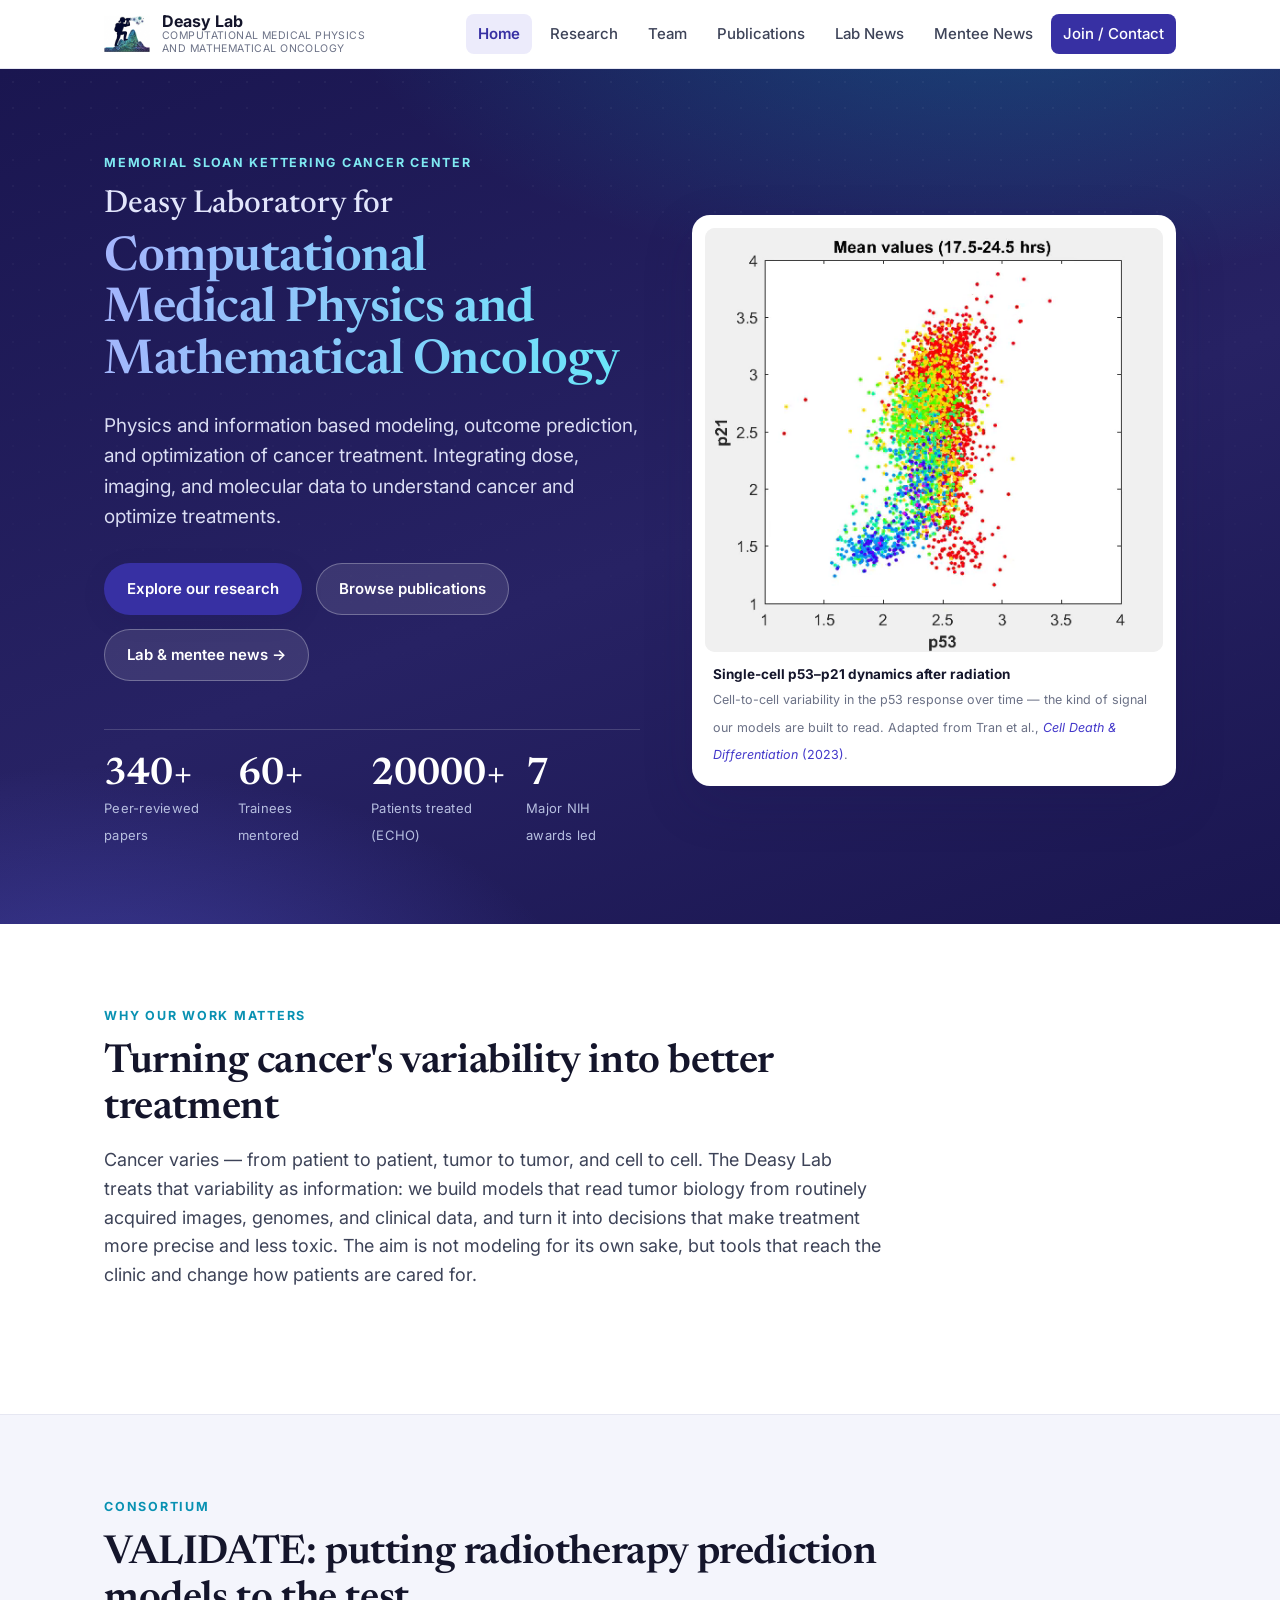
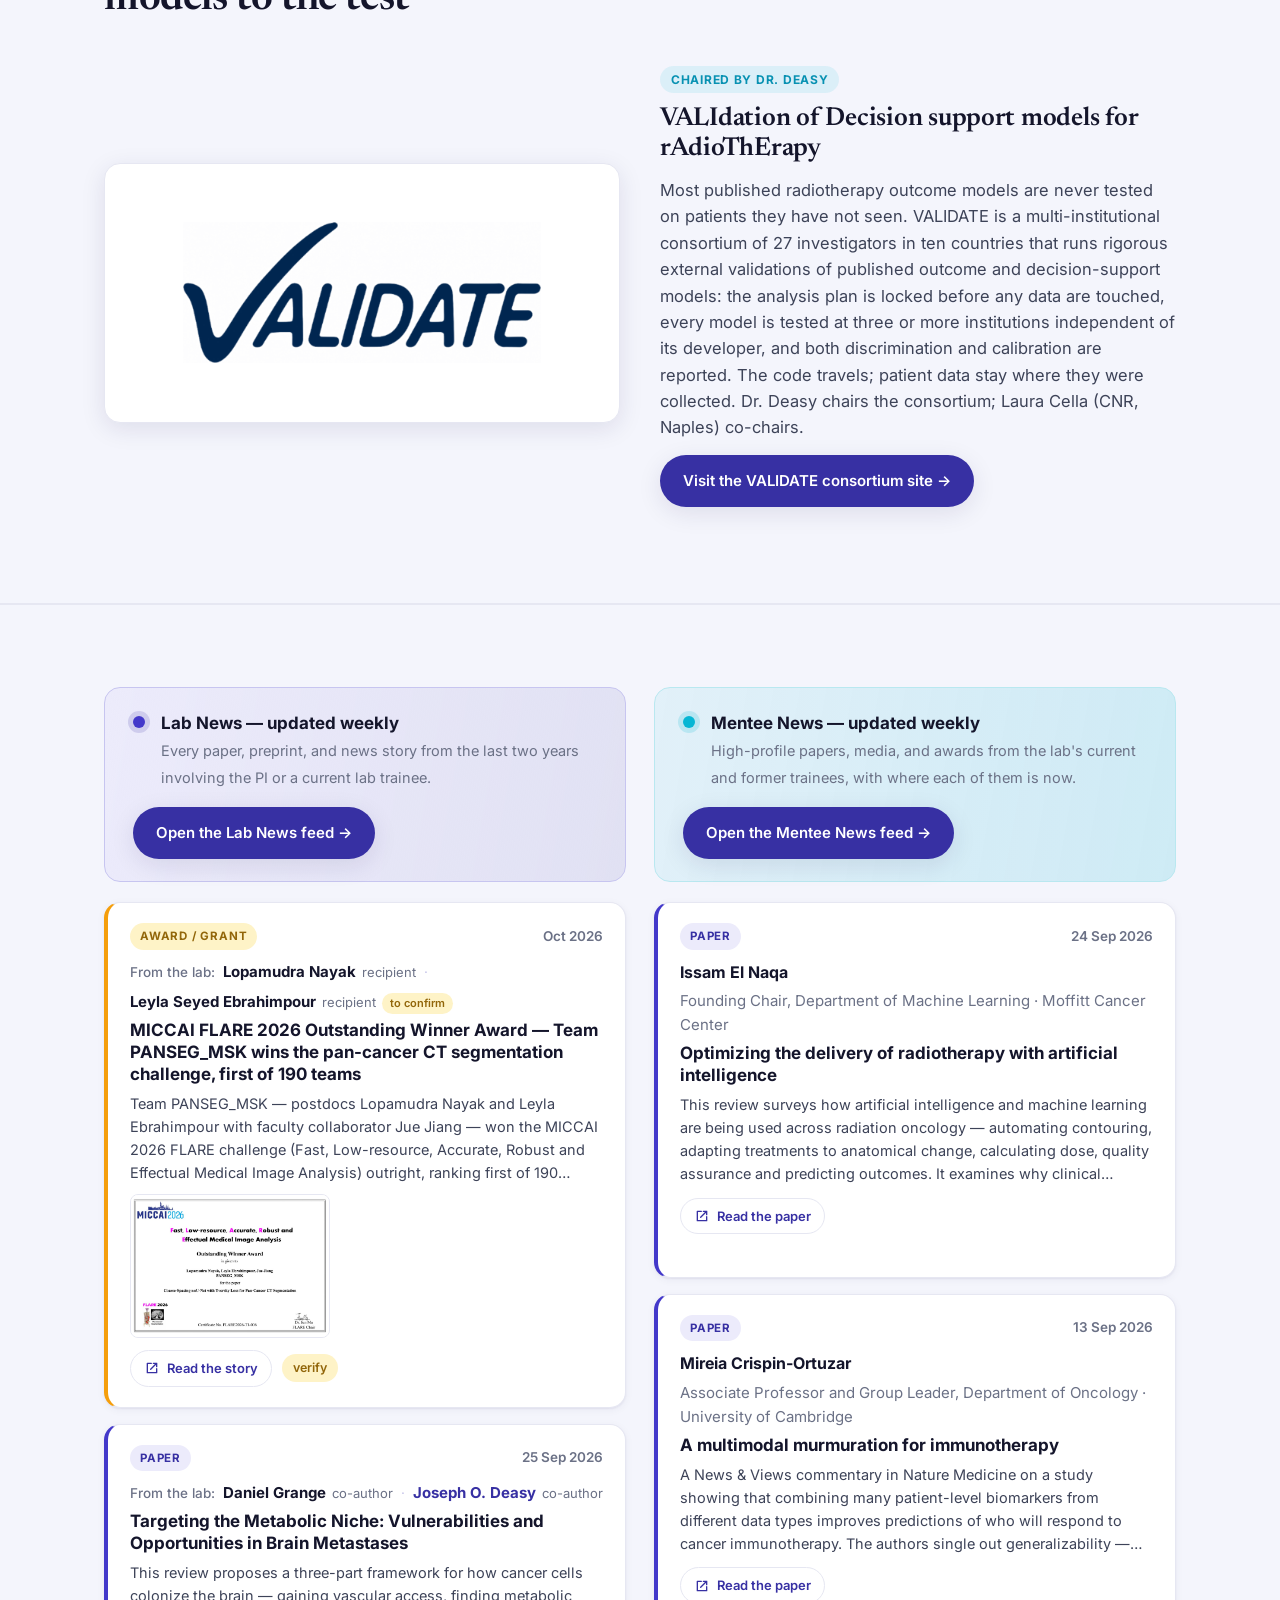
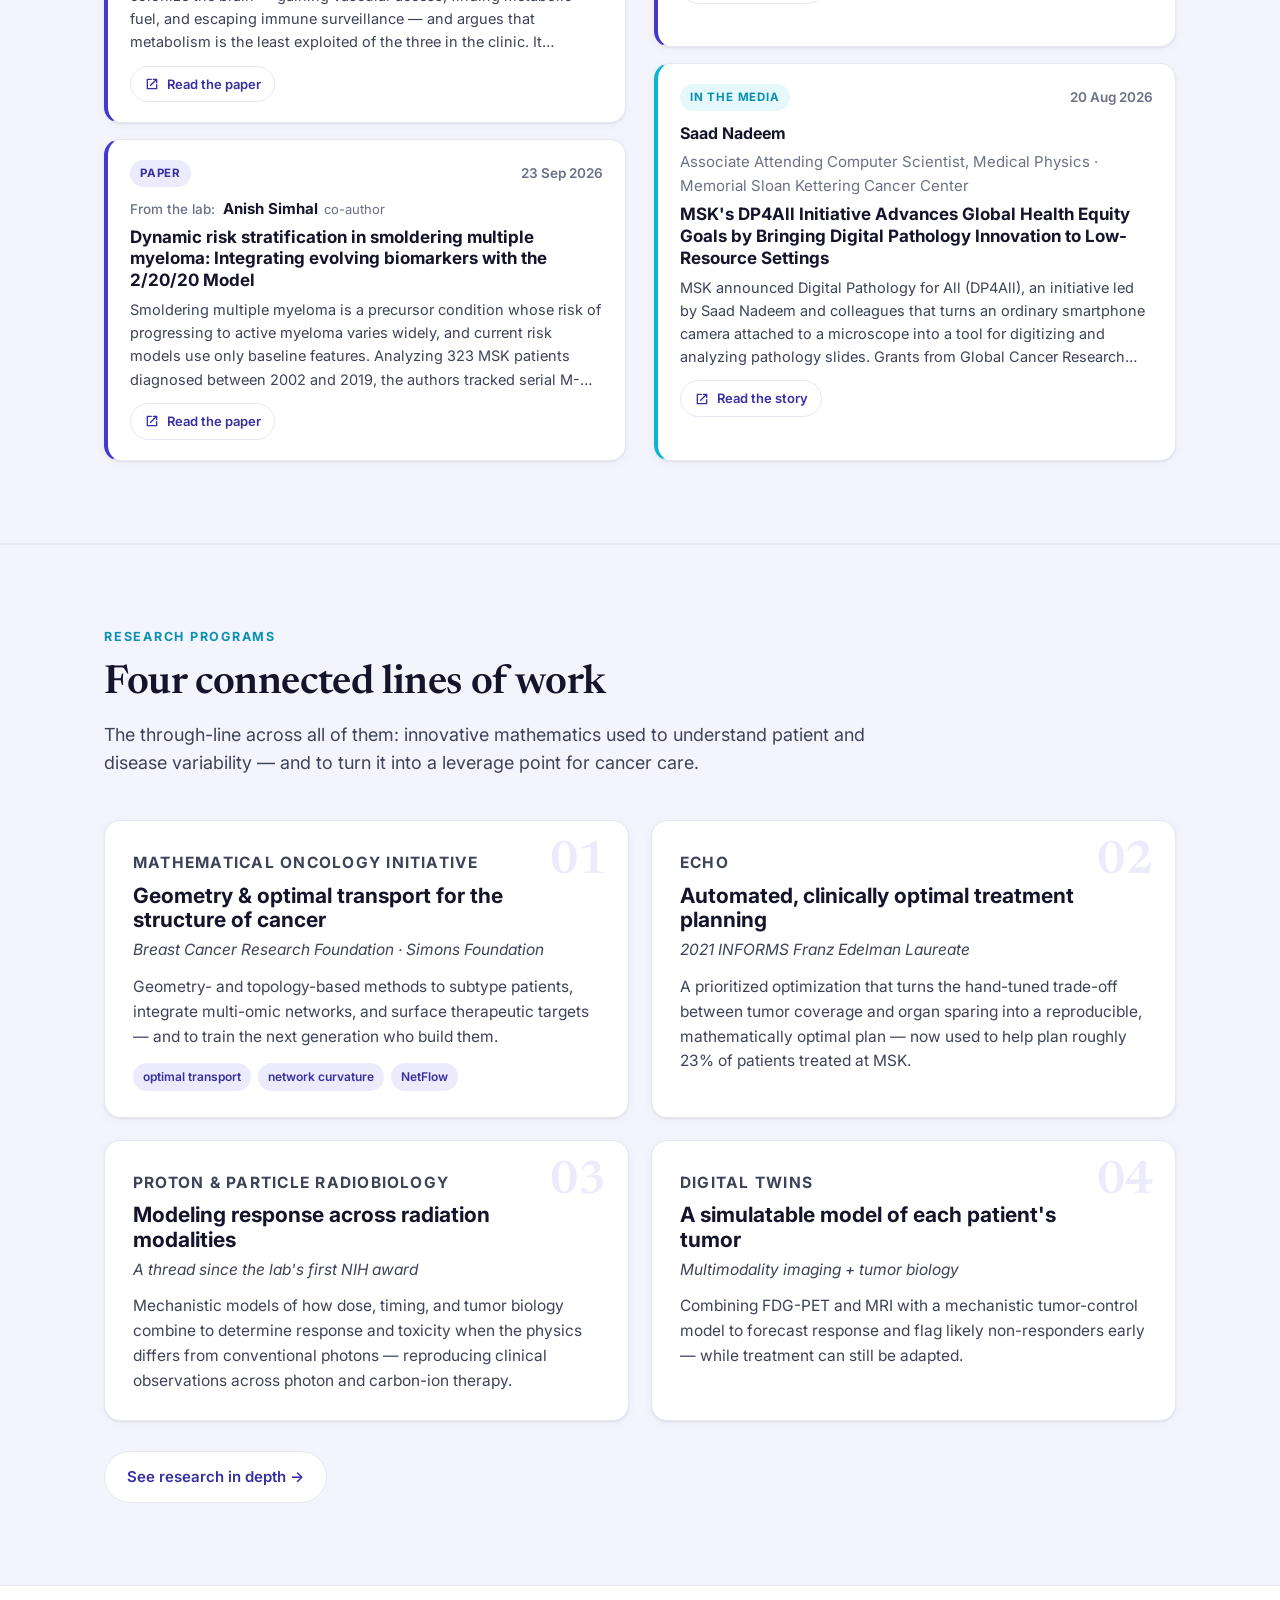
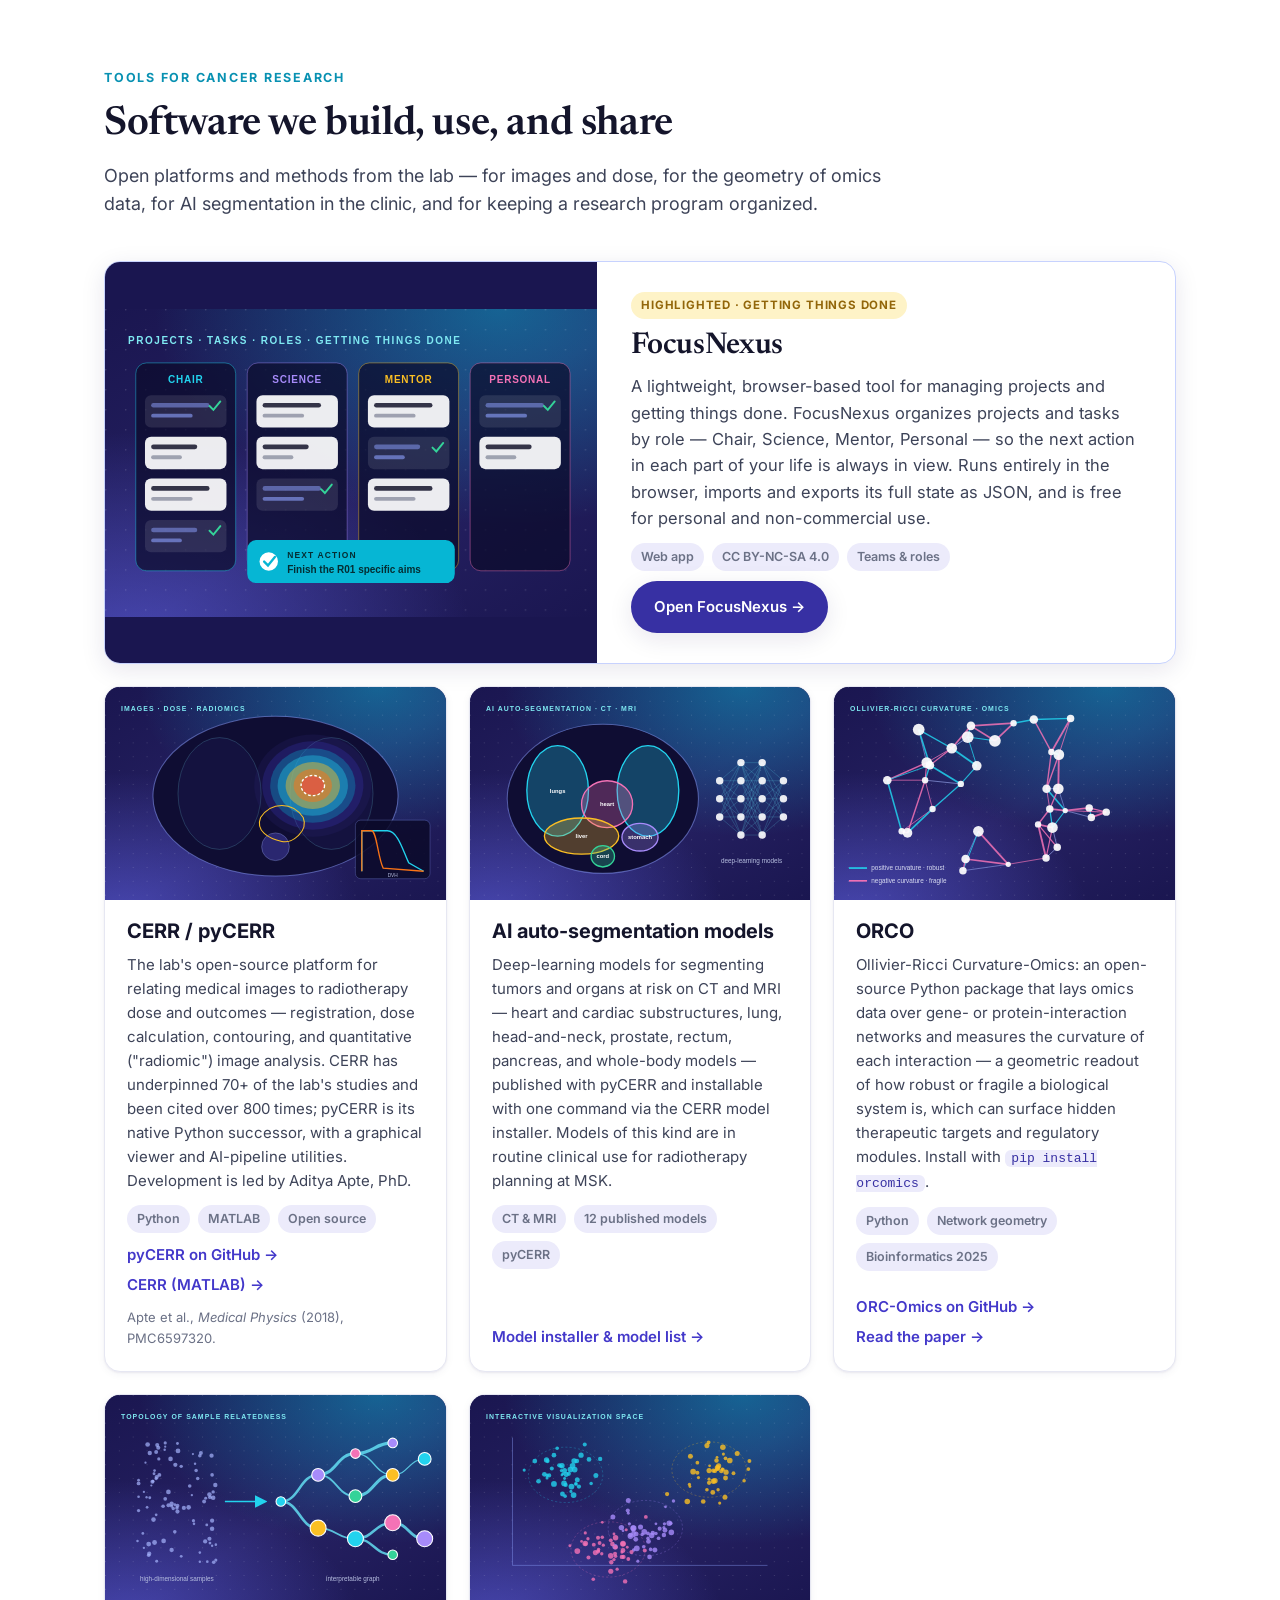
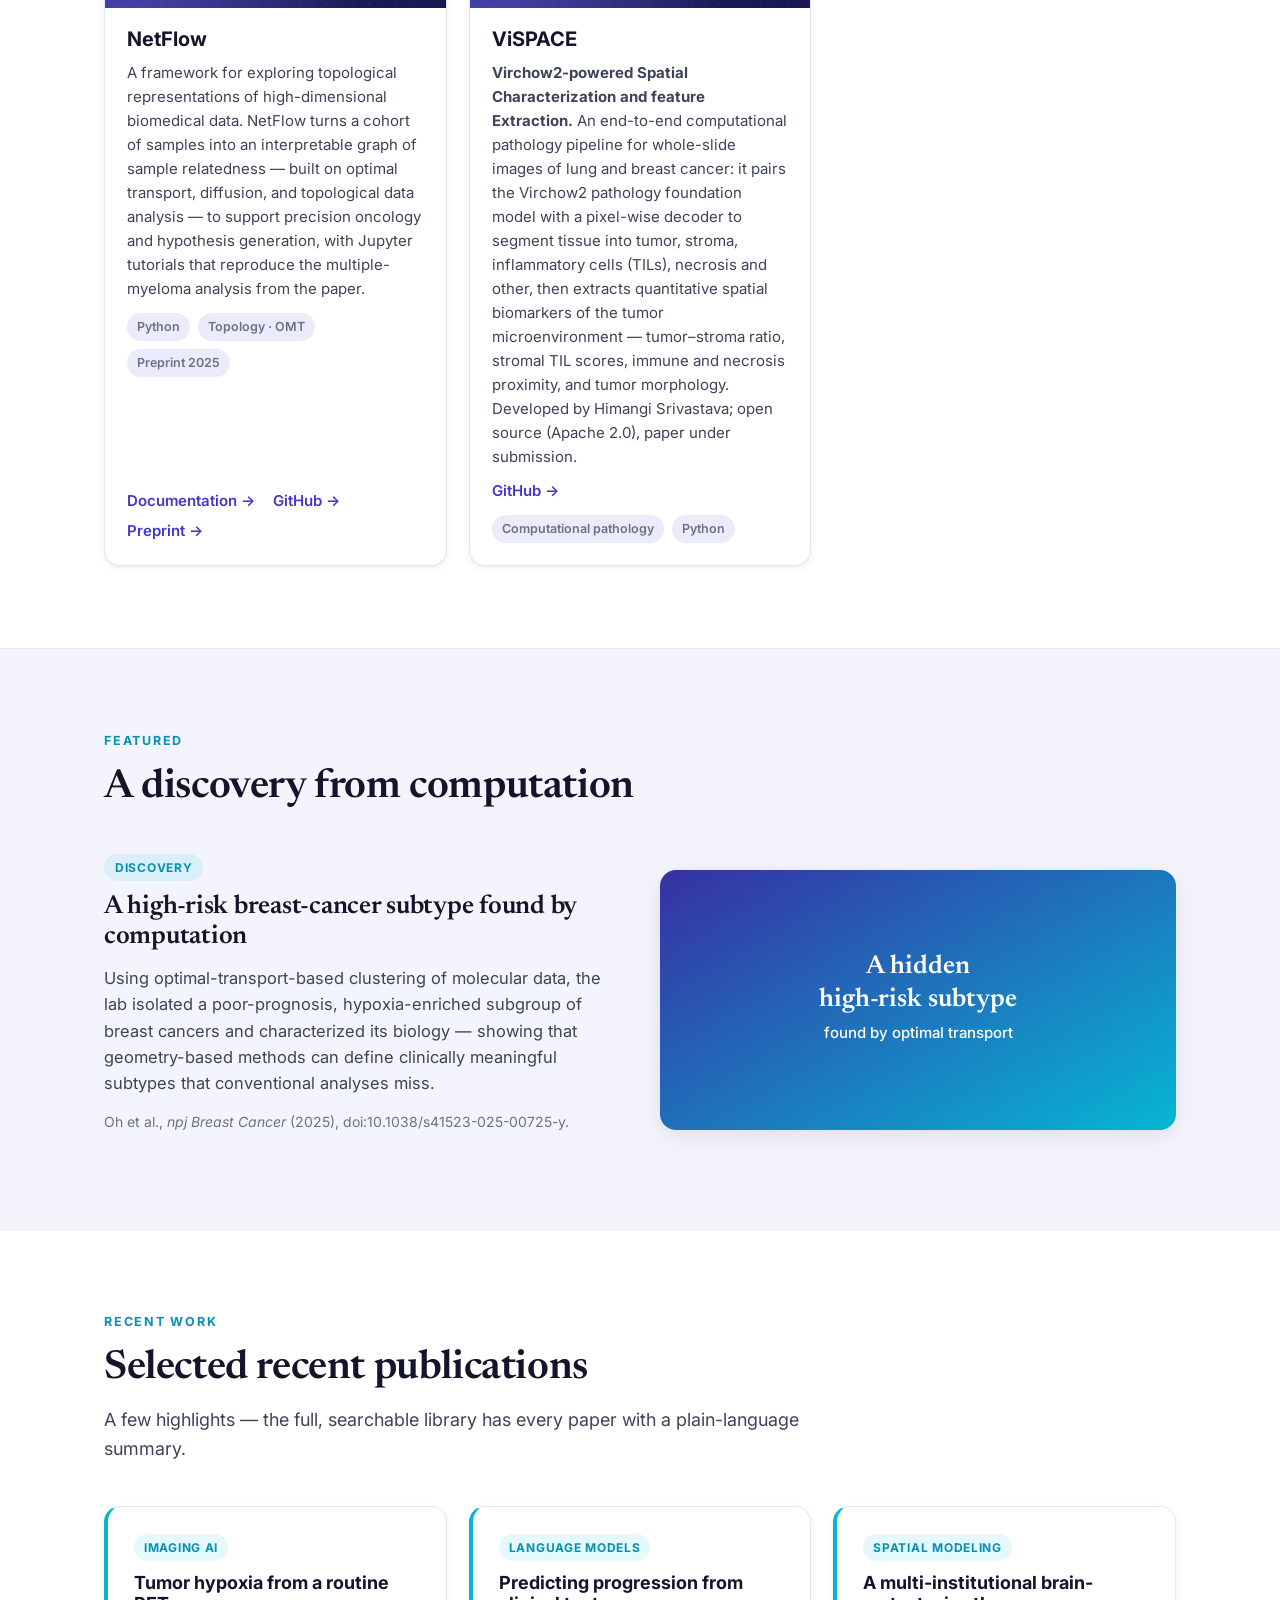
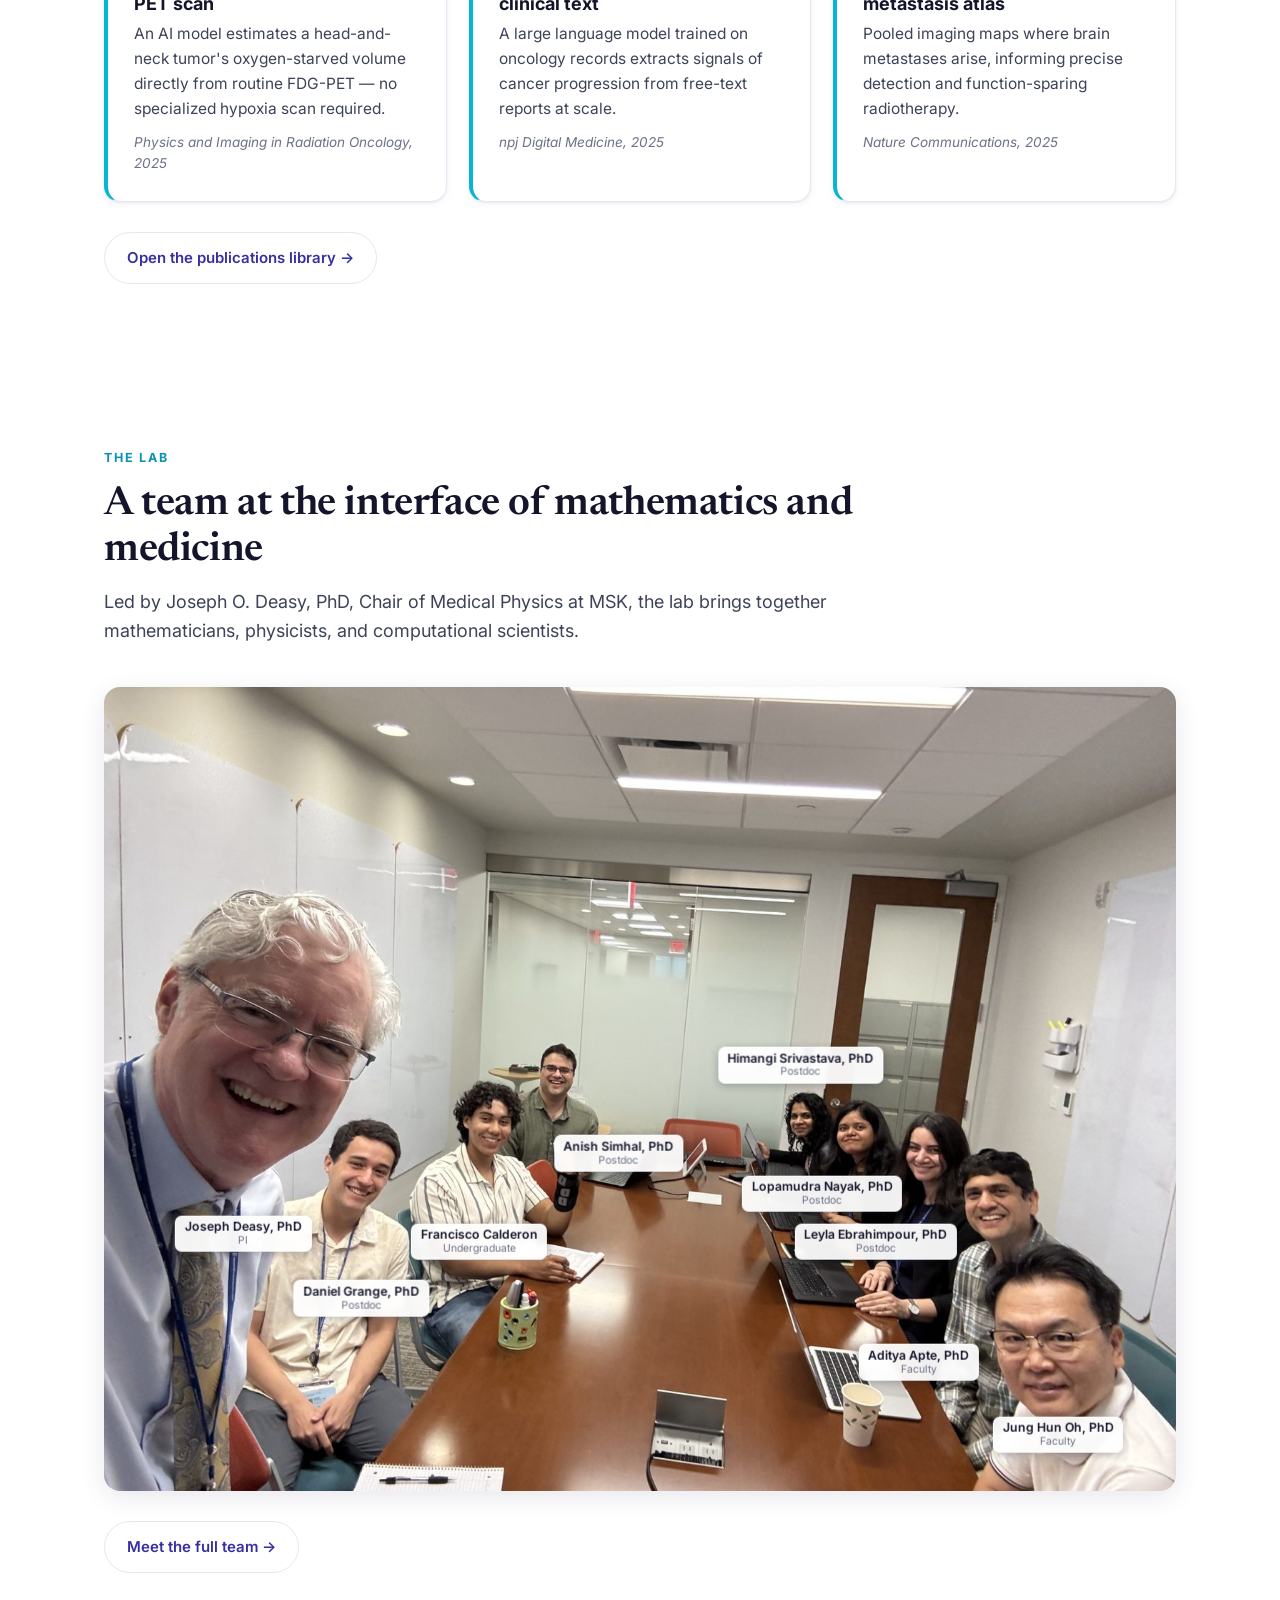
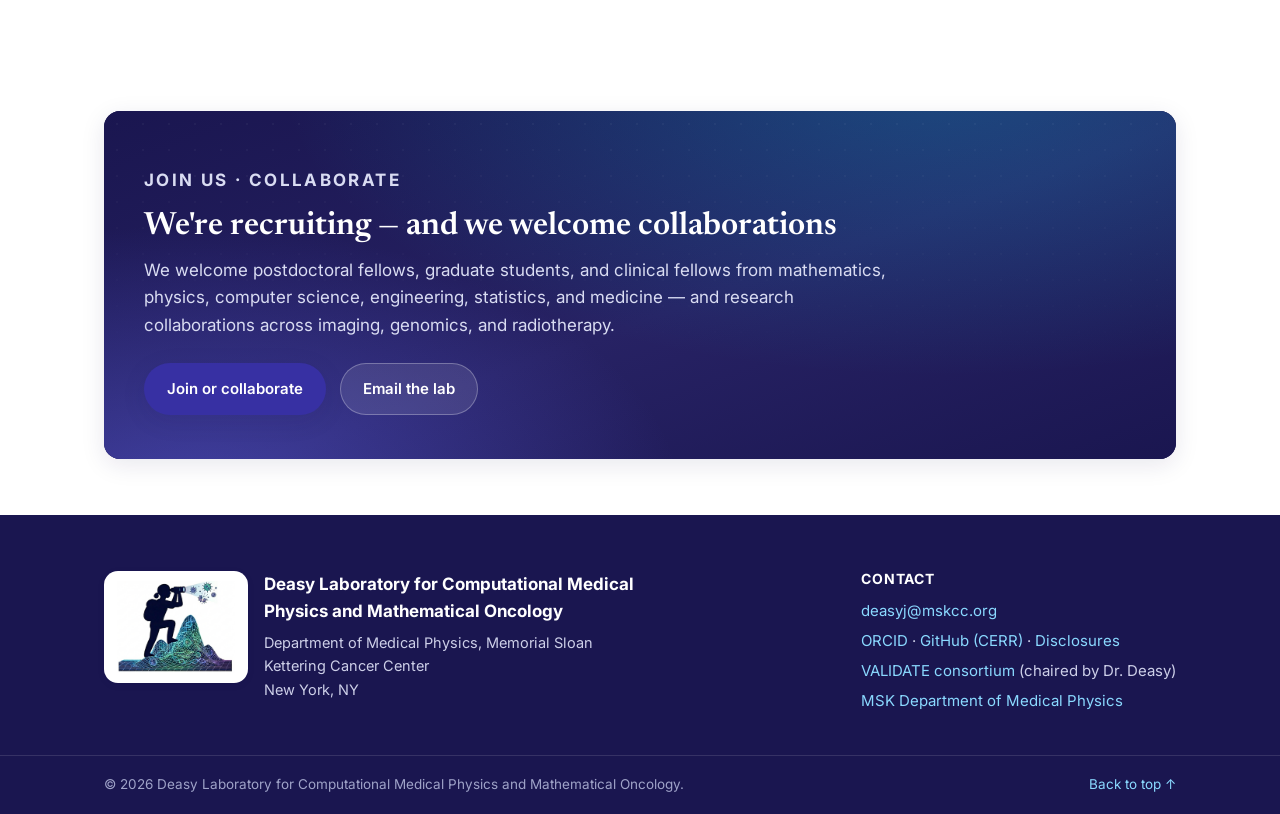
==== index.html @ 3c980897 "Add VALIDATE consortium: home band, research section, footer link" ====
<!DOCTYPE html>
<html lang="en">
<head>
  <meta charset="UTF-8" />
  <meta name="viewport" content="width=device-width, initial-scale=1.0" />
  <title>Deasy Laboratory for Computational Medical Physics and Mathematical Oncology</title>
  <meta name="description" content="Physics and information based modeling, outcome prediction, and optimization of cancer treatment. Integrating dose, imaging, and molecular data to understand cancer and optimize treatments." />

  <meta property="og:title" content="Deasy Laboratory for Computational Medical Physics and Mathematical Oncology" />
  <meta property="og:description" content="Physics and information based modeling, outcome prediction, and optimization of cancer treatment. Integrating dose, imaging, and molecular data to understand cancer and optimize treatments." />
  <meta property="og:type" content="website" />

  <link rel="icon" type="image/png" href="assets/img/favicon.png" />

  <link rel="preconnect" href="https://fonts.googleapis.com" />
  <link rel="preconnect" href="https://fonts.gstatic.com" crossorigin />
  <link href="https://fonts.googleapis.com/css2?family=Inter:wght@400;500;600;700;800&family=Newsreader:ital,opsz@0,6..72;1,6..72&display=swap" rel="stylesheet" />

  <link rel="stylesheet" href="assets/css/styles.css" />
</head>
<body>

  <!-- ============ NAV ============ -->
  <header class="nav" id="top">
    <div class="container nav__inner">
      <a class="brand" href="index.html" aria-label="Deasy Laboratory for Computational Medical Physics and Mathematical Oncology — home">
        <img class="brand__logo" src="assets/img/logo-mark.png" alt="" aria-hidden="true" />
        <span class="brand__text">
          <strong>Deasy Lab</strong>
          <small>Computational Medical Physics<br />and Mathematical Oncology</small>
        </span>
      </a>

      <nav class="nav__links" aria-label="Primary">
        <a href="index.html">Home</a>
        <a href="research.html">Research</a>
        <a href="team.html">Team</a>
        <a href="publications.html">Publications</a>
        <a href="lab-news.html">Lab News</a>
      <a href="mentee-news.html">Mentee News</a>
        <a href="join.html" class="nav__cta">Join / Contact</a>
      </nav>

      <button class="nav__toggle" aria-label="Open menu" aria-expanded="false" aria-controls="mobileMenu">
        <span></span><span></span><span></span>
      </button>
    </div>
    <div class="nav__mobile" id="mobileMenu" hidden>
      <a href="index.html">Home</a>
      <a href="research.html">Research</a>
      <a href="team.html">Team</a>
      <a href="publications.html">Publications</a>
      <a href="lab-news.html">Lab News</a>
      <a href="mentee-news.html">Mentee News</a>
      <a href="join.html">Join / Contact</a>
    </div>
  </header>

  <main>

    <!-- ============ HERO ============ -->
    <section class="hero hero--split" id="home">
      <div class="hero__bg" aria-hidden="true"></div>
      <div class="container hero__inner">
        <div class="hero__text">
          <p class="eyebrow">Memorial Sloan Kettering Cancer Center</p>
          <h1 class="hero__title hero__title--long"><span class="hero__title-pre">Deasy Laboratory for</span> <span class="grad">Computational <br />Medical Physics and <br />Mathematical Oncology</span></h1>
          <p class="hero__lead">
            Physics and information based modeling, outcome prediction, and optimization of
            cancer treatment. Integrating dose, imaging, and molecular data to understand
            cancer and optimize treatments.
          </p>
          <div class="hero__actions">
            <a class="btn btn--primary" href="research.html">Explore our research</a>
            <a class="btn btn--ondark" href="publications.html">Browse publications</a>
            <a class="btn btn--ondark" href="#news">Lab &amp; mentee news →</a>
          </div>
          <div class="hero__stats">
            <div class="stat"><span class="stat__num" data-count="340" data-suffix="+">0</span><span class="stat__label">Peer-reviewed papers</span></div>
            <div class="stat"><span class="stat__num" data-count="60" data-suffix="+">0</span><span class="stat__label">Trainees mentored</span></div>
            <div class="stat"><span class="stat__num" data-count="20000" data-suffix="+">0</span><span class="stat__label">Patients treated (ECHO)</span></div>
            <div class="stat"><span class="stat__num" data-count="7">0</span><span class="stat__label">Major NIH awards led</span></div>
          </div>
        </div>

        <div class="hero__media">
          <figure class="videocard">
            <video data-hero autoplay muted loop playsinline poster="assets/video/p53-poster.png">
              <source src="assets/video/p53-loop.webm" type="video/webm" />
              <source src="assets/video/p53-loop.mp4" type="video/mp4" />
            </video>
            <figcaption class="videocard__cap">
              <strong>Single-cell p53–p21 dynamics after radiation</strong>
              <span>Cell-to-cell variability in the p53 response over time — the kind of signal our models are built to read.
              Adapted from Tran et&nbsp;al., <a href="https://doi.org/10.1038/s41418-022-01069-x" target="_blank" rel="noopener"><em>Cell Death &amp; Differentiation</em> (2023)</a>.</span>
            </figcaption>
          </figure>
        </div>
      </div>
    </section>

    <!-- ============ MISSION / WHY IT MATTERS ============ -->
    <section class="section" id="mission">
      <div class="container">
        <div class="section__head">
          <p class="eyebrow">Why our work matters</p>
          <h2>Turning cancer's variability into better treatment</h2>
          <p class="section__lead">
            Cancer varies — from patient to patient, tumor to tumor, and cell to cell. The
            Deasy Lab treats that variability as information: we build models that read tumor
            biology from routinely acquired images, genomes, and clinical data, and turn it
            into decisions that make treatment more precise and less toxic. The aim is not
            modeling for its own sake, but tools that reach the clinic and change how patients
            are cared for.
          </p>
        </div>

      </div>
    </section>

    <!-- ============ VALIDATE CONSORTIUM (chaired by the PI; consortium site in the validate4rt repo) ============ -->
    <section class="section section--tint" id="validate">
      <div class="container">
        <div class="section__head">
          <p class="eyebrow">Consortium</p>
          <h2>VALIDATE: putting radiotherapy prediction models to the test</h2>
        </div>
        <article class="feature">
          <div class="feature__media feature__media--validate">
            <img src="assets/img/validate-logo.png" alt="VALIDATE — VALIdation of Decision support models for rAdioThErapy" width="942" height="372" />
          </div>
          <div class="feature__body">
            <span class="feature__badge">Chaired by Dr. Deasy</span>
            <h3>VALIdation of Decision support models for rAdioThErapy</h3>
            <p>
              Most published radiotherapy outcome models are never tested on patients they have not seen.
              VALIDATE is a multi-institutional consortium of 27 investigators in ten countries that runs
              rigorous external validations of published outcome and decision-support models: the analysis
              plan is locked before any data are touched, every model is tested at three or more institutions
              independent of its developer, and both discrimination and calibration are reported. The code
              travels; patient data stay where they were collected. Dr. Deasy chairs the consortium; Laura
              Cella (CNR, Naples) co-chairs.
            </p>
            <p>
              <a class="btn btn--primary" href="https://cerrver.github.io/validate4rt/" target="_blank" rel="noopener">Visit the VALIDATE consortium site →</a>
            </p>
          </div>
        </article>
      </div>
    </section>

    <!-- ============ NEWS HUB: Lab News + Mentee News (auto-fed from data/lab-news.json and data/mentee-news.json) ============ -->
    <section class="section section--tint" id="news">
      <div class="container">
        <div class="newshub">
          <div class="newscol newscol--lab" id="lab-news">
            <div class="newsbanner newsbanner--col">
              <div class="newsbanner__text">
                <span class="newsbanner__dot" aria-hidden="true"></span>
                <div>
                  <strong>Lab News — updated weekly</strong>
                  <span class="sub">Every paper, preprint, and news story from the last two years involving the PI or a current lab trainee.</span>
                </div>
              </div>
              <a class="btn btn--primary" href="lab-news.html">Open the Lab News feed →</a>
            </div>
            <div id="labNewsLatest" class="cards cards--stack" data-count="3" aria-live="polite"></div>
          </div>
          <div class="newscol newscol--mentee" id="mentee-news">
            <div class="newsbanner newsbanner--col">
              <div class="newsbanner__text">
                <span class="newsbanner__dot" aria-hidden="true"></span>
                <div>
                  <strong>Mentee News — updated weekly</strong>
                  <span class="sub">High-profile papers, media, and awards from the lab's current and former trainees, with where each of them is now.</span>
                </div>
              </div>
              <a class="btn btn--primary" href="mentee-news.html">Open the Mentee News feed →</a>
            </div>
            <div id="menteeNewsLatest" class="cards cards--stack" data-count="3" aria-live="polite"></div>
          </div>
        </div>
      </div>
    </section>

    <!-- ============ RESEARCH PROGRAMS ============ -->
    <section class="section section--tint" id="research">
      <div class="container">
        <div class="section__head">
          <p class="eyebrow">Research programs</p>
          <h2>Four connected lines of work</h2>
          <p class="section__lead">
            The through-line across all of them: innovative mathematics used to understand
            patient and disease variability — and to turn it into a leverage point for cancer care.
          </p>
        </div>

        <div class="programs">
          <article class="program">
            <span class="program__num" aria-hidden="true">01</span>
            <p class="program__kicker">Mathematical Oncology Initiative</p>
            <h3>Geometry &amp; optimal transport for the structure of cancer</h3>
            <p class="program__tag">Breast Cancer Research Foundation · Simons Foundation</p>
            <p>Geometry- and topology-based methods to subtype patients, integrate multi-omic networks, and surface therapeutic targets — and to train the next generation who build them.</p>
            <div class="program__tools">
              <span class="tooltag">optimal transport</span><span class="tooltag">network curvature</span><span class="tooltag">NetFlow</span>
            </div>
          </article>

          <article class="program">
            <span class="program__num" aria-hidden="true">02</span>
            <p class="program__kicker">ECHO</p>
            <h3>Automated, clinically optimal treatment planning</h3>
            <p class="program__tag">2021 INFORMS Franz Edelman Laureate</p>
            <p>A prioritized optimization that turns the hand-tuned trade-off between tumor coverage and organ sparing into a reproducible, mathematically optimal plan — now used to help plan roughly 23% of patients treated at MSK.</p>
          </article>

          <article class="program">
            <span class="program__num" aria-hidden="true">03</span>
            <p class="program__kicker">Proton &amp; particle radiobiology</p>
            <h3>Modeling response across radiation modalities</h3>
            <p class="program__tag">A thread since the lab's first NIH award</p>
            <p>Mechanistic models of how dose, timing, and tumor biology combine to determine response and toxicity when the physics differs from conventional photons — reproducing clinical observations across photon and carbon-ion therapy.</p>
          </article>

          <article class="program">
            <span class="program__num" aria-hidden="true">04</span>
            <p class="program__kicker">Digital twins</p>
            <h3>A simulatable model of each patient's tumor</h3>
            <p class="program__tag">Multimodality imaging + tumor biology</p>
            <p>Combining FDG-PET and MRI with a mechanistic tumor-control model to forecast response and flag likely non-responders early — while treatment can still be adapted.</p>
          </article>
        </div>
        <div class="section__more">
          <a class="btn btn--ghost" href="research.html">See research in depth →</a>
        </div>
      </div>
    </section>

    <!-- ============ TOOLS FOR CANCER RESEARCH ============ -->
    <section class="section" id="tools">
      <div class="container">
        <div class="section__head">
          <p class="eyebrow">Tools for cancer research</p>
          <h2>Software we build, use, and share</h2>
          <p class="section__lead">
            Open platforms and methods from the lab — for images and dose, for the geometry of
            omics data, for AI segmentation in the clinic, and for keeping a research program organized.
          </p>
        </div>

        <div class="tools">
          <article class="toolcard toolcard--featured">
            <a class="toolcard__media" href="https://cerrver.github.io/focusnexus/" target="_blank" rel="noopener"><img src="assets/img/tools/focusnexus.svg" alt="FocusNexus: task cards organized by role with a highlighted next action" loading="lazy" /></a>
            <div class="toolcard__body">
              <span class="toolcard__badge">Highlighted · Getting things done</span>
              <h3>FocusNexus</h3>
              <p>
                A lightweight, browser-based tool for managing projects and getting things done. FocusNexus
                organizes projects and tasks by role — Chair, Science, Mentor, Personal — so the next action
                in each part of your life is always in view. Runs entirely in the browser, imports and exports
                its full state as JSON, and is free for personal and non-commercial use.
              </p>
              <div class="tool__meta"><span>Web app</span><span>CC BY-NC-SA 4.0</span><span>Teams &amp; roles</span></div>
              <div class="toolcard__links">
                <a class="btn btn--primary" href="https://cerrver.github.io/focusnexus/" target="_blank" rel="noopener">Open FocusNexus →</a>
              </div>
            </div>
          </article>

          <article class="toolcard">
            <a class="toolcard__media" href="https://github.com/cerr/pyCERR" target="_blank" rel="noopener"><img src="assets/img/tools/cerr.svg" alt="CERR / pyCERR: a CT slice with dose colorwash, contours and a dose-volume histogram" loading="lazy" /></a>
            <div class="toolcard__body">
              <h3>CERR / pyCERR</h3>
              <p>
                The lab's open-source platform for relating medical images to radiotherapy dose and outcomes —
                registration, dose calculation, contouring, and quantitative ("radiomic") image analysis. CERR
                has underpinned 70+ of the lab's studies and been cited over 800 times; pyCERR is its native
                Python successor, with a graphical viewer and AI-pipeline utilities. Development is led by Aditya Apte, PhD.
              </p>
              <div class="tool__meta"><span>Python</span><span>MATLAB</span><span>Open source</span></div>
              <div class="toolcard__links">
                <a class="linkout" href="https://github.com/cerr/pyCERR" target="_blank" rel="noopener">pyCERR on GitHub →</a>
                <a class="linkout" href="https://github.com/cerr/CERR" target="_blank" rel="noopener">CERR (MATLAB) →</a>
              </div>
              <p class="ref">Apte et al., <em>Medical Physics</em> (2018), PMC6597320.</p>
            </div>
          </article>

          <article class="toolcard">
            <a class="toolcard__media" href="https://github.com/cerr/model_installer" target="_blank" rel="noopener"><img src="assets/img/tools/autoseg.svg" alt="AI auto-segmentation: organs outlined in color on a torso cross-section beside a neural-network motif" loading="lazy" /></a>
            <div class="toolcard__body">
              <h3>AI auto-segmentation models</h3>
              <p>
                Deep-learning models for segmenting tumors and organs at risk on CT and MRI — heart and cardiac
                substructures, lung, head-and-neck, prostate, rectum, pancreas, and whole-body models — published
                with pyCERR and installable with one command via the CERR model installer. Models of this kind are
                in routine clinical use for radiotherapy planning at MSK.
              </p>
              <div class="tool__meta"><span>CT &amp; MRI</span><span>12 published models</span><span>pyCERR</span></div>
              <div class="toolcard__links">
                <a class="linkout" href="https://github.com/cerr/model_installer" target="_blank" rel="noopener">Model installer &amp; model list →</a>
              </div>
            </div>
          </article>

          <article class="toolcard">
            <a class="toolcard__media" href="https://github.com/aksimhal/ORC-Omics" target="_blank" rel="noopener"><img src="assets/img/tools/orco.svg" alt="ORCO: a gene network whose edges are colored by Ollivier-Ricci curvature" loading="lazy" /></a>
            <div class="toolcard__body">
              <h3>ORCO</h3>
              <p>
                Ollivier-Ricci Curvature-Omics: an open-source Python package that lays omics data over gene- or
                protein-interaction networks and measures the curvature of each interaction — a geometric readout of
                how robust or fragile a biological system is, which can surface hidden therapeutic targets and
                regulatory modules. Install with <code>pip install orcomics</code>.
              </p>
              <div class="tool__meta"><span>Python</span><span>Network geometry</span><span>Bioinformatics 2025</span></div>
              <div class="toolcard__links">
                <a class="linkout" href="https://github.com/aksimhal/ORC-Omics" target="_blank" rel="noopener">ORC-Omics on GitHub →</a>
                <a class="linkout" href="https://doi.org/10.1093/bioinformatics/btaf093" target="_blank" rel="noopener">Read the paper →</a>
              </div>
            </div>
          </article>

          <article class="toolcard">
            <a class="toolcard__media" href="https://areelkin.github.io/netflow" target="_blank" rel="noopener"><img src="assets/img/tools/netflow.svg" alt="NetFlow: high-dimensional samples flowing into an interpretable branching graph" loading="lazy" /></a>
            <div class="toolcard__body">
              <h3>NetFlow</h3>
              <p>
                A framework for exploring topological representations of high-dimensional biomedical data.
                NetFlow turns a cohort of samples into an interpretable graph of sample relatedness — built on
                optimal transport, diffusion, and topological data analysis — to support precision oncology and
                hypothesis generation, with Jupyter tutorials that reproduce the multiple-myeloma analysis from the paper.
              </p>
              <div class="tool__meta"><span>Python</span><span>Topology · OMT</span><span>Preprint 2025</span></div>
              <div class="toolcard__links">
                <a class="linkout" href="https://areelkin.github.io/netflow" target="_blank" rel="noopener">Documentation →</a>
                <a class="linkout" href="https://github.com/areElkin/netflow" target="_blank" rel="noopener">GitHub →</a>
                <a class="linkout" href="https://doi.org/10.1101/2025.10.24.683878" target="_blank" rel="noopener">Preprint →</a>
              </div>
            </div>
          </article>

          <article class="toolcard">
            <a class="toolcard__media" href="https://github.com/himangi2003/ViSPACE" target="_blank" rel="noopener"><img src="assets/img/tools/vispace.svg" alt="ViSPACE: clusters of tissue regions mapped across a whole-slide image" loading="lazy" /></a>
            <div class="toolcard__body">
              <h3>ViSPACE</h3>
              <p>
                <strong>Virchow2-powered Spatial Characterization and feature Extraction.</strong> An end-to-end computational pathology
                pipeline for whole-slide images of lung and breast cancer: it pairs the Virchow2 pathology foundation model with a
                pixel-wise decoder to segment tissue into tumor, stroma, inflammatory cells (TILs), necrosis and other, then extracts
                quantitative spatial biomarkers of the tumor microenvironment — tumor–stroma ratio, stromal TIL scores, immune and
                necrosis proximity, and tumor morphology. Developed by Himangi Srivastava; open source (Apache 2.0), paper under submission.
              </p>
              <div class="toolcard__links">
                <a class="linkout" href="https://github.com/himangi2003/ViSPACE" target="_blank" rel="noopener">GitHub →</a>
              </div>
              <div class="tool__meta"><span>Computational pathology</span><span>Python</span></div>
            </div>
          </article>
        </div>
      </div>
    </section>

    <!-- ============ FEATURED DISCOVERY ============ -->
    <section class="section section--tint" id="featured">
      <div class="container">
        <div class="section__head">
          <p class="eyebrow">Featured</p>
          <h2>A discovery from computation</h2>
        </div>
        <article class="feature feature--flip">
          <div class="feature__media" role="img" aria-label="Computationally identified breast cancer subtype">
            <div class="feature__glyph">A hidden<br />high-risk subtype<br /><span style="font-size:15px;font-family:var(--font-sans);font-weight:500;">found by optimal transport</span></div>
          </div>
          <div class="feature__body">
            <span class="feature__badge">Discovery</span>
            <h3>A high-risk breast-cancer subtype found by computation</h3>
            <p>
              Using optimal-transport-based clustering of molecular data, the lab isolated a
              poor-prognosis, hypoxia-enriched subgroup of breast cancers and characterized its
              biology — showing that geometry-based methods can define clinically meaningful
              subtypes that conventional analyses miss.
            </p>
            <p class="ref">Oh et al., <em>npj Breast Cancer</em> (2025), doi:10.1038/s41523-025-00725-y.</p>
          </div>
        </article>
      </div>
    </section>

    <!-- ============ RECENT HIGHLIGHTS ============ -->
    <section class="section" id="recent">
      <div class="container">
        <div class="section__head">
          <p class="eyebrow">Recent work</p>
          <h2>Selected recent publications</h2>
          <p class="section__lead">A few highlights — the full, searchable library has every paper with a plain-language summary.</p>
        </div>
        <div class="cards cards--3">
          <article class="highlight">
            <span class="highlight__tag">Imaging AI</span>
            <h3>Tumor hypoxia from a routine PET scan</h3>
            <p>An AI model estimates a head-and-neck tumor's oxygen-starved volume directly from routine FDG-PET — no specialized hypoxia scan required.</p>
            <span class="highlight__venue">Physics and Imaging in Radiation Oncology, 2025</span>
          </article>
          <article class="highlight">
            <span class="highlight__tag">Language models</span>
            <h3>Predicting progression from clinical text</h3>
            <p>A large language model trained on oncology records extracts signals of cancer progression from free-text reports at scale.</p>
            <span class="highlight__venue">npj Digital Medicine, 2025</span>
          </article>
          <article class="highlight">
            <span class="highlight__tag">Spatial modeling</span>
            <h3>A multi-institutional brain-metastasis atlas</h3>
            <p>Pooled imaging maps where brain metastases arise, informing precise detection and function-sparing radiotherapy.</p>
            <span class="highlight__venue">Nature Communications, 2025</span>
          </article>
        </div>
        <div class="section__more">
          <a class="btn btn--ghost" href="publications.html">Open the publications library →</a>
        </div>
      </div>
    </section>

    <!-- ============ TEAM TEASER ============ -->
    <section class="section" id="team">
      <div class="container">
        <div class="section__head">
          <p class="eyebrow">The lab</p>
          <h2>A team at the interface of mathematics and medicine</h2>
          <p class="section__lead">Led by Joseph O. Deasy, PhD, Chair of Medical Physics at MSK, the lab brings together mathematicians, physicists, and computational scientists.</p>
        </div>
        <figure class="teamphoto">
          <div class="teamphoto__frame">
            <img src="assets/img/lab-team.jpg" alt="The Deasy Laboratory for Computational Medical Physics and Mathematical Oncology meeting around a conference table. Left to right: Joseph Deasy, PhD (PI); Daniel Grange, PhD (postdoc); Francisco Calderon (undergraduate); Anish Simhal, PhD (postdoc); Himangi Srivastava, PhD (postdoc); Lopamudra Nayak, PhD (postdoc); Leyla Ebrahimpour, PhD (postdoc); Aditya Apte, PhD (faculty); Jung Hun Oh, PhD (faculty)." />
            <ul class="teamphoto__labels" aria-hidden="true">
            <li class="teamphoto__label" style="--x:13;--y:68"><strong>Joseph Deasy, PhD</strong><span>PI</span></li>
            <li class="teamphoto__label" style="--x:24;--y:76"><strong>Daniel Grange, PhD</strong><span>Postdoc</span></li>
            <li class="teamphoto__label" style="--x:35;--y:69"><strong>Francisco Calderon</strong><span>Undergraduate</span></li>
            <li class="teamphoto__label" style="--x:48;--y:58"><strong>Anish Simhal, PhD</strong><span>Postdoc</span></li>
            <li class="teamphoto__label" style="--x:65;--y:47"><strong>Himangi Srivastava, PhD</strong><span>Postdoc</span></li>
            <li class="teamphoto__label" style="--x:67;--y:63"><strong>Lopamudra Nayak, PhD</strong><span>Postdoc</span></li>
            <li class="teamphoto__label" style="--x:72;--y:69"><strong>Leyla Ebrahimpour, PhD</strong><span>Postdoc</span></li>
            <li class="teamphoto__label" style="--x:76;--y:84"><strong>Aditya Apte, PhD</strong><span>Faculty</span></li>
            <li class="teamphoto__label" style="--x:89;--y:93"><strong>Jung Hun Oh, PhD</strong><span>Faculty</span></li>
            </ul>
          </div>
          <figcaption class="teamphoto__cap">Left to right: Joseph Deasy, PhD (PI); Daniel Grange, PhD (postdoc); Francisco Calderon (undergraduate); Anish Simhal, PhD (postdoc); Himangi Srivastava, PhD (postdoc); Lopamudra Nayak, PhD (postdoc); Leyla Ebrahimpour, PhD (postdoc); Aditya Apte, PhD (faculty); Jung Hun Oh, PhD (faculty).</figcaption>
        </figure>
        <div class="section__more">
          <a class="btn btn--ghost" href="team.html">Meet the full team →</a>
        </div>
      </div>
    </section>

    <!-- ============ CTA ============ -->
    <section class="section section--tight">
      <div class="container">
        <div class="cta">
          <div class="hero__bg" aria-hidden="true"></div>
          <div class="cta__inner">
            <p class="eyebrow">Join us · Collaborate</p>
            <h2>We're recruiting — and we welcome collaborations</h2>
            <p>
              We welcome postdoctoral fellows, graduate students, and clinical fellows from
              mathematics, physics, computer science, engineering, statistics, and medicine —
              and research collaborations across imaging, genomics, and radiotherapy.
            </p>
            <div class="hero__actions">
              <a class="btn btn--primary" href="join.html">Join or collaborate</a>
              <a class="btn btn--ondark" href="mailto:deasyj@mskcc.org">Email the lab</a>
            </div>
          </div>
        </div>
      </div>
    </section>

  </main>

  <!-- ============ FOOTER ============ -->
  <footer class="footer" id="contact">
    <div class="container footer__inner">
      <div class="footer__brand">
        <span class="footer__logo"><img src="assets/img/logo.png" alt="Deasy Laboratory for Computational Medical Physics and Mathematical Oncology" /></span>
        <div>
          <strong>Deasy Laboratory for Computational Medical Physics and Mathematical Oncology</strong>
          <p>Department of Medical Physics, Memorial Sloan Kettering Cancer Center<br />New York, NY</p>
        </div>
      </div>
      <div class="footer__links">
        <h4>Contact</h4>
        <!-- EDIT contact details -->
        <p><a href="mailto:deasyj@mskcc.org">deasyj@mskcc.org</a></p>
        <p><a href="https://orcid.org/0000-0002-9437-266X" target="_blank" rel="noopener">ORCID</a> · <a href="https://github.com/cerr/CERR" target="_blank" rel="noopener">GitHub (CERR)</a> · <a href="disclosures.html">Disclosures</a></p>
        <p><a href="https://cerrver.github.io/validate4rt/" target="_blank" rel="noopener">VALIDATE consortium</a> (chaired by Dr. Deasy)</p>
        <p><a href="https://www.mskcc.org/departments/medical-physics" target="_blank" rel="noopener">MSK Department of Medical Physics</a></p>
      </div>
    </div>
    <div class="footer__bar">
      <div class="container">
        <span>© <span id="year"></span> Deasy Laboratory for Computational Medical Physics and Mathematical Oncology.</span>
        <a href="#top">Back to top ↑</a>
      </div>
    </div>
  </footer>

  <!-- Mentee News teaser: the data/*.js mirrors let it render from disk; JSON is used over HTTP -->
  <script src="data/lab-members.js" defer></script>
  <script src="data/lab-news.js" defer></script>
  <script src="assets/js/lab-news.js" defer></script>
  <script src="data/mentees.js" defer></script>
  <script src="data/mentee-news.js" defer></script>
  <script src="assets/js/mentee-news.js" defer></script>
  <script src="assets/js/main.js" defer></script>
</body>
</html>
---- assets/css/styles.css ----
/* =============================================================
   Deasy Laboratory for Computational Medical Physics and Mathematical Oncology — stylesheet
   Built on the MSK Predictive Informatics component system.
   Re-brand the whole site by editing the tokens in :root.
   Identity: indigo primary + cyan accent (distinct from the
   SPI navy+teal, same family).
   ============================================================= */

:root {
  /* token NAMES kept from the SPI system so components need no edits;
     VALUES shifted to an indigo/cyan identity for the Deasy Lab. */
  --blue-900: #1a1650;   /* darkest — hero/footer base */
  --blue-800: #272264;
  --blue-700: #3730a3;   /* primary (indigo-800) */
  --blue-600: #4338ca;
  --blue-500: #6366f1;
  --accent:   #06b6d4;   /* cyan-500 */
  --accent-600: #0891b2;

  --ink:    #14152b;
  --body:   #3d4358;
  --muted:  #6b7186;
  --line:   #e6e7f2;
  --bg:     #ffffff;
  --tint:   #f4f5fc;
  --tint-2: #ecebfb;

  --radius: 16px;
  --radius-sm: 10px;
  --shadow-sm: 0 1px 2px rgba(26,22,80,.06), 0 2px 8px rgba(26,22,80,.05);
  --shadow:    0 6px 24px rgba(26,22,80,.10);
  --shadow-lg: 0 18px 50px rgba(26,22,80,.18);

  --container: 1120px;
  --font-sans: "Inter", system-ui, -apple-system, Segoe UI, Roboto, Helvetica, Arial, sans-serif;
  --font-serif: "Newsreader", Georgia, "Times New Roman", serif;
}

/* ---------- reset ---------- */
*, *::before, *::after { box-sizing: border-box; }
* { margin: 0; }
html { scroll-behavior: smooth; scroll-padding-top: 80px; -webkit-text-size-adjust: 100%; }
body {
  font-family: var(--font-sans);
  color: var(--body);
  background: var(--bg);
  line-height: 1.6;
  font-size: 17px;
  -webkit-font-smoothing: antialiased;
  text-rendering: optimizeLegibility;
}
img { max-width: 100%; display: block; }
a { color: var(--blue-600); text-decoration: none; }
a:hover { text-decoration: underline; }
h1, h2, h3, h4 { color: var(--ink); line-height: 1.15; font-weight: 700; }
:focus-visible { outline: 3px solid var(--blue-500); outline-offset: 2px; border-radius: 4px; }

.container { width: 100%; max-width: var(--container); margin-inline: auto; padding-inline: 24px; }

/* ---------- nav ---------- */
.nav {
  position: sticky; top: 0; z-index: 50;
  background: rgba(255,255,255,.82);
  backdrop-filter: saturate(160%) blur(12px);
  border-bottom: 1px solid var(--line);
}
.nav__inner { display: flex; align-items: center; justify-content: space-between; height: 68px; gap: 24px; }
.brand { display: inline-flex; align-items: center; gap: 12px; color: var(--ink); }
.brand:hover { text-decoration: none; }
.brand__mark {
  display: grid; place-items: center;
  width: 38px; height: 38px; border-radius: 11px;
  background: linear-gradient(135deg, var(--blue-700), var(--accent));
  color: #fff; font-weight: 800; font-size: 15px; letter-spacing: .5px;
  box-shadow: var(--shadow-sm);
}
.brand__text { display: flex; flex-direction: column; line-height: 1.1; }
.brand__text strong { font-size: 16px; color: var(--ink); }
.brand__text small { font-size: 10.5px; line-height: 1.2; white-space: nowrap; color: var(--muted); letter-spacing: .04em; text-transform: uppercase; }
.brand__logo { height: 46px; width: auto; display: block; }
.footer__logo { display: inline-flex; background: #fff; border-radius: 14px; padding: 10px 13px; box-shadow: var(--shadow-sm); flex-shrink: 0; }
.footer__logo img { height: 92px; width: auto; display: block; }

.nav__links { display: flex; align-items: center; gap: 6px; }
.nav__links a {
  color: var(--body); font-size: 15px; font-weight: 500;
  padding: 8px 12px; border-radius: 8px;
}
.nav__links a:hover { background: var(--tint-2); color: var(--blue-700); text-decoration: none; }
.nav__links a.is-active { color: var(--blue-700); font-weight: 600; background: var(--tint-2); }
.nav__cta { background: var(--blue-700) !important; color: #fff !important; font-weight: 600; }
.nav__cta:hover { background: var(--blue-800) !important; }
.nav__cta.is-active { color:#fff !important; }

.nav__toggle { display: none; flex-direction: column; gap: 5px; width: 42px; height: 42px; border: 1px solid var(--line); border-radius: 10px; background: #fff; cursor: pointer; align-items: center; justify-content: center; }
.nav__toggle span { width: 20px; height: 2px; background: var(--ink); border-radius: 2px; transition: .25s; }
.nav__toggle[aria-expanded="true"] span:nth-child(1) { transform: translateY(7px) rotate(45deg); }
.nav__toggle[aria-expanded="true"] span:nth-child(2) { opacity: 0; }
.nav__toggle[aria-expanded="true"] span:nth-child(3) { transform: translateY(-7px) rotate(-45deg); }

.nav__mobile { display: none; flex-direction: column; padding: 8px 24px 16px; border-bottom: 1px solid var(--line); background: #fff; }
.nav__mobile a { padding: 12px 8px; border-bottom: 1px solid var(--line); color: var(--ink); font-weight: 500; }
.nav__mobile a:last-child { border-bottom: 0; }

/* ---------- buttons ---------- */
.btn {
  display: inline-flex; align-items: center; justify-content: center; gap: 8px;
  padding: 13px 22px; border-radius: 999px; font-weight: 600; font-size: 15px;
  cursor: pointer; border: 1.5px solid transparent; transition: transform .12s ease, box-shadow .2s, background .2s;
}
.btn:hover { text-decoration: none; transform: translateY(-1px); }
.btn--primary { background: var(--blue-700); color: #fff; box-shadow: var(--shadow); }
.btn--primary:hover { background: var(--blue-800); }
.btn--ghost { background: #fff; color: var(--blue-700); border-color: var(--line); }
.btn--ghost:hover { border-color: var(--blue-500); background: var(--tint); }
.btn--ondark { background: rgba(255,255,255,.10); color:#fff; border-color: rgba(255,255,255,.28); }
.btn--ondark:hover { background: rgba(255,255,255,.18); }

/* ---------- hero (split: text + media) ---------- */
.hero { position: relative; overflow: hidden; background: var(--blue-900); color: #fff; }
.hero__bg {
  position: absolute; inset: 0;
  background:
    radial-gradient(1100px 500px at 78% -10%, rgba(6,182,212,.28), transparent 60%),
    radial-gradient(900px 520px at 8% 115%, rgba(99,102,241,.45), transparent 55%),
    linear-gradient(160deg, #1a1650 0%, #272264 55%, #1a1650 100%);
}
.hero__bg::after {
  content: ""; position: absolute; inset: 0; opacity: .22;
  background-image: radial-gradient(rgba(255,255,255,.20) 1px, transparent 1.4px);
  background-size: 26px 26px;
  -webkit-mask-image: linear-gradient(to bottom, #000, transparent 78%);
          mask-image: linear-gradient(to bottom, #000, transparent 78%);
}
.hero__inner { position: relative; padding: 84px 24px 76px; }
.hero--split .hero__inner {
  display: grid; grid-template-columns: 1.05fr .95fr; gap: 52px; align-items: center;
}
.eyebrow { text-transform: uppercase; letter-spacing: .14em; font-size: 12.5px; font-weight: 700; color: var(--accent-600); margin-bottom: 14px; }
.hero .eyebrow { color: #7fe9f2; }
.hero__title { font-family: var(--font-serif); font-weight: 600; font-size: clamp(38px, 5.2vw, 64px); line-height: 1.03; color: #fff; letter-spacing: -.01em; }
.hero__title .grad { background: linear-gradient(100deg, #a5b4fc, #67e8f9); -webkit-background-clip: text; background-clip: text; color: transparent; }
/* Long lab name (Oct 2026): a lighter lead-in line, then the name as a three-line gradient stack.
   4.25vw tracks the hero text column so the longest line ("Mathematical Oncology") never wraps. */
.hero__title--long { font-size: clamp(28px, 4.25vw, 48px); line-height: 1.08; }
.hero__title--long .hero__title-pre { display: block; font-size: .66em; font-weight: 500; color: #e2e5fb; letter-spacing: 0; line-height: 1.15; margin-bottom: .32em; }
.hero__title--long .grad { display: block; }
.hero__lead { margin-top: 22px; max-width: 620px; font-size: 19px; color: #d9dcf2; }
.hero__actions { margin-top: 30px; display: flex; gap: 14px; flex-wrap: wrap; }
.hero__stats { margin-top: 48px; display: grid; grid-template-columns: repeat(4, 1fr); gap: 20px; max-width: 760px; border-top: 1px solid rgba(255,255,255,.16); padding-top: 26px; }
.stat__num { display: block; font-family: var(--font-serif); font-size: 38px; font-weight: 600; color: #fff; line-height: 1; }
.stat__label { font-size: 13px; color: #b7bfe0; letter-spacing: .02em; }

/* video card in hero */
.hero__media { position: relative; }
.videocard {
  background: #fff; border-radius: 18px; padding: 12px; box-shadow: var(--shadow-lg);
  border: 1px solid rgba(255,255,255,.5);
}
.videocard video, .videocard img { width: 100%; border-radius: 10px; display: block; background: #f3f3f3; }
.videocard__cap { padding: 12px 8px 6px; }
.videocard__cap strong { display:block; font-size: 13.5px; color: var(--ink); }
.videocard__cap span { font-size: 12.5px; color: var(--muted); }
.videocard__cap a { font-size: 12.5px; }

/* ---------- interior page hero ---------- */
.pagehero { position: relative; overflow: hidden; background: var(--blue-900); color:#fff; }
.pagehero .hero__bg { position:absolute; inset:0; }
.pagehero__inner { position: relative; padding: 66px 24px 56px; max-width: 820px; }
.pagehero h1 { font-family: var(--font-serif); font-weight: 600; font-size: clamp(32px, 4.4vw, 50px); color:#fff; letter-spacing: -.01em; }
.pagehero p { margin-top: 16px; font-size: 18.5px; color:#d9dcf2; }

/* ---------- sections ---------- */
.section { padding: 82px 0; }
.section--tint { background: var(--tint); border-top: 1px solid var(--line); border-bottom: 1px solid var(--line); }
.section--tight { padding: 56px 0; }
.section__head { max-width: 780px; margin-bottom: 42px; }
.section__head h2 { font-family: var(--font-serif); font-weight: 600; font-size: clamp(28px, 4vw, 40px); letter-spacing: -.01em; }
.section__lead { margin-top: 14px; font-size: 18px; color: var(--body); }
.section__lead em { color: var(--muted); font-style: italic; }
.section__more { margin-top: 30px; }

/* ---------- prose ---------- */
.prose { max-width: 760px; }
.prose p { margin-bottom: 18px; font-size: 17.5px; color: var(--body); }
.prose h3 { font-size: 21px; margin: 30px 0 10px; }
.prose a { font-weight: 500; }

/* ---------- cards ---------- */
.cards { display: grid; gap: 22px; }
.cards--2 { grid-template-columns: repeat(2, 1fr); }
.cards--3 { grid-template-columns: repeat(3, 1fr); }
.card {
  background: #fff; border: 1px solid var(--line); border-radius: var(--radius);
  padding: 28px; box-shadow: var(--shadow-sm); transition: transform .15s, box-shadow .2s, border-color .2s;
}
.card:hover { transform: translateY(-3px); box-shadow: var(--shadow); border-color: #d4d3f5; }
.card__icon { width: 46px; height: 46px; display: grid; place-items: center; border-radius: 12px; background: var(--tint-2); color: var(--blue-700); font-size: 20px; margin-bottom: 16px; }
.card h3 { font-size: 19px; margin-bottom: 8px; }
.card p { color: var(--body); font-size: 15.5px; }

/* ---------- research programs (numbered) ---------- */
.programs { display: grid; grid-template-columns: repeat(2, 1fr); gap: 22px; }
.program {
  position: relative; background:#fff; border:1px solid var(--line); border-radius: var(--radius);
  padding: 30px 28px 26px; box-shadow: var(--shadow-sm); transition: transform .15s, box-shadow .2s, border-color .2s;
  overflow:hidden;
}
.program:hover { transform: translateY(-3px); box-shadow: var(--shadow); border-color:#d4d3f5; }
.program__num { font-family: var(--font-serif); font-size: 46px; font-weight: 600; line-height: 1; color: var(--tint-2);
  position:absolute; top: 18px; right: 22px; }
.program[data-accent] .program__num { color: var(--tint-2); }
.program__kicker { text-transform: uppercase; letter-spacing:.08em; font-size: 11.5px; font-weight:700; color: var(--accent-600); }
.program h3 { font-size: 21px; margin: 8px 0 6px; max-width: 90%; }
.program__tag { font-size: 14px; color: var(--muted); font-style: italic; margin-bottom: 12px; }
.program p { font-size: 15.5px; color: var(--body); }
.program__tools { margin-top: 14px; display:flex; flex-wrap:wrap; gap:7px; }
.tooltag { font-size:12px; font-weight:600; color: var(--blue-700); background: var(--tint-2); padding: 4px 10px; border-radius:999px; }

/* ---------- featured blocks ---------- */
.feature { display:grid; grid-template-columns: 1fr 1fr; gap: 40px; align-items:center; }
.feature + .feature { margin-top: 40px; }
.feature__media {
  border-radius: var(--radius); background: linear-gradient(150deg, var(--blue-700), var(--accent));
  min-height: 260px; box-shadow: var(--shadow); display:grid; place-items:center; color:#fff; padding: 28px; text-align:center;
  background-size: cover; background-position:center;
}
.feature__media .feature__glyph { font-family: var(--font-serif); font-size: 26px; font-weight:600; line-height:1.25; }
.feature__badge { display:inline-block; font-size:12px; font-weight:700; text-transform:uppercase; letter-spacing:.06em; color: var(--accent-600); background: rgba(6,182,212,.10); padding:4px 11px; border-radius:999px; margin-bottom:12px; }
.feature h3 { font-family: var(--font-serif); font-weight:600; font-size: 26px; margin-bottom: 12px; letter-spacing:-.01em; }
.feature p { font-size: 16.5px; color: var(--body); margin-bottom: 14px; }
.feature .ref { font-size: 14px; color: var(--muted); }
.feature--flip .feature__media { order: 2; }
/* VALIDATE consortium band on the home page: the logo sits on white instead of the gradient */
.feature__media--validate { background: #fff; border: 1px solid var(--line); }
.feature__media--validate img { width: 78%; max-width: 420px; height: auto; }

/* ---------- highlights ---------- */
.highlight { background: #fff; border: 1px solid var(--line); border-left: 4px solid var(--accent); border-radius: var(--radius); padding: 26px; box-shadow: var(--shadow-sm); }
.highlight__tag { display: inline-block; font-size: 12px; font-weight: 700; text-transform: uppercase; letter-spacing: .06em; color: var(--accent-600); background: rgba(6,182,212,.10); padding: 4px 10px; border-radius: 999px; margin-bottom: 12px; }
.highlight h3 { font-size: 18px; margin-bottom: 8px; }
.highlight p { font-size: 15.5px; }
.highlight__venue { display:block; margin-top:10px; font-size:13.5px; color:var(--muted); font-style:italic; }

/* ---------- timeline ---------- */
.timeline { list-style: none; padding: 0; position: relative; margin-left: 6px; }
.timeline::before { content: ""; position: absolute; left: 7px; top: 6px; bottom: 6px; width: 2px; background: linear-gradient(var(--blue-500), var(--accent)); }
.tl { position: relative; padding: 0 0 30px 38px; }
.tl:last-child { padding-bottom: 0; }
.tl__dot { position: absolute; left: 0; top: 4px; width: 16px; height: 16px; border-radius: 50%; background: var(--blue-600); border: 3px solid #fff; box-shadow: 0 0 0 2px var(--blue-600); }
.tl[data-type="software"] .tl__dot { background: var(--accent); box-shadow: 0 0 0 2px var(--accent); }
.tl[data-type="grant"] .tl__dot { background: #f59e0b; box-shadow: 0 0 0 2px #f59e0b; }
.tl[data-type="talk"] .tl__dot { background: #8b5cf6; box-shadow: 0 0 0 2px #8b5cf6; }
.tl__date { font-weight: 700; color: var(--ink); font-size: 14px; margin-right: 10px; }
.tl__kind { font-size: 11.5px; text-transform: uppercase; letter-spacing: .06em; color: var(--muted); font-weight: 600; }
.tl__body h3 { font-size: 18px; margin: 6px 0 4px; }
.tl__body p { font-size: 15px; color: var(--body); }

/* ---------- publications ---------- */
.pub-controls { background: #fff; border: 1px solid var(--line); border-radius: var(--radius); padding: 18px; box-shadow: var(--shadow-sm); }
.search { position: relative; display: flex; align-items: center; }
.search__icon { position: absolute; left: 16px; width: 20px; height: 20px; color: var(--muted); pointer-events: none; }
.search input {
  width: 100%; font: inherit; font-size: 16.5px; color: var(--ink);
  padding: 15px 44px 15px 46px; border: 1.5px solid var(--line); border-radius: 12px; background: var(--tint);
  transition: border-color .2s, background .2s, box-shadow .2s;
}
.search input::placeholder { color: var(--muted); }
.search input:focus { outline: none; border-color: var(--blue-500); background: #fff; box-shadow: 0 0 0 4px rgba(99,102,241,.14); }
.search__clear { position: absolute; right: 12px; border: 0; background: #e2e2f0; color: var(--ink); width: 26px; height: 26px; border-radius: 50%; font-size: 18px; line-height: 1; cursor: pointer; }
.search__clear:hover { background: #cfcfe6; }

.pub-controls__row { display: flex; gap: 14px; flex-wrap: wrap; margin-top: 14px; }
.select { display: flex; flex-direction: column; gap: 4px; font-size: 12px; font-weight: 600; color: var(--muted); text-transform: uppercase; letter-spacing: .05em; }
.select select { font: inherit; font-size: 15px; font-weight: 500; text-transform: none; letter-spacing: 0; color: var(--ink); padding: 9px 12px; border: 1.5px solid var(--line); border-radius: 9px; background: #fff; cursor: pointer; min-width: 150px; }
.select select:focus { outline: none; border-color: var(--blue-500); }

.chips { display: flex; flex-wrap: wrap; gap: 9px; margin-top: 20px; }
.chip { font: inherit; font-size: 14px; font-weight: 500; color: var(--blue-700); background: #fff; border: 1.5px solid var(--line); padding: 7px 14px; border-radius: 999px; cursor: pointer; transition: .15s; }
.chip:hover { border-color: var(--blue-500); background: var(--tint); }
.chip[aria-pressed="true"] { background: var(--blue-700); color: #fff; border-color: var(--blue-700); }

.pub-meta { display: flex; align-items: center; justify-content: space-between; margin: 22px 2px 16px; font-size: 14.5px; color: var(--muted); }
.linkbtn { border: 0; background: none; color: var(--blue-600); font: inherit; font-weight: 600; cursor: pointer; padding: 0; }
.linkbtn:hover { text-decoration: underline; }

.pub-list { display: grid; gap: 16px; }
.paper {
  background: #fff; border: 1px solid var(--line); border-radius: var(--radius);
  padding: 24px; box-shadow: var(--shadow-sm); transition: box-shadow .2s, border-color .2s;
}
.paper:hover { box-shadow: var(--shadow); border-color: #d4d3f5; }
.paper__top { display: flex; gap: 14px; justify-content: space-between; align-items: flex-start; }
.paper__year { flex-shrink: 0; font-family: var(--font-serif); font-size: 22px; font-weight: 600; color: var(--blue-700); }
.paper__title { font-size: 19.5px; line-height: 1.25; margin-bottom: 6px; }
.paper__title a { color: var(--ink); text-decoration: none; }
.paper__title a:hover { color: var(--blue-700); text-decoration: underline; }
.paper__authors { font-size: 15px; color: var(--body); }
.paper__venue { font-size: 14.5px; color: var(--muted); font-style: italic; margin-top: 2px; }
.paper__badges { display: flex; flex-wrap: wrap; gap: 7px; margin-top: 14px; }
.badge { font-size: 12.5px; font-weight: 600; padding: 4px 11px; border-radius: 999px; background: var(--tint-2); color: var(--blue-700); }
.badge--type { background: #eeeef6; color: var(--ink); }
.badge--sample { background: #fef3c7; color: #92660a; }

.paper__summary {
  margin-top: 16px; background: var(--tint); border: 1px solid var(--line);
  border-radius: var(--radius-sm); padding: 0 16px; max-height: 0; overflow: hidden;
  transition: max-height .3s ease, padding .3s ease, margin .3s ease; opacity: .0;
}
.paper.open .paper__summary { max-height: 600px; padding: 16px; opacity: 1; }
.paper__summary h4 { font-size: 12px; text-transform: uppercase; letter-spacing: .07em; color: var(--accent-600); margin-bottom: 6px; }
.paper__summary p { font-size: 15.5px; color: var(--body); }

.paper__actions { display: flex; flex-wrap: wrap; gap: 10px; margin-top: 18px; align-items: center; }
.pill { display: inline-flex; align-items: center; gap: 7px; font-size: 14px; font-weight: 600; padding: 9px 16px; border-radius: 999px; cursor: pointer; border: 1.5px solid var(--line); background: #fff; color: var(--blue-700); transition: .15s; }
.pill:hover { border-color: var(--blue-500); background: var(--tint); text-decoration: none; }
.pill--download { background: var(--blue-700); color: #fff; border-color: var(--blue-700); }
.pill--download:hover { background: var(--blue-800); color: #fff; }
.pill--toggle { margin-left: auto; }
.pill svg { width: 16px; height: 16px; }

.pub-empty { text-align: center; padding: 48px 20px; color: var(--muted); }
.pub-empty p { margin-bottom: 16px; font-size: 17px; }

/* ---------- tools ---------- */
.tool { background: #fff; border: 1px solid var(--line); border-radius: var(--radius); padding: 26px; box-shadow: var(--shadow-sm); }
.tool h3 { font-size: 20px; margin-bottom: 8px; }
.tool p { font-size: 15.5px; }
.tool__meta { display: flex; gap: 8px; margin: 14px 0; flex-wrap:wrap; }
.tool__meta span { font-size: 12.5px; font-weight: 600; color: var(--muted); background: var(--tint-2); padding: 4px 10px; border-radius: 999px; }
.linkout { font-weight: 600; font-size: 15px; }

/* ---------- people ---------- */
.people { display: grid; grid-template-columns: repeat(4, 1fr); gap: 22px; }
.people--lead { grid-template-columns: repeat(3, 1fr); max-width: 760px; }
.person { text-align: center; }
.person__avatar {
  width: 100%; aspect-ratio: 1; border-radius: var(--radius); margin-bottom: 14px;
  background: linear-gradient(150deg, var(--blue-600), var(--accent));
  display: grid; place-items: center; position: relative; box-shadow: var(--shadow-sm);
  background-size: cover; background-position: center;
}
.person__avatar::after { content: attr(data-initials); color: #fff; font-family: var(--font-serif); font-size: 34px; font-weight: 600; }
.person__avatar[style*="--img"]::after { content: ""; }
.person figcaption strong { display: block; font-size: 16.5px; color: var(--ink); }
.person figcaption span { font-size: 14px; color: var(--muted); }
.person figcaption em { display:block; font-size:12.5px; color: var(--muted); font-style:italic; margin-top:2px; }

/* ---------- team group photo ---------- */
.teamphoto { margin: 0; }
.teamphoto img { width: 100%; border-radius: var(--radius); box-shadow: var(--shadow); display: block; }
.teamphoto figcaption { margin-top: 12px; font-size: 14.5px; color: var(--ink); font-weight: 600; }
.teamphoto figcaption span { color: var(--muted); font-weight: 400; font-style: italic; }

/* ---------- team photo name labels ---------- */
.teamphoto__frame { position: relative; container-type: inline-size; }
.teamphoto__labels { list-style: none; margin: 0; padding: 0; position: absolute; inset: 0; pointer-events: none; }
.teamphoto__label {
  position: absolute; left: calc(var(--x) * 1%); top: calc(var(--y) * 1%);
  transform: translate(-50%, -50%);
  background: rgba(255,255,255,.94); color: var(--ink); border: 1px solid rgba(255,255,255,.9);
  border-radius: 7px; padding: 4px 9px; box-shadow: 0 2px 8px rgba(15,23,42,.28);
  font-size: 12px; line-height: 1.2; text-align: center; white-space: nowrap; backdrop-filter: blur(2px);
}
.teamphoto__label strong { display: block; font-weight: 600; }
.teamphoto__label span { display: block; font-size: .85em; color: var(--muted); }
@container (min-width: 0px) { .teamphoto__label { font-size: clamp(8.5px, 1.15cqw, 13px); padding: .3em .7em; border-radius: .55em; } }
.teamphoto .teamphoto__cap { margin-top: 12px; font-size: 13.5px; color: var(--muted); font-weight: 400; line-height: 1.5; }
@media (max-width: 640px) {
  .teamphoto__labels { display: none; }
}
@media (min-width: 641px) {
  .teamphoto__cap { position: absolute; width: 1px; height: 1px; overflow: hidden; clip: rect(0 0 0 0); white-space: nowrap; }
  .teamphoto { position: relative; }
}


/* ---------- grants ---------- */
.grants { display: grid; gap: 14px; }
.grant { display: flex; gap: 22px; align-items: flex-start; background: #fff; border: 1px solid var(--line); border-radius: var(--radius); padding: 22px 26px; box-shadow: var(--shadow-sm); }
.grant__years { flex-shrink: 0; font-family: var(--font-serif); font-weight: 600; color: var(--blue-700); font-size: 16px; min-width: 110px; }
.grant h3 { font-size: 17px; margin-bottom: 4px; }
.grant p { font-size: 14px; color: var(--muted); }

/* ---------- CTA band ---------- */
.cta { position:relative; overflow:hidden; background: var(--blue-900); color:#fff; border-radius: var(--radius); padding: 44px 40px; box-shadow: var(--shadow); }
.cta .hero__bg { position:absolute; inset:0; }
.cta__inner { position:relative; max-width: 760px; }
.cta h2 { font-family: var(--font-serif); font-weight:600; color:#fff; font-size: clamp(24px,3.2vw,32px); }
.cta p { margin-top: 12px; color:#d9dcf2; font-size: 17px; }
.cta .hero__actions { margin-top: 24px; }

/* ---------- editor note (placeholder flag) ---------- */
.note { border:1px dashed #c9b48a; background:#fffbef; color:#7a5c17; border-radius: var(--radius-sm);
  padding: 12px 16px; font-size: 13.5px; margin-top: 16px; }
.note strong { color:#7a5c17; }

/* ---------- footer ---------- */
.footer { background: var(--blue-900); color: #cdcfe8; }
.footer__inner { display: flex; justify-content: space-between; gap: 40px; flex-wrap: wrap; padding: 56px 24px 36px; }
.footer__brand { display: flex; gap: 16px; align-items: flex-start; max-width: 540px; }
.footer__brand strong { color: #fff; font-size: 17px; display: block; margin-bottom: 6px; }
.footer__brand p { font-size: 14.5px; line-height: 1.6; }
.footer__links h4 { color: #fff; font-size: 14px; text-transform: uppercase; letter-spacing: .06em; margin-bottom: 12px; }
.footer__links p { font-size: 15px; margin-bottom: 6px; }
.footer a { color: #8ad9ff; }
.footer__bar { border-top: 1px solid rgba(255,255,255,.12); }
.footer__bar .container { display: flex; justify-content: space-between; align-items: center; padding-block: 18px; font-size: 13.5px; color: #9fa3c8; }

/* ---------- PI titles ---------- */
.pi { margin: -10px 0 26px; padding: 22px 26px; background: #fff; border: 1px solid var(--line); border-left: 4px solid var(--accent); border-radius: var(--radius); box-shadow: var(--shadow-sm); max-width: 760px; }
.pi__titles { list-style: none; padding: 0; margin: 0; display: grid; grid-template-columns: repeat(2, 1fr); gap: 6px 24px; }
.pi__titles li { font-size: 15.5px; color: var(--ink); font-weight: 500; padding-left: 16px; position: relative; }
.pi__titles li::before { content: ""; position: absolute; left: 0; top: 10px; width: 6px; height: 6px; border-radius: 50%; background: var(--accent); }
.pi__contact { margin-top: 14px; font-size: 14.5px; color: var(--muted); }
.pi__contact a { font-weight: 600; }

/* ---------- tools for cancer research ---------- */
.tools { display: grid; grid-template-columns: repeat(3, 1fr); gap: 22px; }
.toolcard { display: flex; flex-direction: column; background: #fff; border: 1px solid var(--line); border-radius: var(--radius); overflow: hidden; box-shadow: var(--shadow-sm); transition: transform .18s, box-shadow .2s, border-color .2s; }
.toolcard:hover { transform: translateY(-3px); box-shadow: var(--shadow); border-color: #d4d3f5; }
.toolcard__media { display: block; aspect-ratio: 16 / 10; background: var(--blue-900); }
.toolcard__media img { width: 100%; height: 100%; object-fit: cover; display: block; }
.toolcard__body { padding: 20px 22px 22px; display: flex; flex-direction: column; gap: 10px; flex: 1; }
.toolcard h3 { font-size: 20px; }
.toolcard p { font-size: 15px; color: var(--body); }
.toolcard p.ref { font-size: 13px; color: var(--muted); }
.toolcard code { font-size: 13px; background: var(--tint-2); padding: 1px 6px; border-radius: 6px; color: var(--blue-700); }
.toolcard .tool__meta { margin: 2px 0 0; }
.toolcard__links { display: flex; flex-wrap: wrap; gap: 6px 18px; margin-top: auto; }
.toolcard__badge { display: inline-block; align-self: flex-start; font-size: 11.5px; font-weight: 700; text-transform: uppercase; letter-spacing: .07em; color: #92660a; background: #fef3c7; padding: 4px 10px; border-radius: 999px; }
.toolcard--featured { grid-column: 1 / -1; flex-direction: row; border-color: #c7d2fe; box-shadow: var(--shadow); }
.toolcard--featured .toolcard__media { flex: 0 0 46%; aspect-ratio: auto; min-height: 300px; }
.toolcard--featured .toolcard__media img { object-fit: contain; }
.toolcard--featured .toolcard__body { padding: 30px 34px; justify-content: center; }
.toolcard--featured h3 { font-family: var(--font-serif); font-weight: 600; font-size: 30px; letter-spacing: -.01em; }
.toolcard--featured p { font-size: 16.5px; }
.toolcard .note { font-size: 13.5px; padding: 10px 12px; }

/* ---------- ROBIN talks ---------- */
.talks__head { margin: 40px 0 16px; max-width: 820px; }
.talks__head h3 { font-size: 22px; margin-bottom: 8px; }
.talks__head p { font-size: 15.5px; color: var(--body); }
.talks { background: #fff; border: 1px solid var(--line); border-radius: var(--radius); box-shadow: var(--shadow-sm); margin-bottom: 12px; overflow: hidden; }
.talks summary { display: flex; align-items: center; gap: 16px; padding: 16px 22px; cursor: pointer; list-style: none; }
.talks summary::-webkit-details-marker { display: none; }
.talks summary::before { content: "▸"; color: var(--blue-600); font-size: 14px; transition: transform .2s; }
.talks[open] summary::before { transform: rotate(90deg); }
.talks__year { font-family: var(--font-serif); font-weight: 600; font-size: 22px; color: var(--blue-700); }
.talks__n { font-size: 13px; color: var(--muted); }
.talks__link { margin-left: auto; font-size: 14px; font-weight: 600; }
.talklist { list-style: none; padding: 0 22px 12px; margin: 0; }
.talklist li { display: grid; grid-template-columns: 70px 200px 1fr; gap: 12px; padding: 9px 0; border-top: 1px solid var(--line); font-size: 14.5px; }
.talk__date { color: var(--muted); font-weight: 600; }
.talk__who { color: var(--ink); font-weight: 600; }
.talk__title { color: var(--body); }

/* ---------- funding & disclosure ---------- */
.grants__group { font-size: 13px; text-transform: uppercase; letter-spacing: .08em; color: var(--accent-600); margin: 26px 0 12px; }
.grants__group:first-of-type { margin-top: 0; }
.grant h3 .grant__status { display: inline-block; vertical-align: middle; margin-left: 8px; font-size: 11px; font-weight: 700; letter-spacing: .06em; text-transform: uppercase; color: var(--muted); background: #eeeef6; padding: 2px 8px; border-radius: 999px; }
.grant h3 .grant__status--active { color: #065f46; background: #d1fae5; }
.grants__note { margin-top: 22px; font-size: 14.5px; color: var(--muted); max-width: 820px; }
.disclosure { margin-top: 34px; background: #fff; border: 1px solid var(--line); border-left: 4px solid var(--blue-600); border-radius: var(--radius); padding: 22px 26px; box-shadow: var(--shadow-sm); max-width: 820px; }
.disclosure h3 { font-size: 16px; margin-bottom: 8px; }
.disclosure p { font-size: 15.5px; color: var(--body); }
.disclosure__date { display: block; margin-top: 6px; font-size: 13.5px; color: var(--muted); }
.disclosure .linkout { display: inline-block; margin-top: 10px; }
.section__more .btn + .btn { margin-left: 10px; }

/* ---------- mentee news ---------- */
  .pagehero .pagehero__preamble { font-family: var(--font-serif); font-size: clamp(20px, 2.4vw, 26px); line-height: 1.4; color: #fff; margin-top: 18px; max-width: 760px; }
  .pagehero .pagehero__byline { margin-top: 8px; font-size: 15px; color: #b7bfe0; letter-spacing: .02em; }
  .pagehero .pagehero__sub { margin-top: 18px; font-size: 16.5px; color: #d9dcf2; max-width: 720px; }
.news-list { display: grid; gap: 16px; }
.news { background: #fff; border: 1px solid var(--line); border-left: 4px solid var(--accent); border-radius: var(--radius); padding: 22px 26px; box-shadow: var(--shadow-sm); transition: .2s; }
.news:hover { box-shadow: var(--shadow); border-color: #d4d3f5; border-left-color: var(--accent); }
.news--paper { border-left-color: var(--blue-600); }
.news--media { border-left-color: var(--accent); }
.news--award { border-left-color: #f59e0b; }
.news__head { display: flex; align-items: center; justify-content: space-between; gap: 12px; margin-bottom: 10px; }
.news__type { font-size: 11.5px; font-weight: 700; text-transform: uppercase; letter-spacing: .07em; color: var(--blue-700); background: var(--tint-2); padding: 4px 10px; border-radius: 999px; }
.news--media .news__type { color: var(--accent-600); background: rgba(6,182,212,.10); }
.news--award .news__type { color: #92660a; background: #fef3c7; }
.news__date { font-size: 13.5px; font-weight: 600; color: var(--muted); white-space: nowrap; }
.news__who { display: flex; flex-wrap: wrap; align-items: baseline; gap: 4px 10px; font-size: 15px; margin-bottom: 6px; }
.news__who strong { color: var(--ink); font-size: 16px; }
.news__inst { color: var(--muted); }
.news__verify { font-size: 11px; padding: 2px 8px; }
.news__title { font-size: 19.5px; line-height: 1.28; margin-bottom: 6px; }
.news__title a { color: var(--ink); }
.news__title a:hover { color: var(--blue-700); }
.news__meta { font-size: 14px; color: var(--muted); margin-bottom: 10px; }
.news__summary { font-size: 15.5px; color: var(--body); }
.news__actions { display: flex; flex-wrap: wrap; align-items: center; gap: 10px; margin-top: 16px; }
.news__figs { display: flex; flex-wrap: wrap; gap: 14px; margin-top: 14px; }
.news__fig { margin: 0; flex: 1 1 240px; max-width: 420px; }
.news__fig img { display: block; width: 100%; height: auto; border: 1px solid var(--line); border-radius: 8px; background: #fff; }
.news__fig a:hover img { box-shadow: var(--shadow-sm); }
.news__fig figcaption { font-size: 12.5px; color: var(--muted); margin-top: 6px; }
.news--compact .news__figs { margin-top: 10px; }
.news--compact .news__fig { flex: 0 1 200px; }
.news__source { font-size: 12.5px; color: var(--muted); }
.news__updated { color: var(--muted); }
.news__how { margin-top: 34px; font-size: 14.5px; color: var(--muted); max-width: 820px; }
.news__how strong { color: var(--ink); }
/* compact teaser cards on the home page */
.cards .news--compact { padding: 20px 22px; }
.news--compact .news__title { font-size: 17px; }
.news--compact .news__summary { font-size: 14.5px; display: -webkit-box; -webkit-line-clamp: 4; -webkit-box-orient: vertical; overflow: hidden; }
.news--compact .news__meta, .news--compact .news__source, .news--compact .news__actions .pill + .pill { display: none; }
.news--compact .news__actions { margin-top: 12px; }
.news--compact .pill { padding: 7px 13px; font-size: 13px; }
/* mentee directory */
.dir__group { font-size: 15px; text-transform: uppercase; letter-spacing: .07em; color: var(--accent-600); margin: 30px 0 12px; }
.dir__group:first-child { margin-top: 0; }
.dir { list-style: none; padding: 0; margin: 0; background: #fff; border: 1px solid var(--line); border-radius: var(--radius); box-shadow: var(--shadow-sm); overflow: hidden; }
.dir__row { display: grid; grid-template-columns: 1.1fr 1fr; gap: 10px 24px; padding: 14px 22px; border-bottom: 1px solid var(--line); align-items: center; }
.dir__row:last-child { border-bottom: 0; }
.dir__name { font: inherit; font-weight: 600; color: var(--ink); background: none; border: 0; padding: 0; text-align: left; }
.dir__name--link { color: var(--blue-700); cursor: pointer; }
.dir__name--link:hover { text-decoration: underline; }
.dir__then { display: block; font-size: 13px; color: var(--muted); margin-top: 2px; }
.dir__now { font-size: 14.5px; color: var(--body); }
.dir__unknown { color: var(--muted); font-style: italic; }
.dir__src { font-size: 12px; color: var(--muted); margin-left: 6px; }
.dir__now .badge { font-size: 11px; padding: 2px 8px; vertical-align: middle; }
/* home-page banner */
.newsbanner { display: flex; align-items: center; justify-content: space-between; gap: 24px; flex-wrap: wrap; background: linear-gradient(100deg, var(--tint-2), rgba(6,182,212,.10)); border: 1px solid #d4d3f5; border-radius: var(--radius); padding: 22px 28px; margin-bottom: 34px; }
.newsbanner__text { display: flex; align-items: center; gap: 16px; }
.newsbanner__dot { width: 12px; height: 12px; border-radius: 50%; background: var(--accent); box-shadow: 0 0 0 5px rgba(6,182,212,.18); flex-shrink: 0; }
.newsbanner strong { color: var(--ink); font-size: 17px; display: block; }
.newsbanner span.sub { color: var(--muted); font-size: 14.5px; }

/* ---------- news hub (home: Lab News beside Mentee News) ---------- */
.newshub { display: grid; grid-template-columns: 1fr 1fr; grid-template-rows: auto auto; gap: 20px 28px; align-items: start; }
.newscol { display: grid; grid-row: span 2; grid-template-rows: subgrid; min-width: 0; row-gap: 20px; }
.newsbanner--col { flex-direction: column; align-items: flex-start; justify-content: space-between; gap: 16px; margin-bottom: 0; }
.newsbanner--col .newsbanner__text { align-items: flex-start; }
.newsbanner--col .newsbanner__dot { margin-top: 6px; }
.newscol--lab .newsbanner { background: linear-gradient(100deg, var(--tint-2), rgba(55,48,163,.10)); border-color: #c7c5f0; }
.newscol--lab .newsbanner__dot { background: var(--blue-600); box-shadow: 0 0 0 5px rgba(55,48,163,.16); }
.newscol--mentee .newsbanner { background: linear-gradient(100deg, rgba(6,182,212,.08), rgba(6,182,212,.16)); border-color: #b9e8f0; }
.cards--stack { grid-template-columns: 1fr; gap: 16px; }

/* ---------- lab news: people line + member strip ---------- */
.news__who--lab { gap: 6px 8px; font-size: 14.5px; }
.news__wholabel { color: var(--muted); font-weight: 500; }
.news__person { display: inline-flex; align-items: baseline; gap: 6px; }
.news__person strong { font-size: 15px; }
.news__person--pi strong { color: var(--blue-700); }
.news__role { color: var(--muted); font-size: 13px; }
.news__sep { color: #c4c2e8; }
.news--compact .news__who--lab { font-size: 13.5px; }
.members { display: grid; grid-template-columns: repeat(3, 1fr); gap: 14px; }
.member { display: flex; flex-direction: column; align-items: flex-start; gap: 3px; text-align: left; background: #fff; border: 1px solid var(--line); border-radius: var(--radius); padding: 16px 18px; box-shadow: var(--shadow-sm); font: inherit; color: inherit; cursor: pointer; transition: .2s; }
.member:hover { border-color: #c7c5f0; box-shadow: var(--shadow); }
.member.is-active { border-color: var(--blue-600); background: var(--tint-2); }
.member--none { cursor: default; opacity: .75; }
.member--none:hover { border-color: var(--line); box-shadow: var(--shadow-sm); }
.member--pi { border-left: 4px solid var(--blue-600); }
.member__name { font-weight: 600; color: var(--ink); }
.member__role { font-size: 13.5px; color: var(--muted); }
.member__count { font-size: 12.5px; font-weight: 600; color: var(--blue-700); background: var(--tint-2); padding: 3px 9px; border-radius: 999px; margin-top: 4px; }
.member--none .member__count { color: var(--muted); background: #f1f1f6; }

/* ---------- responsive ---------- */
@media (max-width: 940px) {
  .hero--split .hero__inner { grid-template-columns: 1fr; gap: 36px; }
  .hero__media { max-width: 520px; }
  .cards--3 { grid-template-columns: repeat(2, 1fr); }
  .newshub { grid-template-columns: 1fr; }
  .members { grid-template-columns: repeat(2, 1fr); }
  .tools { grid-template-columns: repeat(2, 1fr); }
  .toolcard--featured { flex-direction: column; }
  .toolcard--featured .toolcard__media { flex: none; aspect-ratio: 16 / 9; min-height: 0; }
  .programs { grid-template-columns: 1fr; }
  .people { grid-template-columns: repeat(2, 1fr); }
  .people--lead { grid-template-columns: repeat(2, 1fr); }
  .hero__stats { grid-template-columns: repeat(2, 1fr); gap: 24px 20px; }
  .feature { grid-template-columns: 1fr; gap: 22px; }
  .feature--flip .feature__media { order: 0; }
}
/* Header with the long lab name: subtitle hidden and links tightened between 841 and 1045 px;
   hamburger menu from 840 px (the link row no longer fits beside the brand below that). */
@media (max-width: 1045px) {
  .brand__text small { display: none; }
  .nav__links { gap: 4px; }
  .nav__links a { font-size: 14px; padding: 8px 9px; }
}
@media (max-width: 840px) {
  .nav__links { display: none; }
  .nav__toggle { display: flex; }
  .nav__mobile:not([hidden]) { display: flex; }
  .brand__text small { display: block; }
}
@media (max-width: 400px) {
  .brand__text small { font-size: 9.5px; letter-spacing: .03em; }
}
@media (max-width: 760px) {
  body { font-size: 16px; }
  .brand__logo { height: 38px; }
  .footer__logo img { height: 68px; }
  .nav__links { display: none; }
  .nav__toggle { display: flex; }
  .nav__mobile:not([hidden]) { display: flex; }
  .section { padding: 60px 0; }
  .hero__inner { padding: 60px 24px 52px; }
  .cards--2, .cards--3, .tools, .members { grid-template-columns: 1fr; }
  .people { grid-template-columns: repeat(2, 1fr); }
  .paper__top { flex-direction: column-reverse; align-items: flex-start; }
  .pill--toggle { margin-left: 0; }
  .grant { flex-direction: column; gap: 6px; }
  .pi__titles { grid-template-columns: 1fr; }
  .talklist li { grid-template-columns: 1fr; gap: 2px; }
  .talks summary { flex-wrap: wrap; }
  .dir__row { grid-template-columns: 1fr; gap: 4px; }
  .news { padding: 18px 18px 18px 20px; }
  .cta { padding: 32px 24px; }
  .footer__bar .container { flex-direction: column; gap: 8px; }
}

/* ---------- motion preferences ---------- */
@media (prefers-reduced-motion: reduce) {
  html { scroll-behavior: auto; }
  *, *::before, *::after { animation: none !important; transition: none !important; }
}
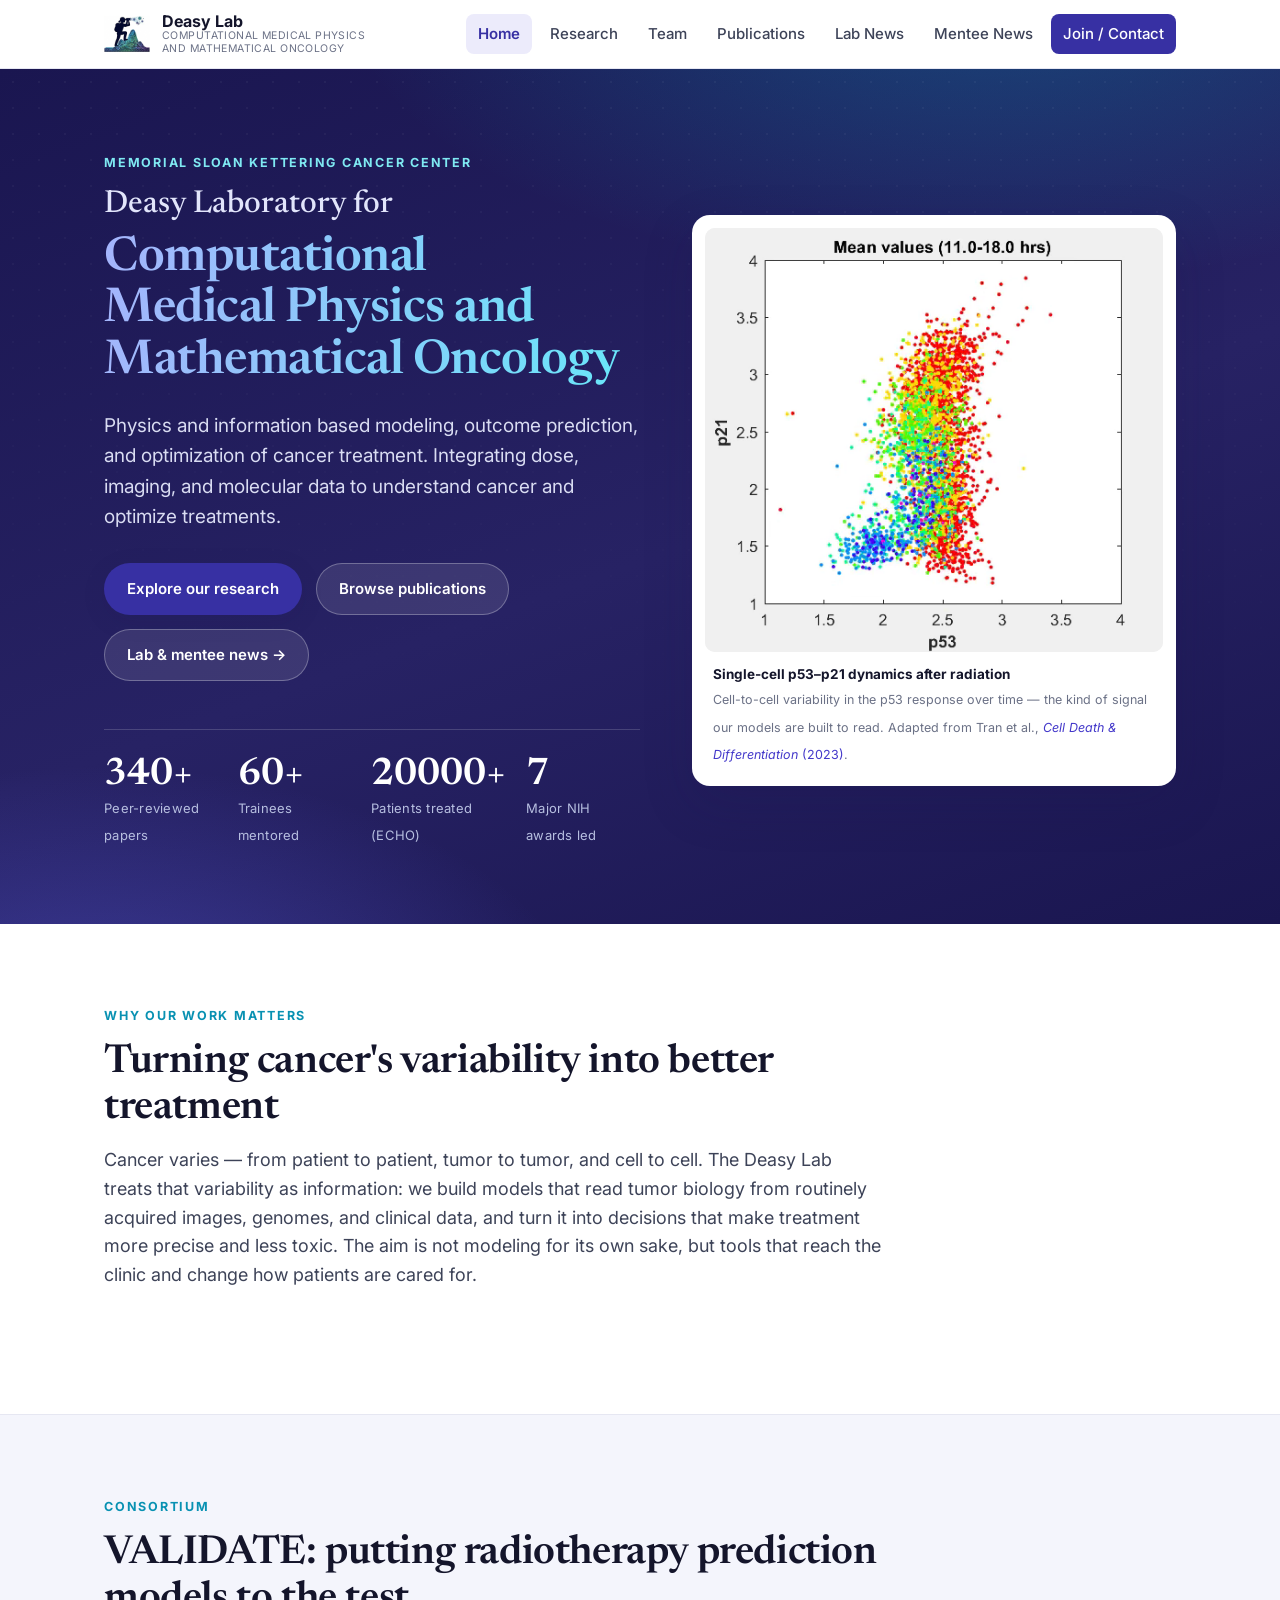
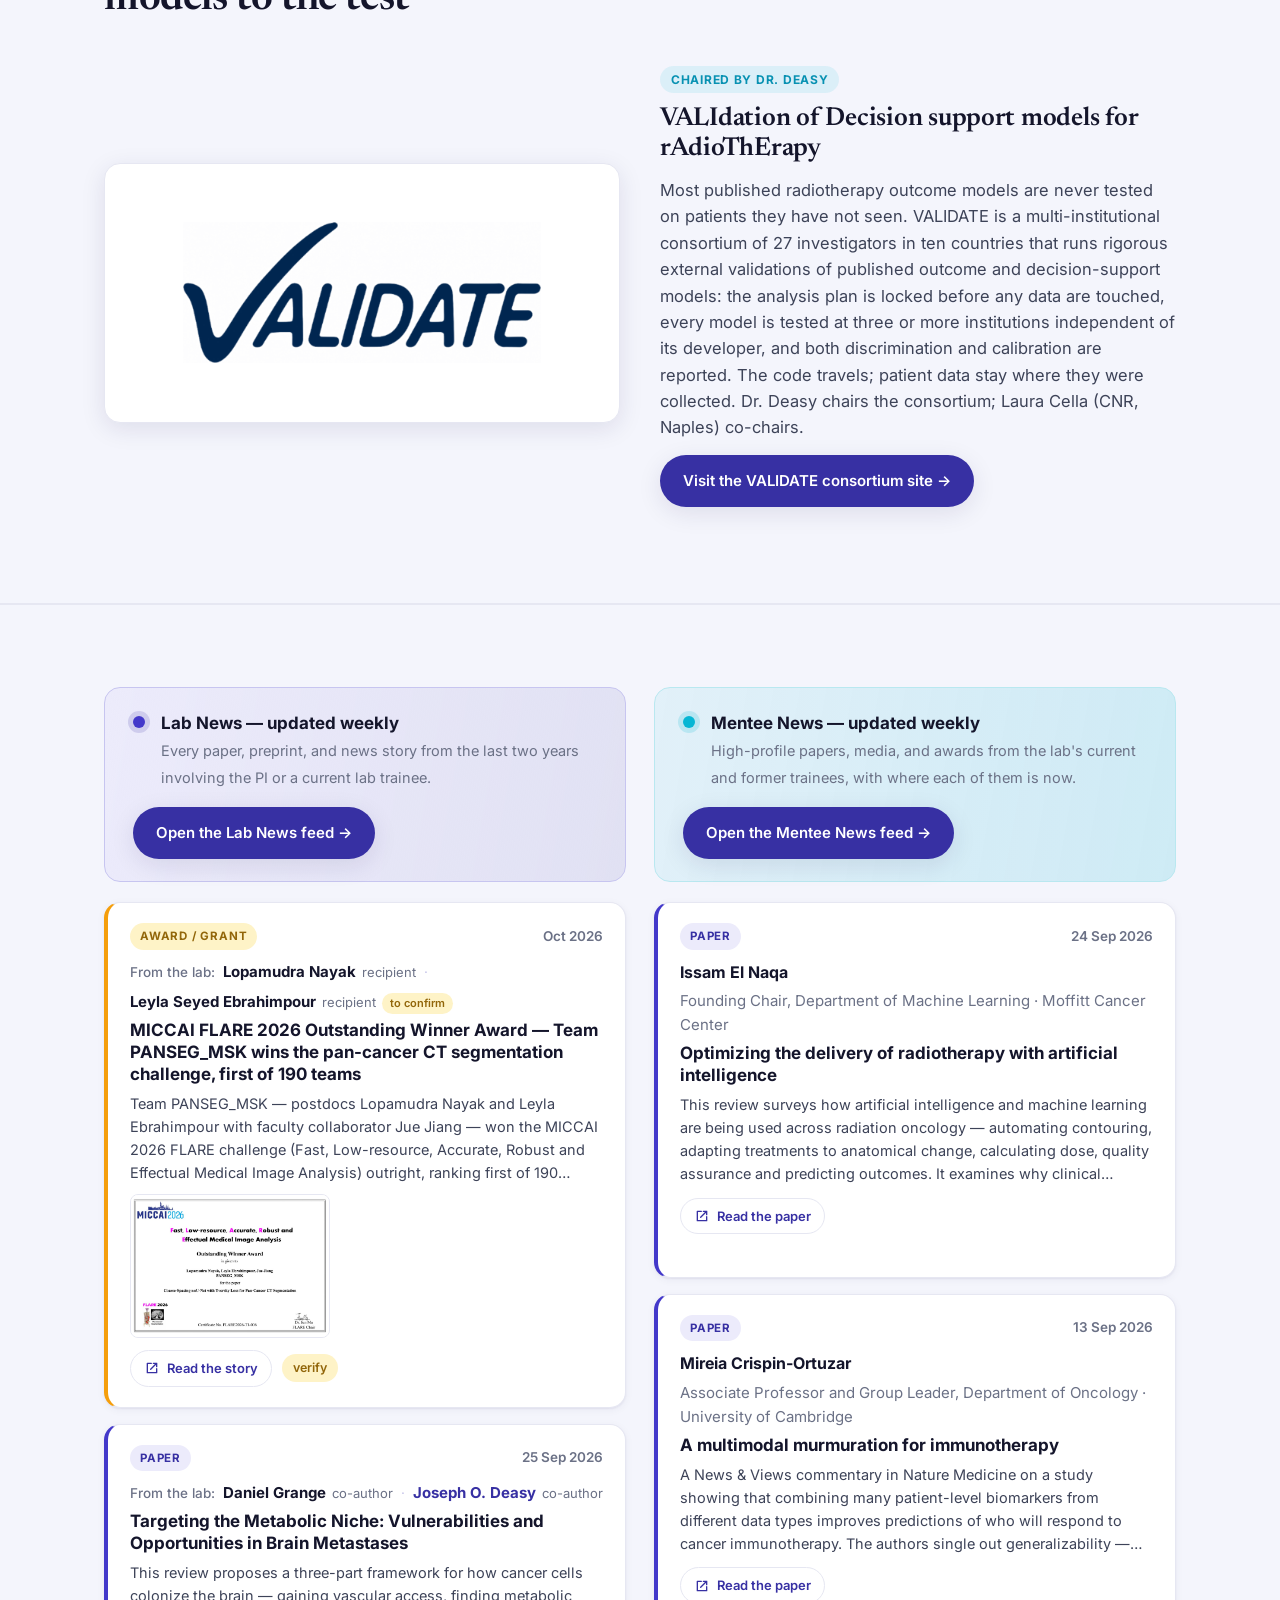
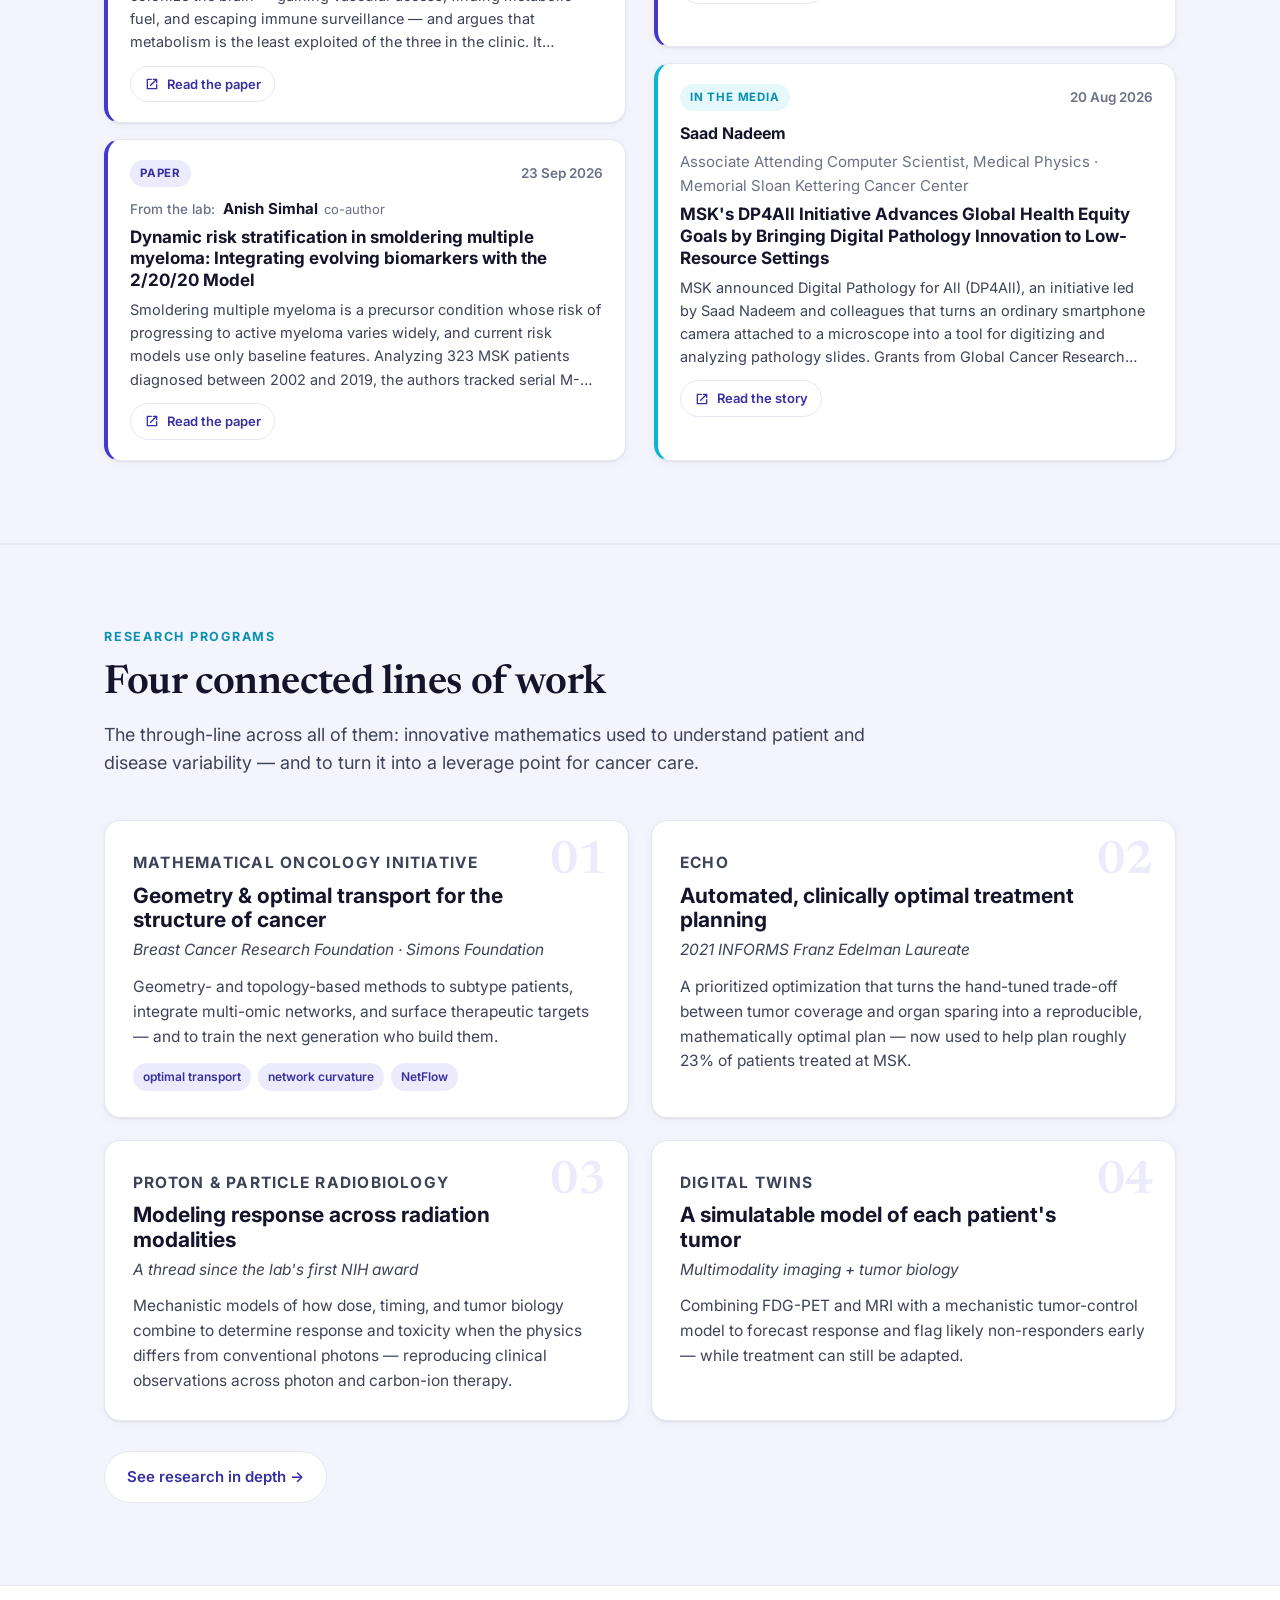
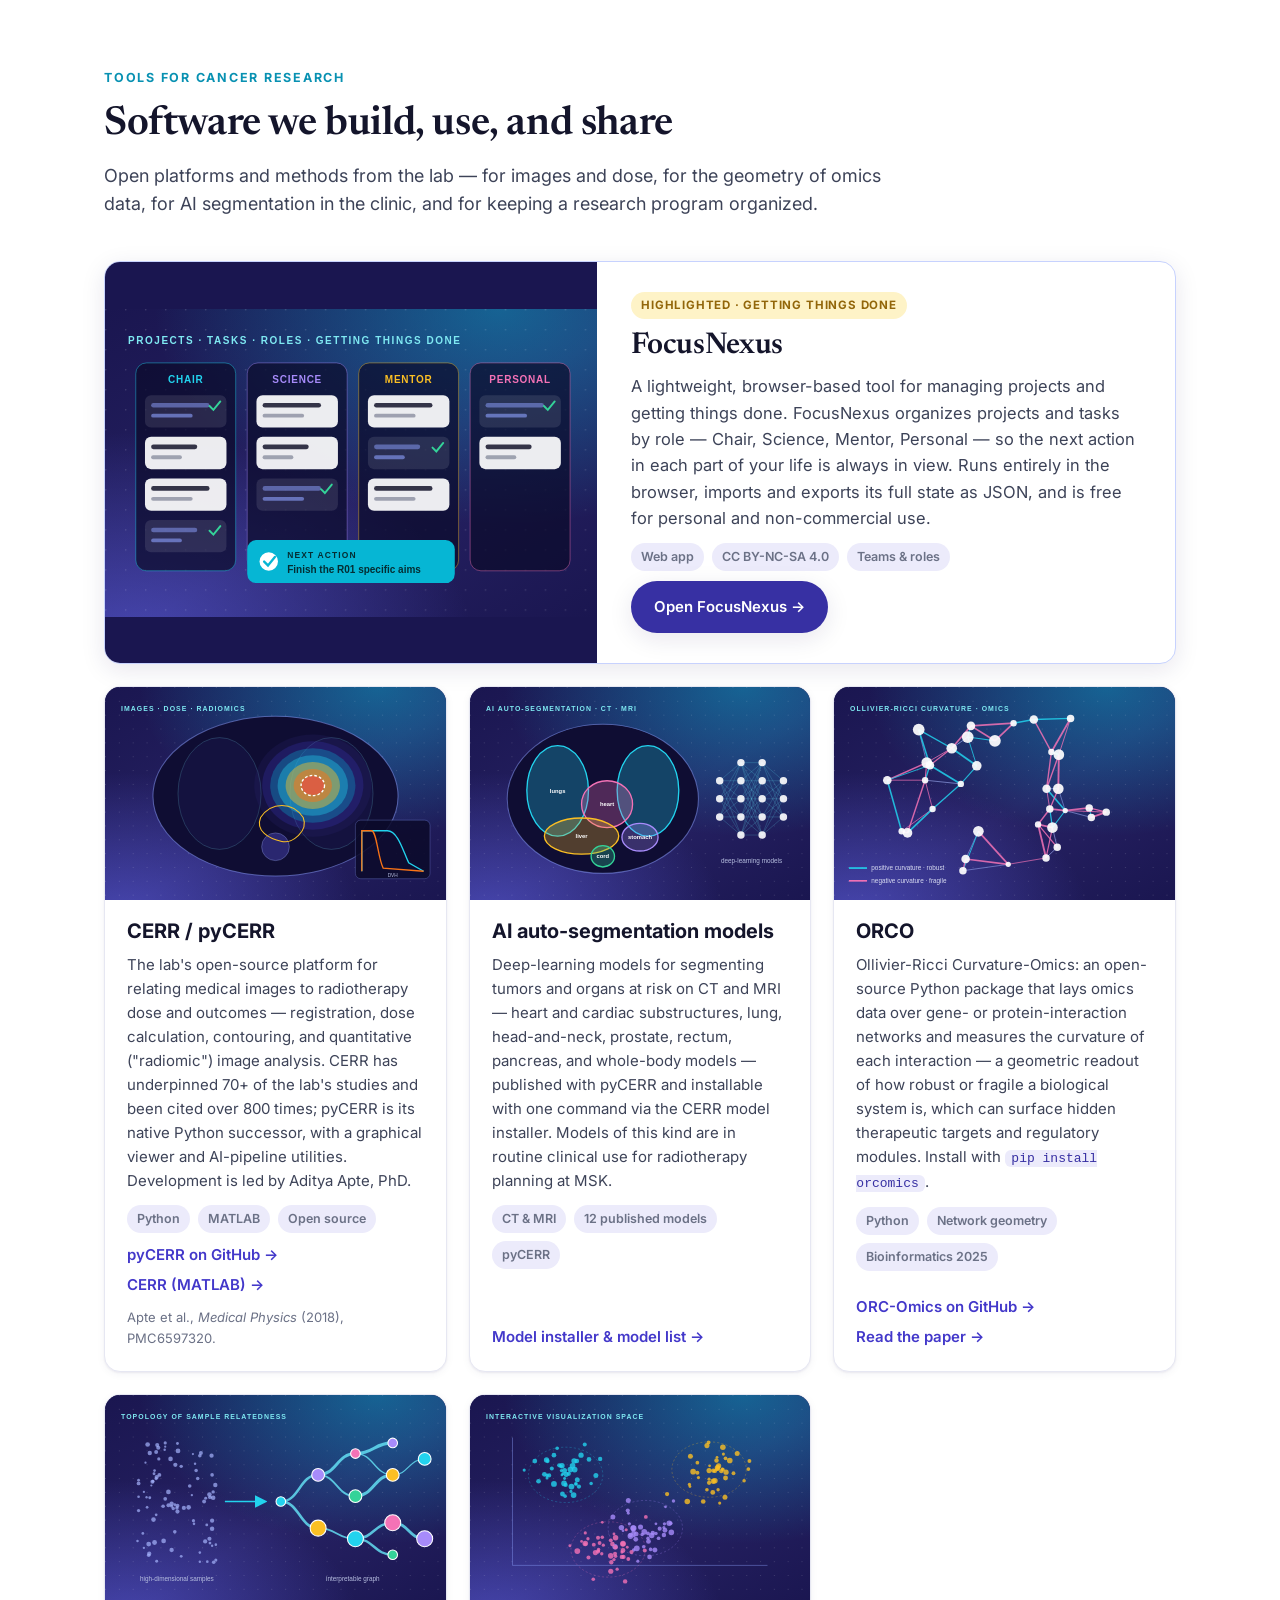
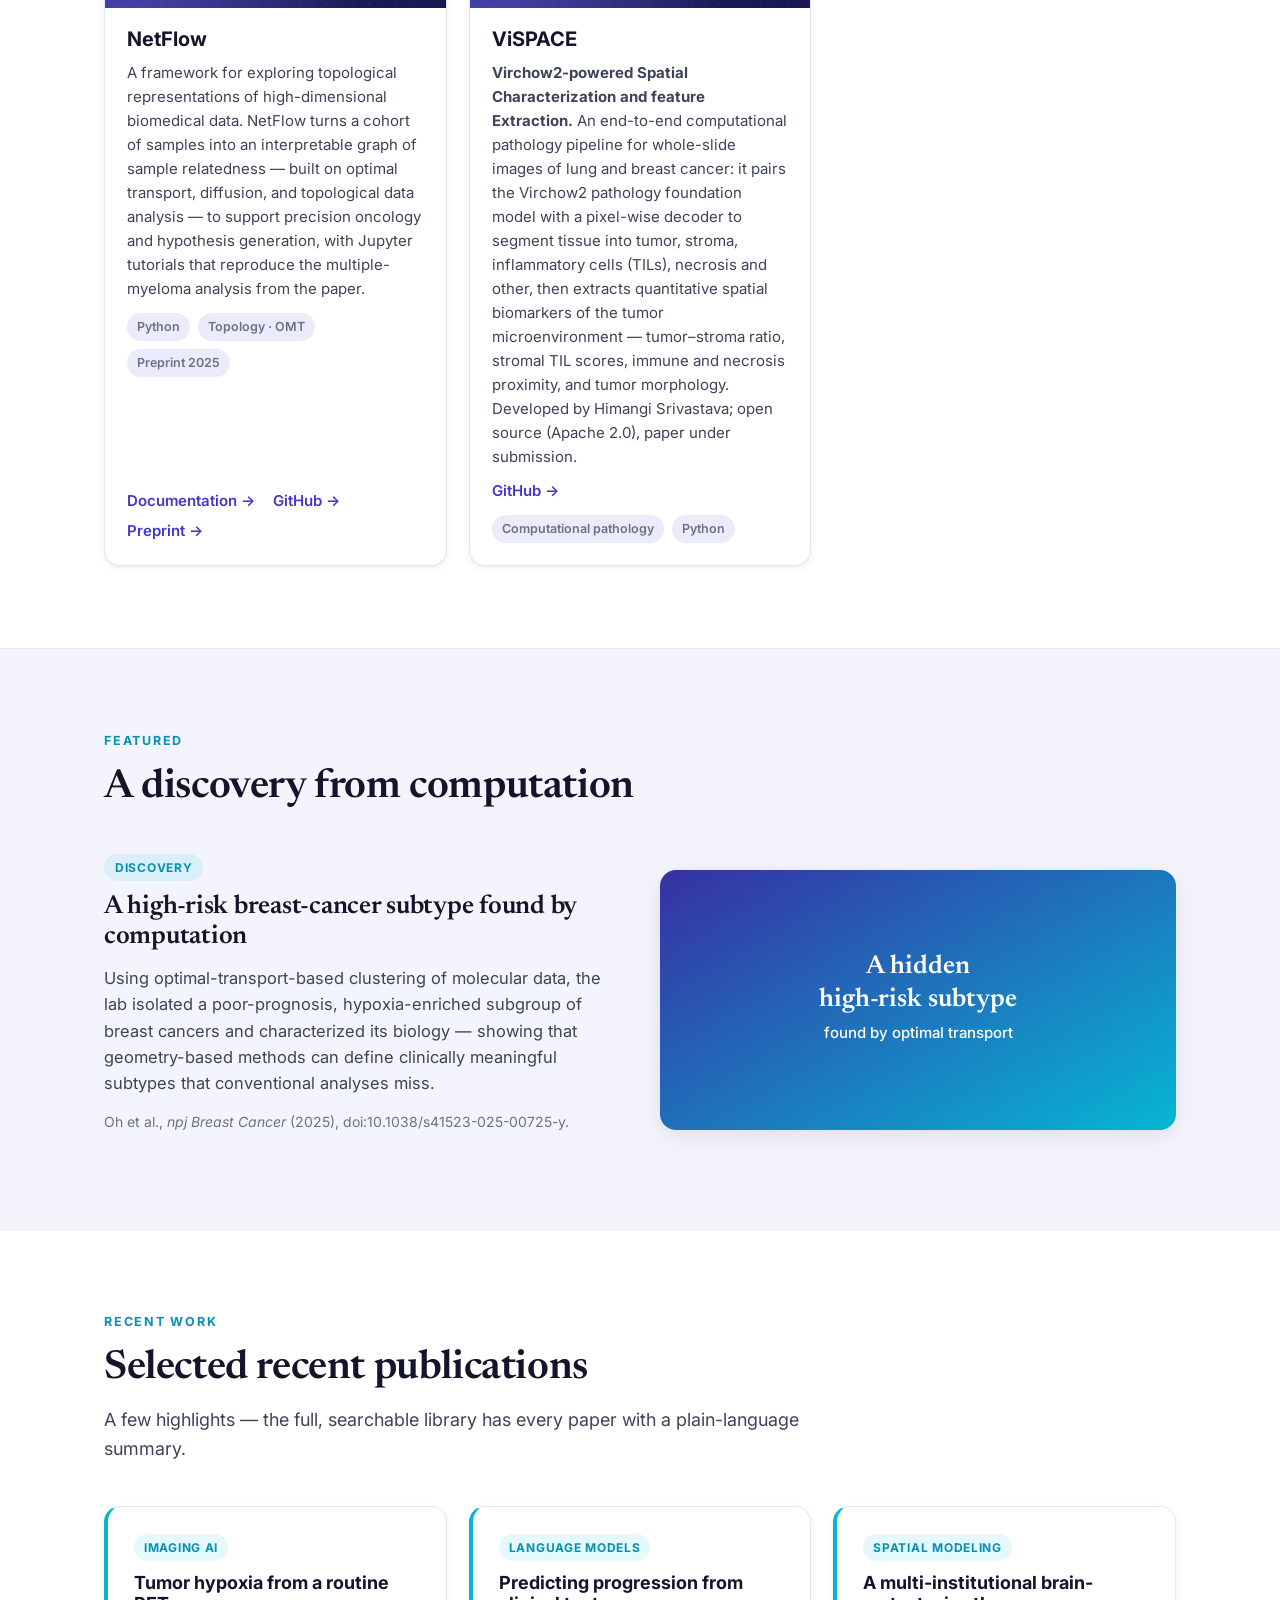
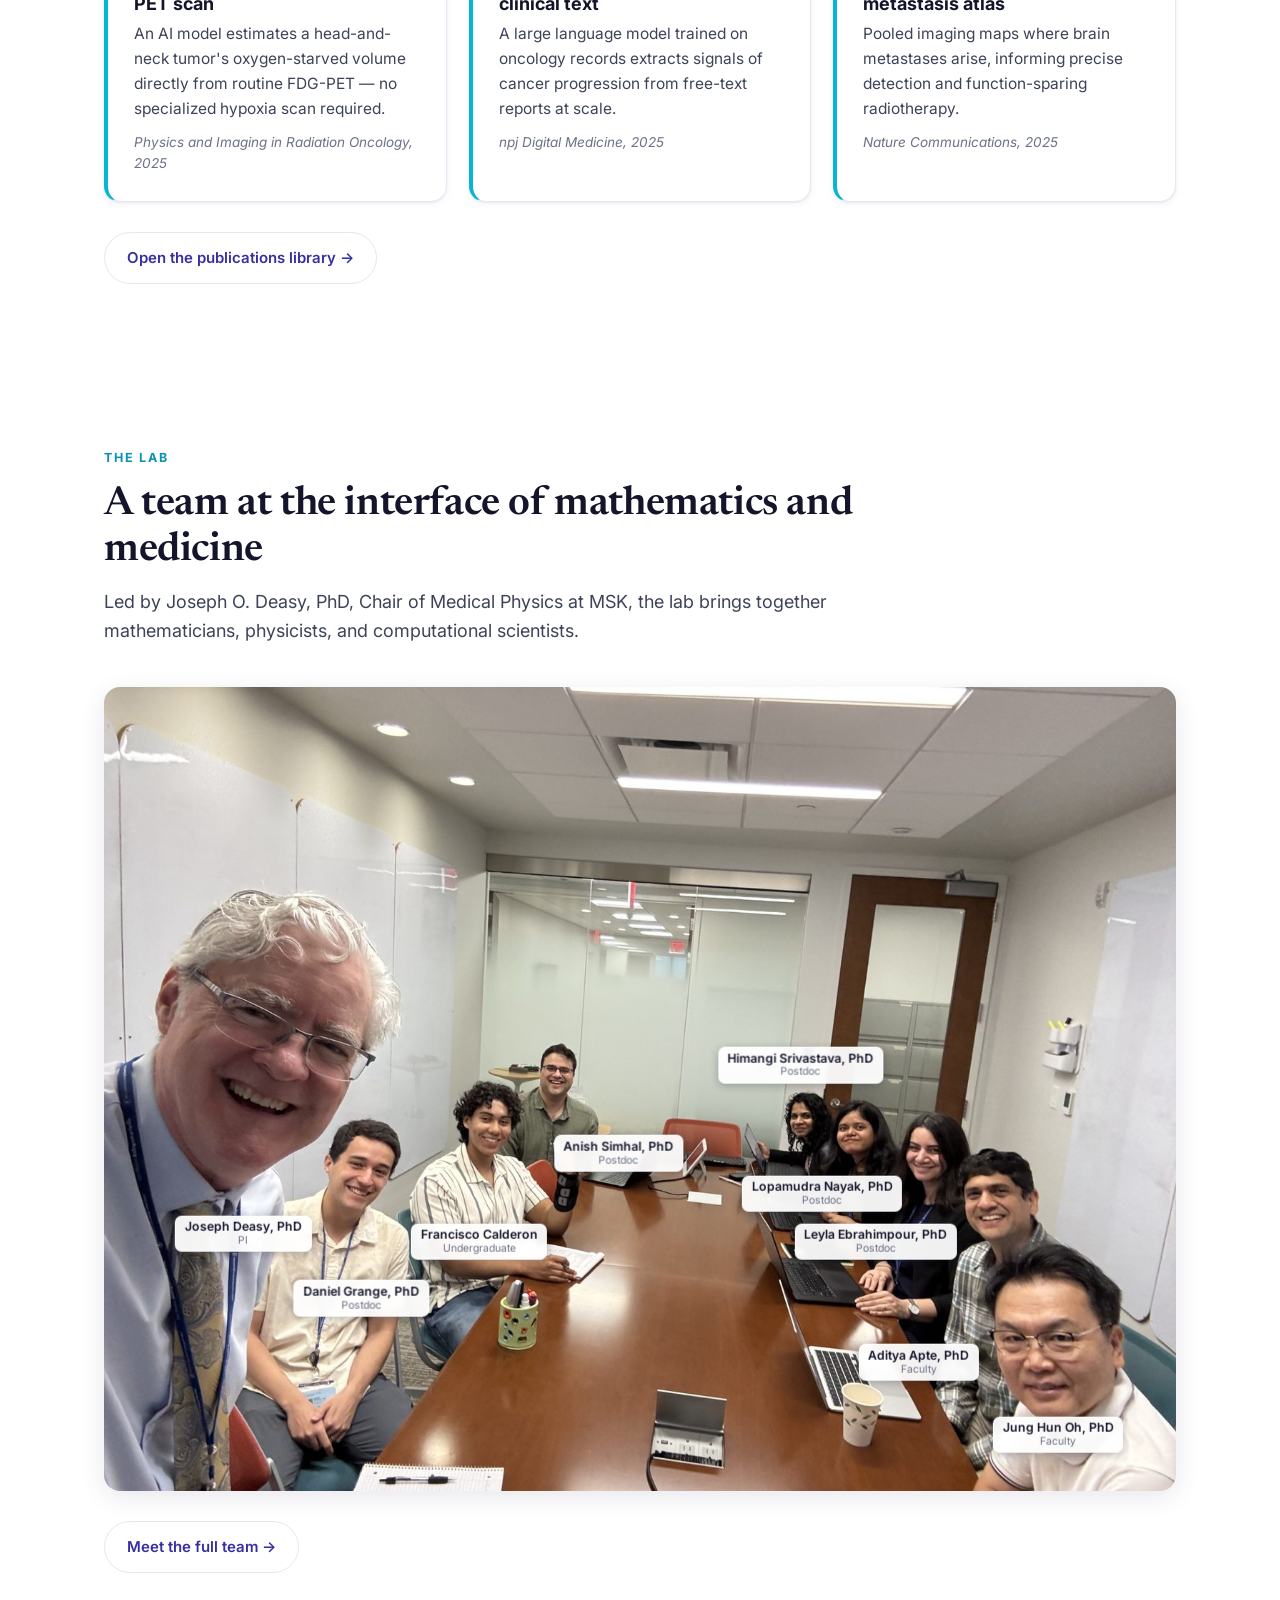
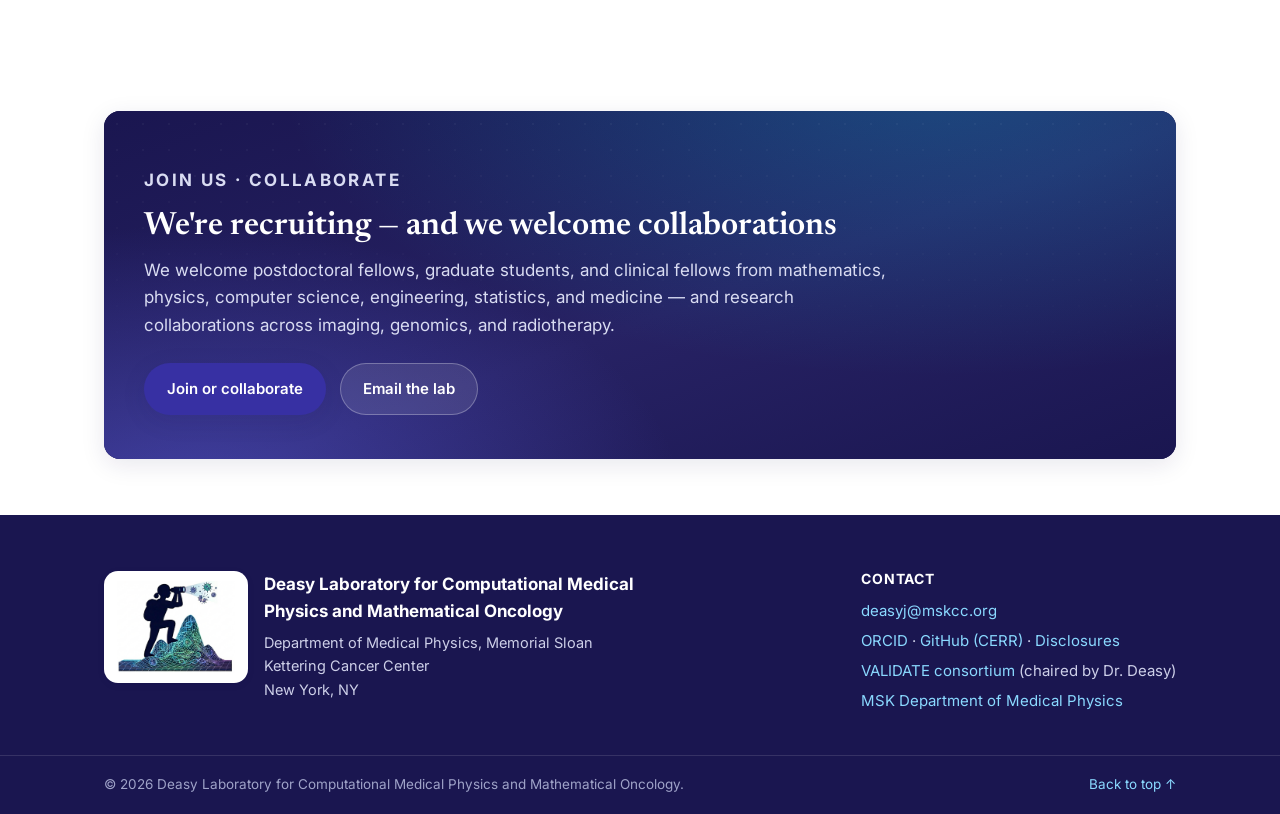
==== commit e91c9abe: "Serve at deasylab.info; point VALIDATE links at validate4rt.org Co-Authored-By: Claude Opus 5.5 <nor" ====
--- a/index.html
+++ b/index.html
@@ -142,7 +142,7 @@
               Cella (CNR, Naples) co-chairs.
             </p>
             <p>
-              <a class="btn btn--primary" href="https://cerrver.github.io/validate4rt/" target="_blank" rel="noopener">Visit the VALIDATE consortium site →</a>
+              <a class="btn btn--primary" href="https://validate4rt.org/" target="_blank" rel="noopener">Visit the VALIDATE consortium site →</a>
             </p>
           </div>
         </article>
@@ -492,7 +492,7 @@
         <!-- EDIT contact details -->
         <p><a href="mailto:deasyj@mskcc.org">deasyj@mskcc.org</a></p>
         <p><a href="https://orcid.org/0000-0002-9437-266X" target="_blank" rel="noopener">ORCID</a> · <a href="https://github.com/cerr/CERR" target="_blank" rel="noopener">GitHub (CERR)</a> · <a href="disclosures.html">Disclosures</a></p>
-        <p><a href="https://cerrver.github.io/validate4rt/" target="_blank" rel="noopener">VALIDATE consortium</a> (chaired by Dr. Deasy)</p>
+        <p><a href="https://validate4rt.org/" target="_blank" rel="noopener">VALIDATE consortium</a> (chaired by Dr. Deasy)</p>
         <p><a href="https://www.mskcc.org/departments/medical-physics" target="_blank" rel="noopener">MSK Department of Medical Physics</a></p>
       </div>
     </div>
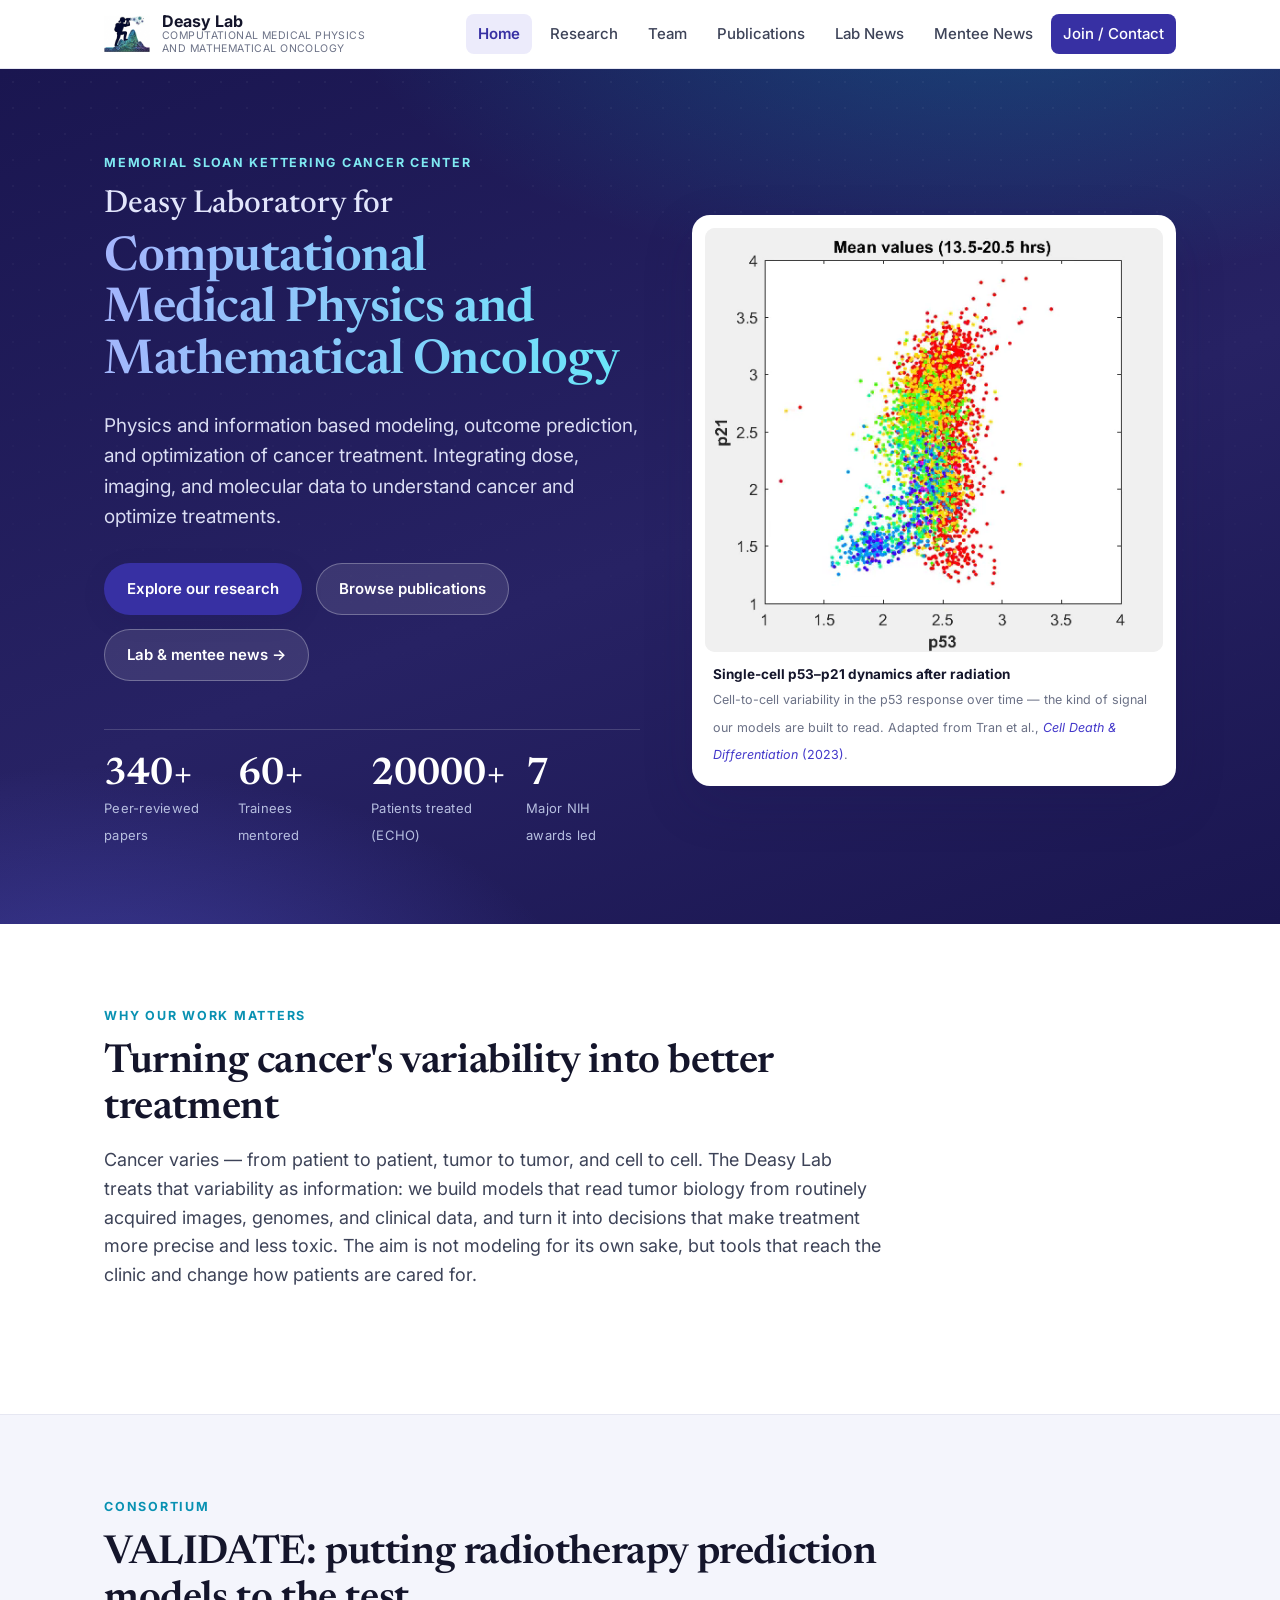
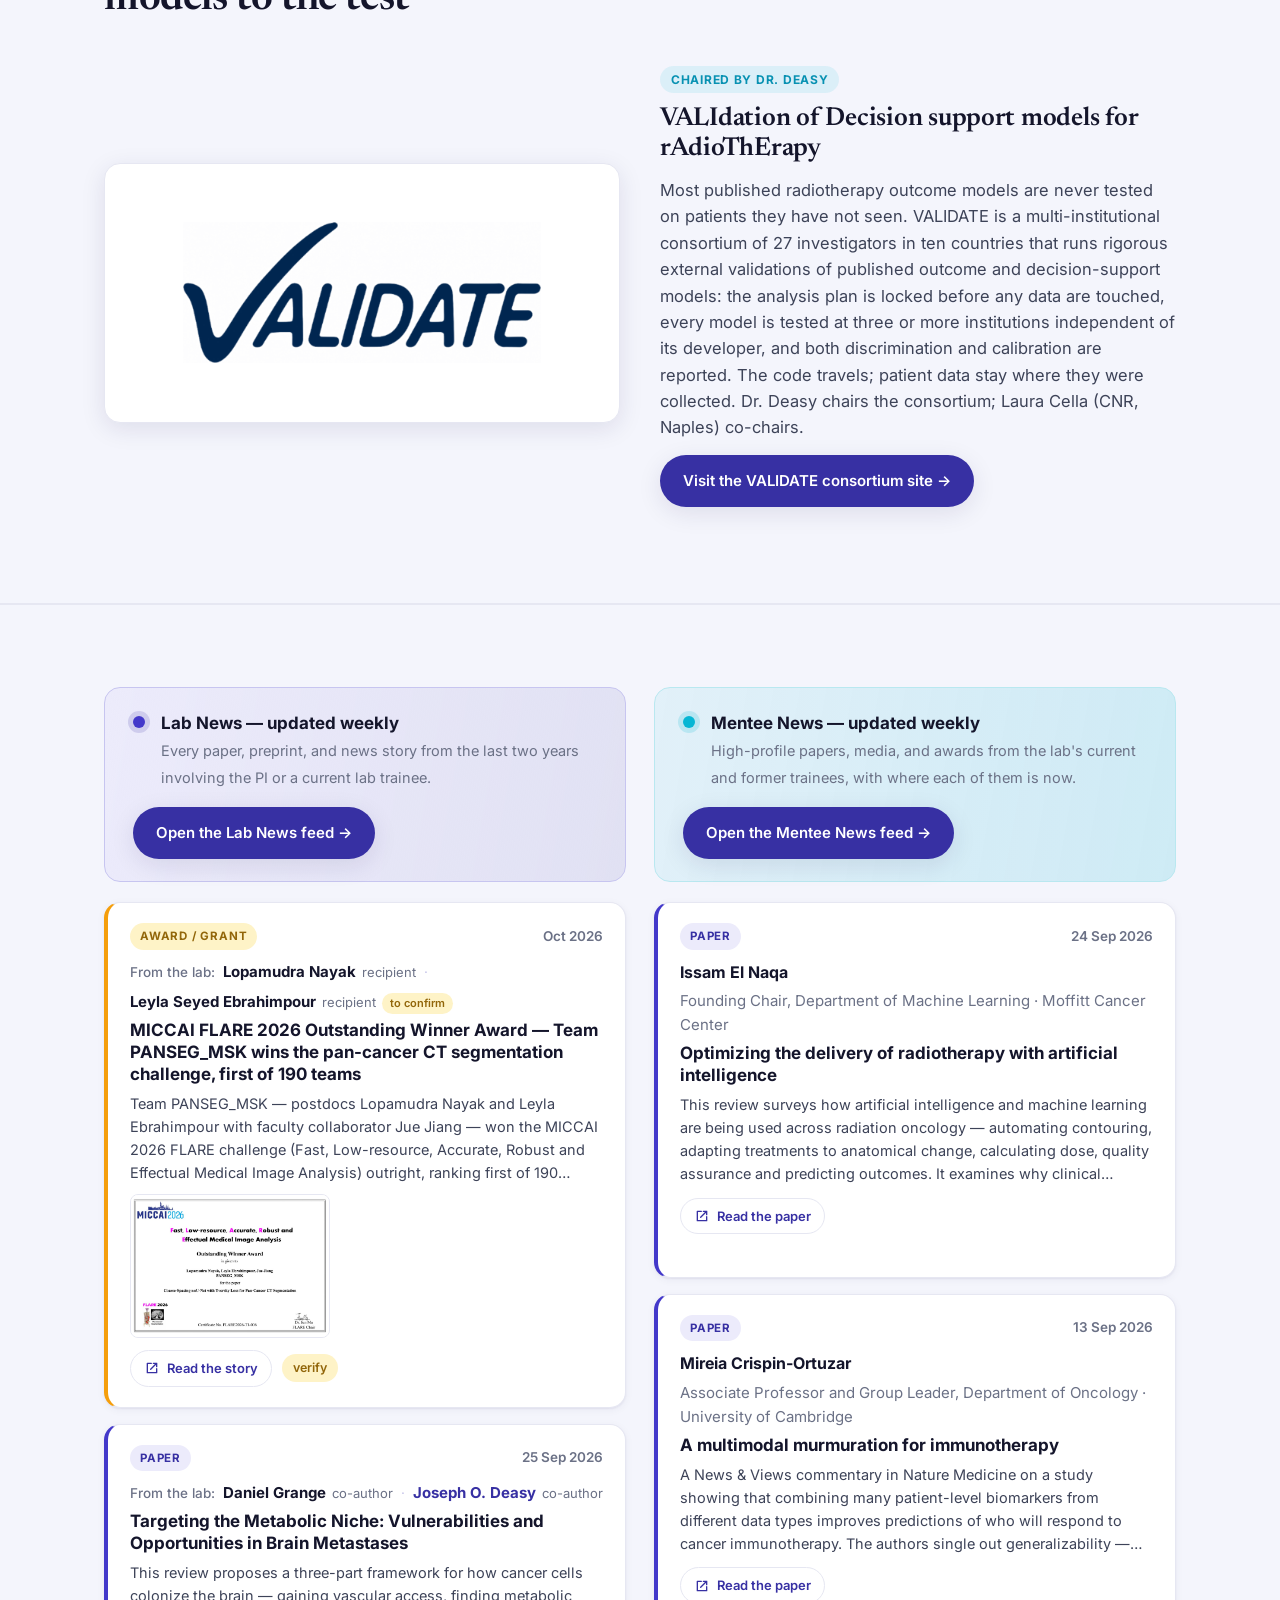
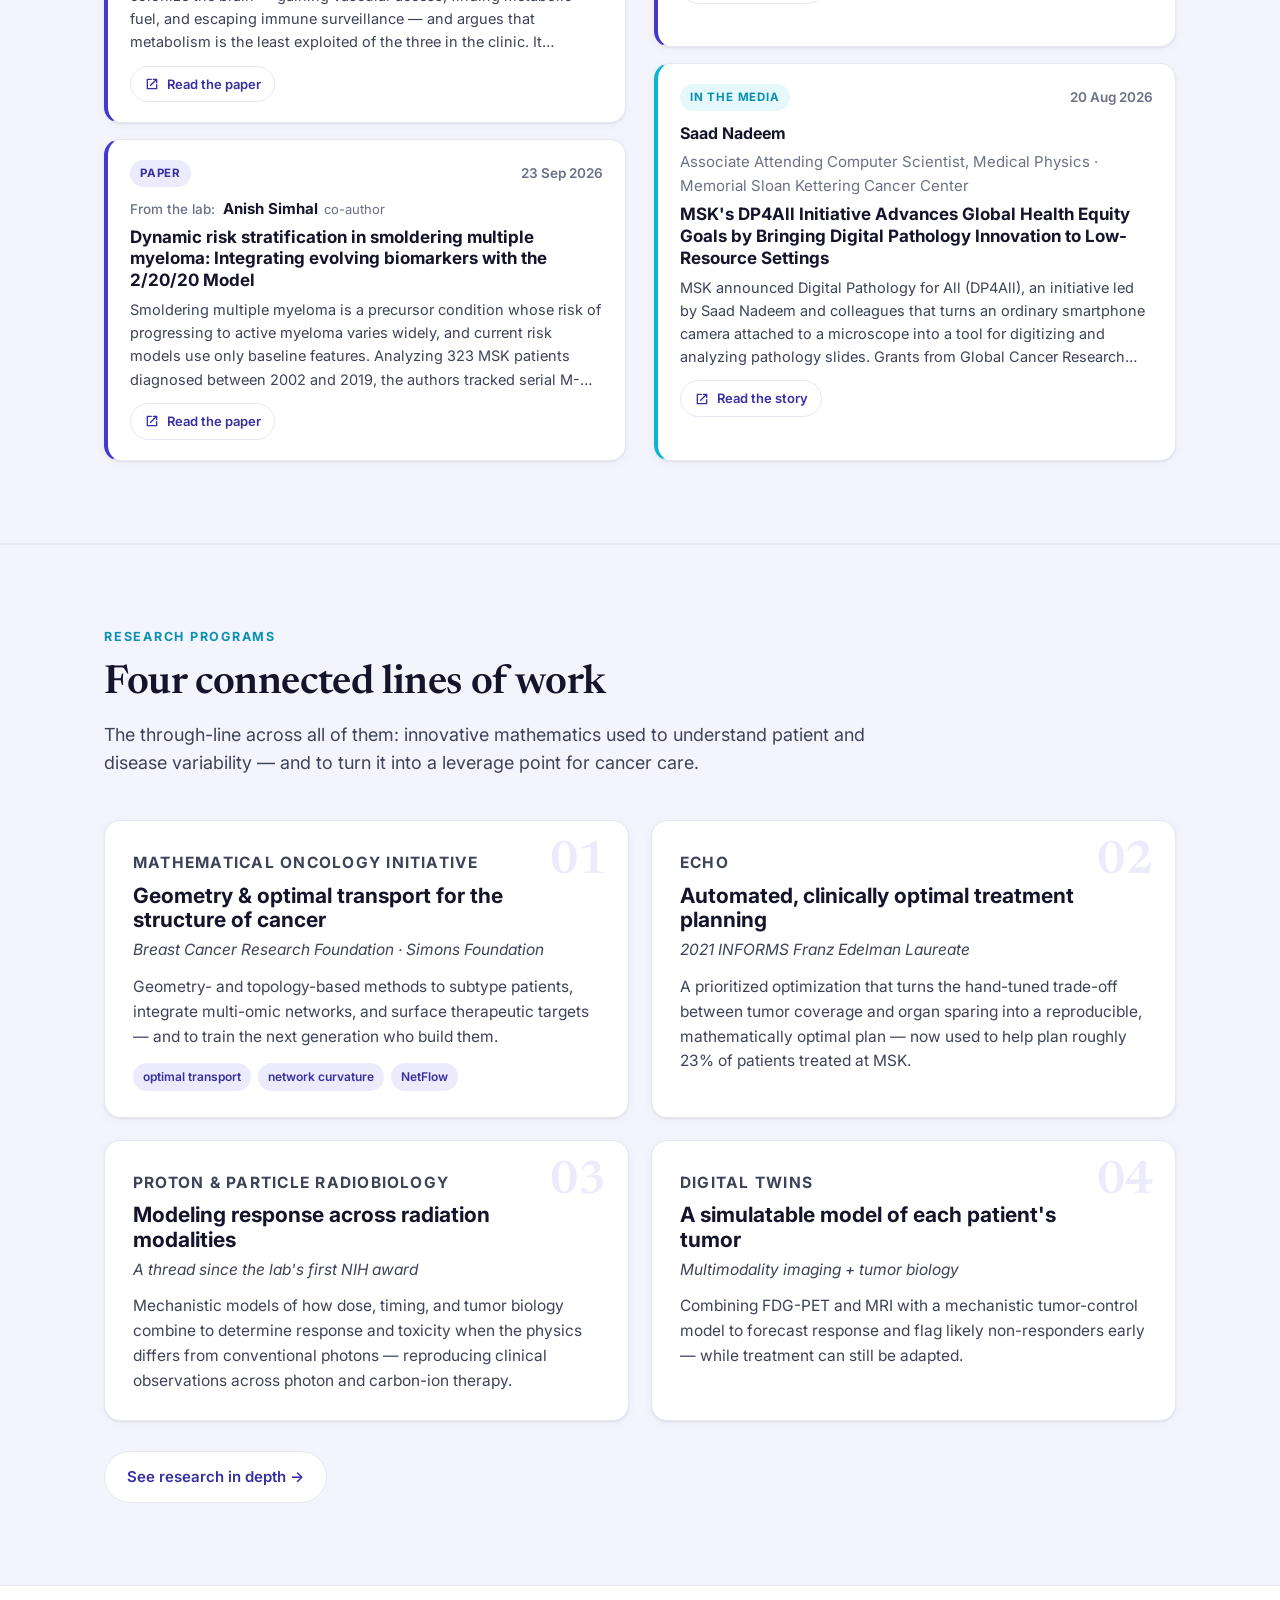
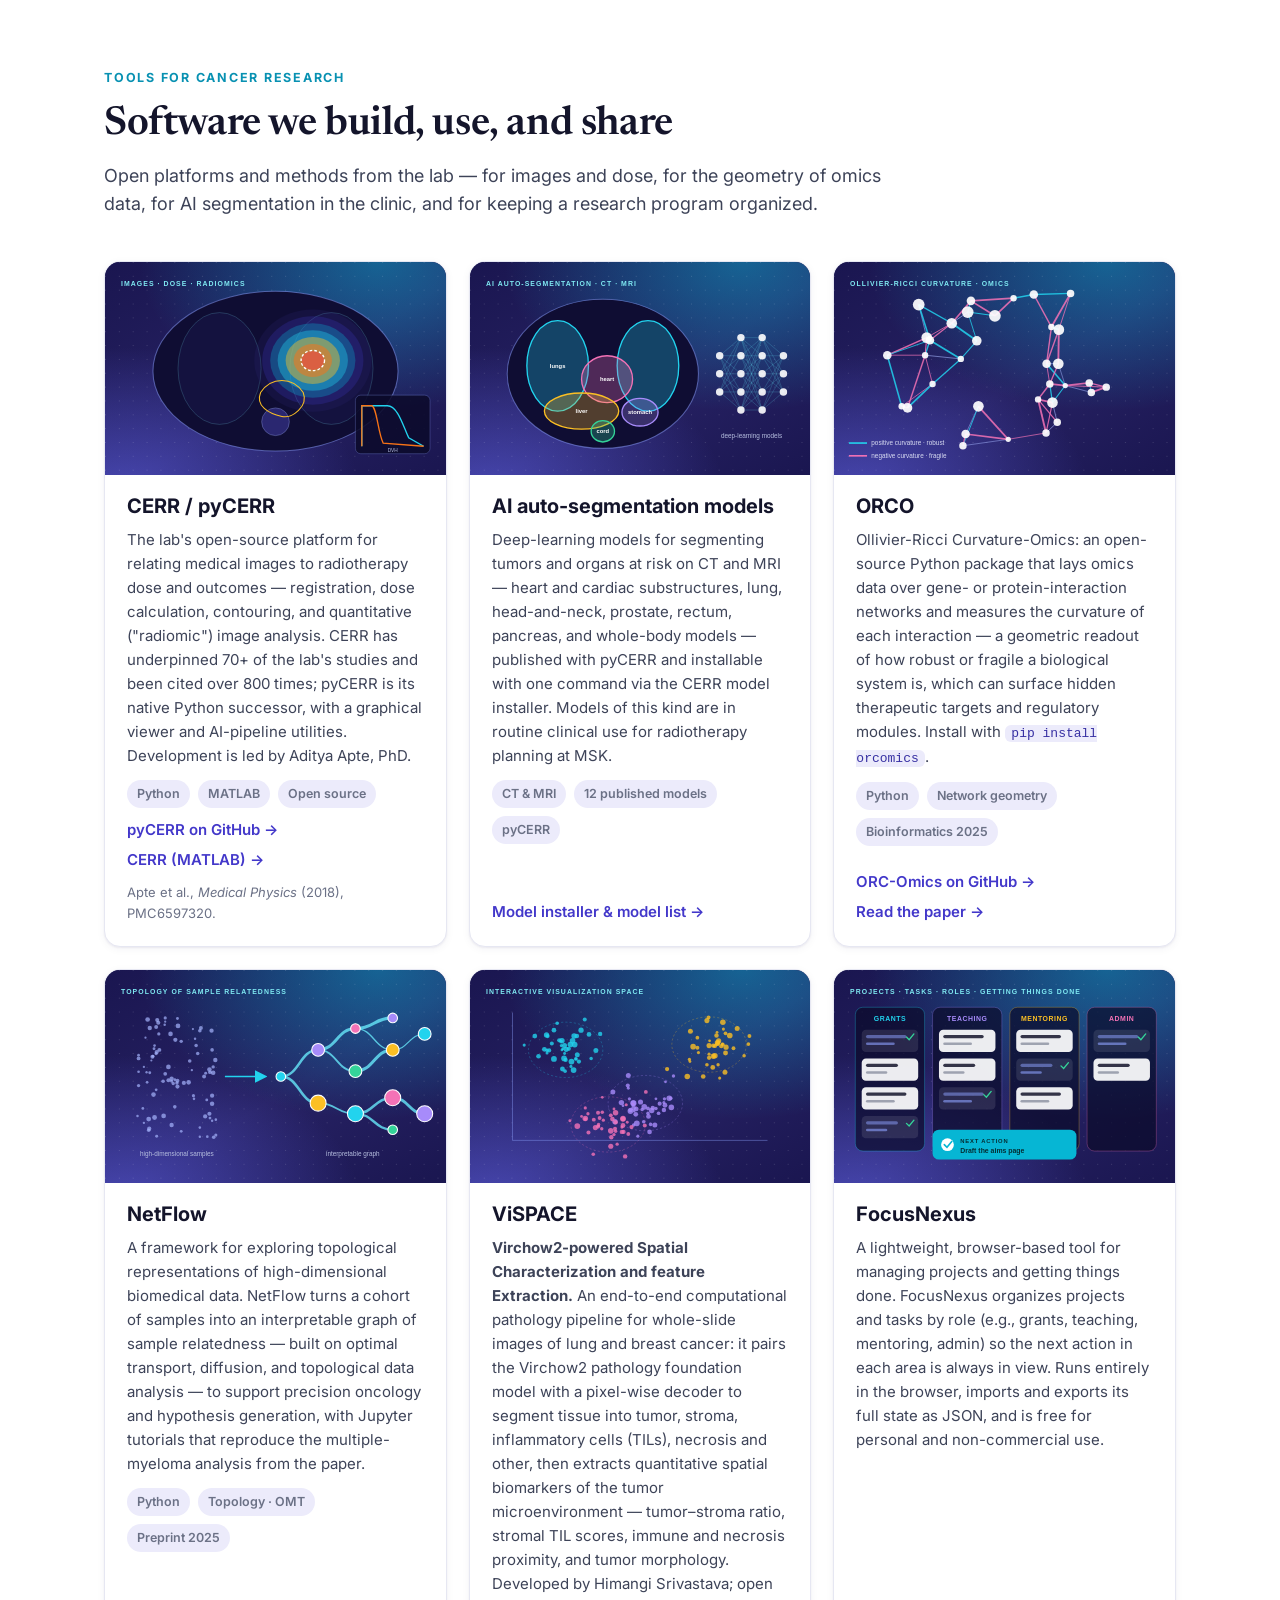
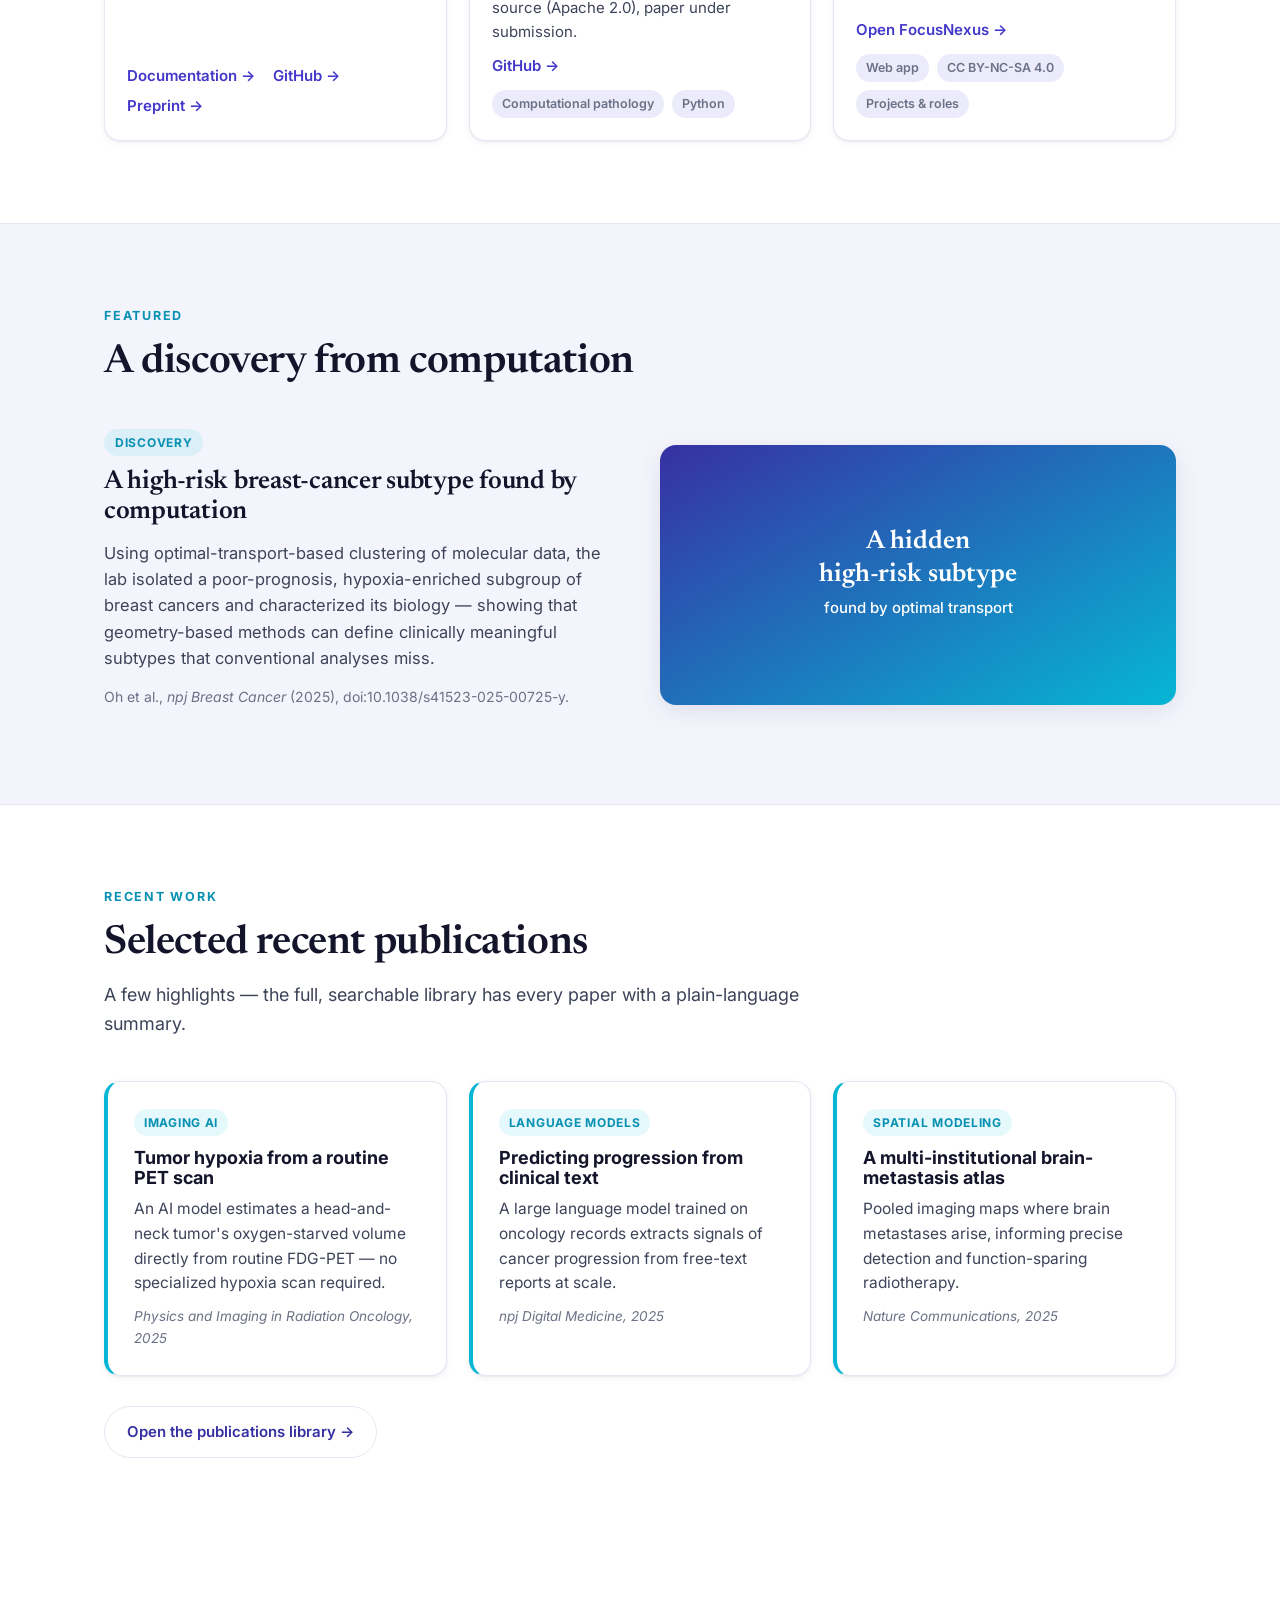
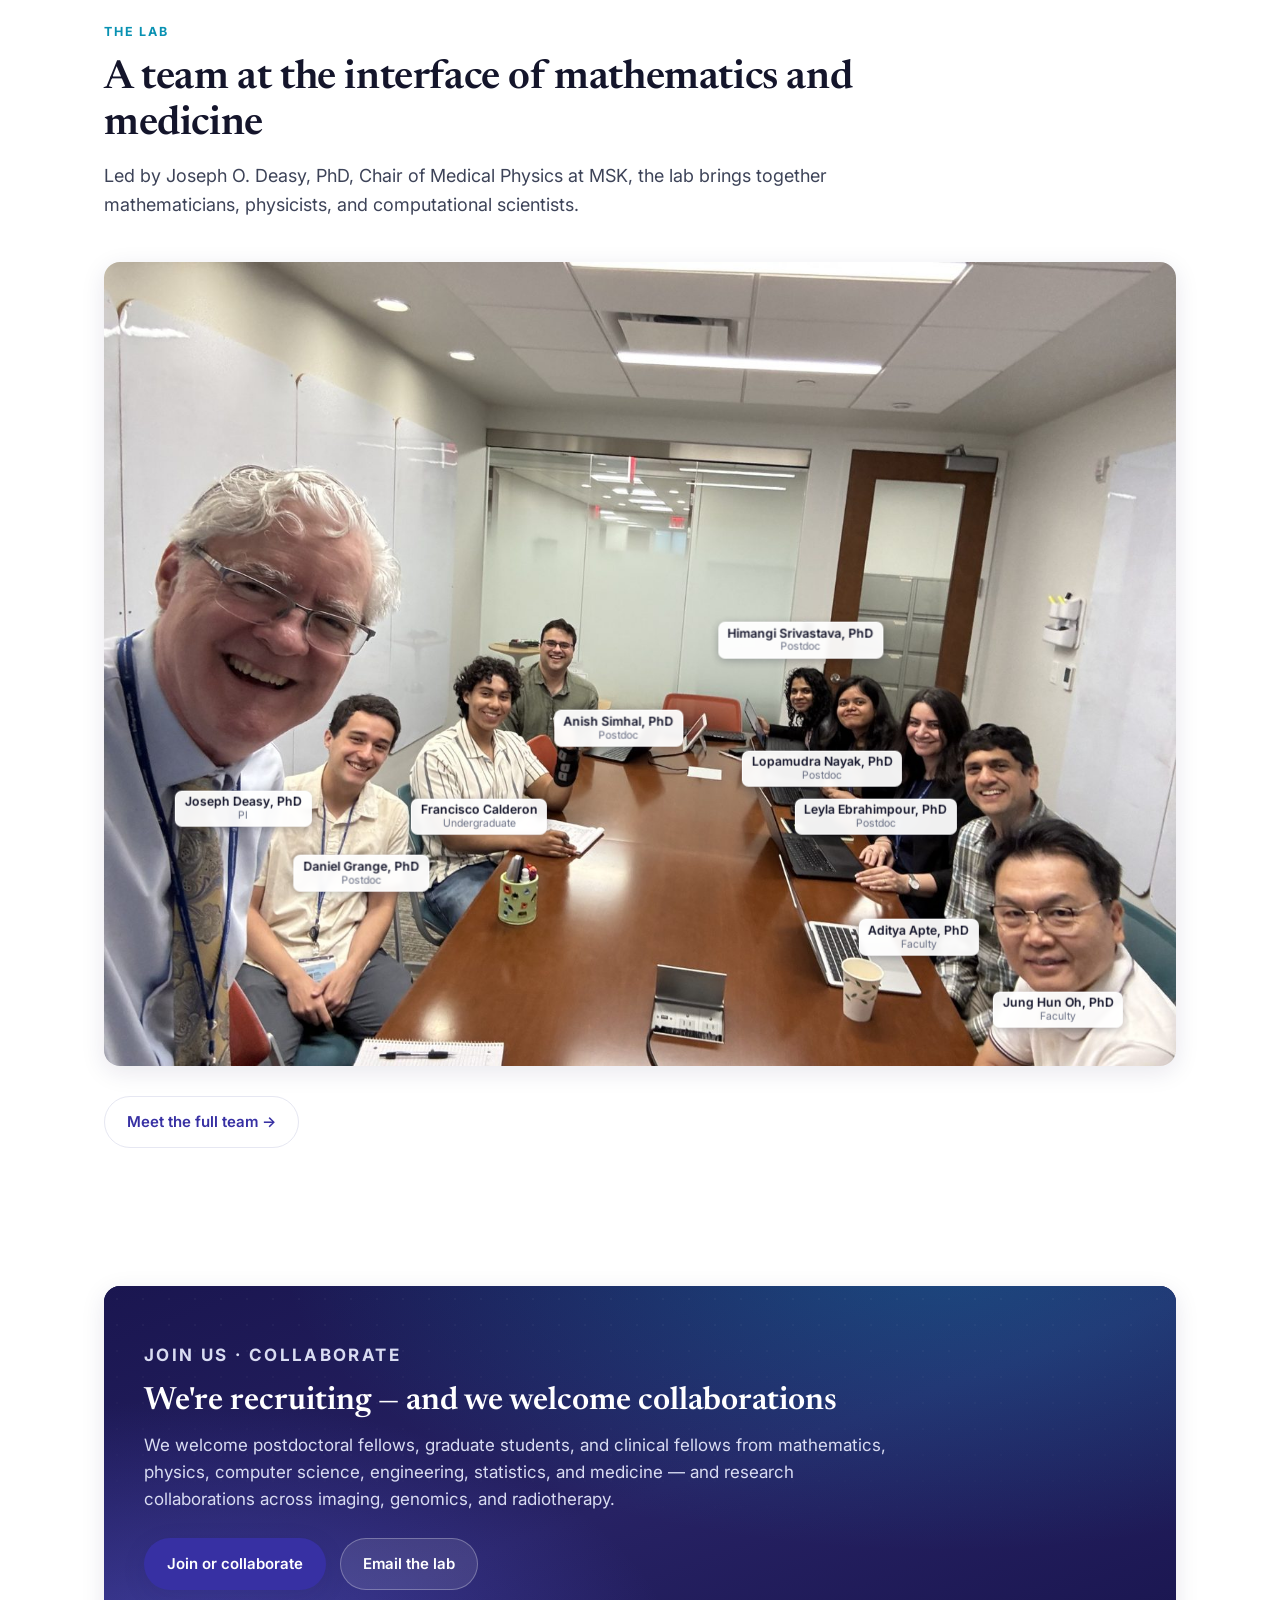
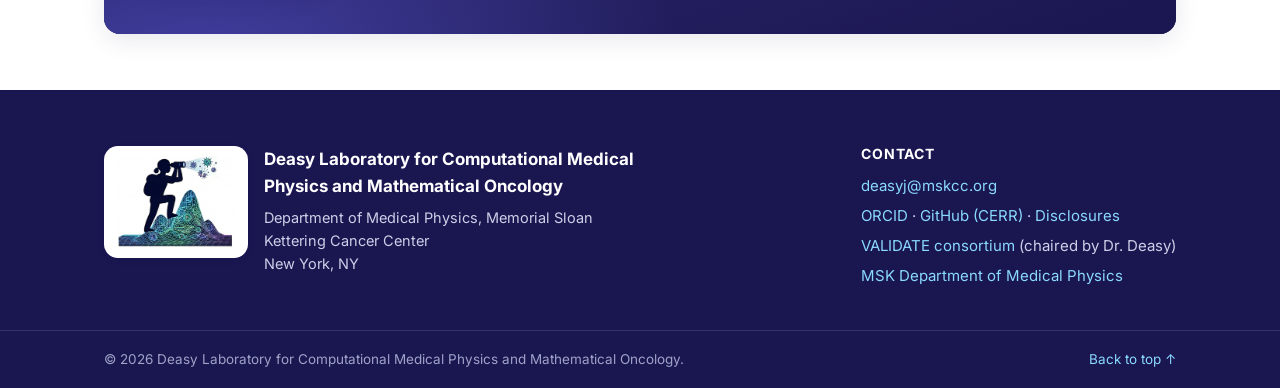
==== commit 3d0bfba5: "Tools: demote FocusNexus to last card; generic role wording and artwork" ====
--- a/index.html
+++ b/index.html
@@ -250,24 +250,6 @@
         </div>
 
         <div class="tools">
-          <article class="toolcard toolcard--featured">
-            <a class="toolcard__media" href="https://cerrver.github.io/focusnexus/" target="_blank" rel="noopener"><img src="assets/img/tools/focusnexus.svg" alt="FocusNexus: task cards organized by role with a highlighted next action" loading="lazy" /></a>
-            <div class="toolcard__body">
-              <span class="toolcard__badge">Highlighted · Getting things done</span>
-              <h3>FocusNexus</h3>
-              <p>
-                A lightweight, browser-based tool for managing projects and getting things done. FocusNexus
-                organizes projects and tasks by role — Chair, Science, Mentor, Personal — so the next action
-                in each part of your life is always in view. Runs entirely in the browser, imports and exports
-                its full state as JSON, and is free for personal and non-commercial use.
-              </p>
-              <div class="tool__meta"><span>Web app</span><span>CC BY-NC-SA 4.0</span><span>Teams &amp; roles</span></div>
-              <div class="toolcard__links">
-                <a class="btn btn--primary" href="https://cerrver.github.io/focusnexus/" target="_blank" rel="noopener">Open FocusNexus →</a>
-              </div>
-            </div>
-          </article>
-
           <article class="toolcard">
             <a class="toolcard__media" href="https://github.com/cerr/pyCERR" target="_blank" rel="noopener"><img src="assets/img/tools/cerr.svg" alt="CERR / pyCERR: a CT slice with dose colorwash, contours and a dose-volume histogram" loading="lazy" /></a>
             <div class="toolcard__body">
@@ -358,6 +340,23 @@
               <div class="tool__meta"><span>Computational pathology</span><span>Python</span></div>
             </div>
           </article>
+
+          <article class="toolcard">
+            <a class="toolcard__media" href="https://cerrver.github.io/focusnexus/" target="_blank" rel="noopener"><img src="assets/img/tools/focusnexus.svg" alt="FocusNexus: task cards organized by role with a highlighted next action" loading="lazy" /></a>
+            <div class="toolcard__body">
+              <h3>FocusNexus</h3>
+              <p>
+                A lightweight, browser-based tool for managing projects and getting things done. FocusNexus
+                organizes projects and tasks by role (e.g., grants, teaching, mentoring, admin) so the next action
+                in each area is always in view. Runs entirely in the browser, imports and exports its full state
+                as JSON, and is free for personal and non-commercial use.
+              </p>
+              <div class="toolcard__links">
+                <a class="linkout" href="https://cerrver.github.io/focusnexus/" target="_blank" rel="noopener">Open FocusNexus →</a>
+              </div>
+              <div class="tool__meta"><span>Web app</span><span>CC BY-NC-SA 4.0</span><span>Projects &amp; roles</span></div>
+            </div>
+          </article>
         </div>
       </div>
     </section>
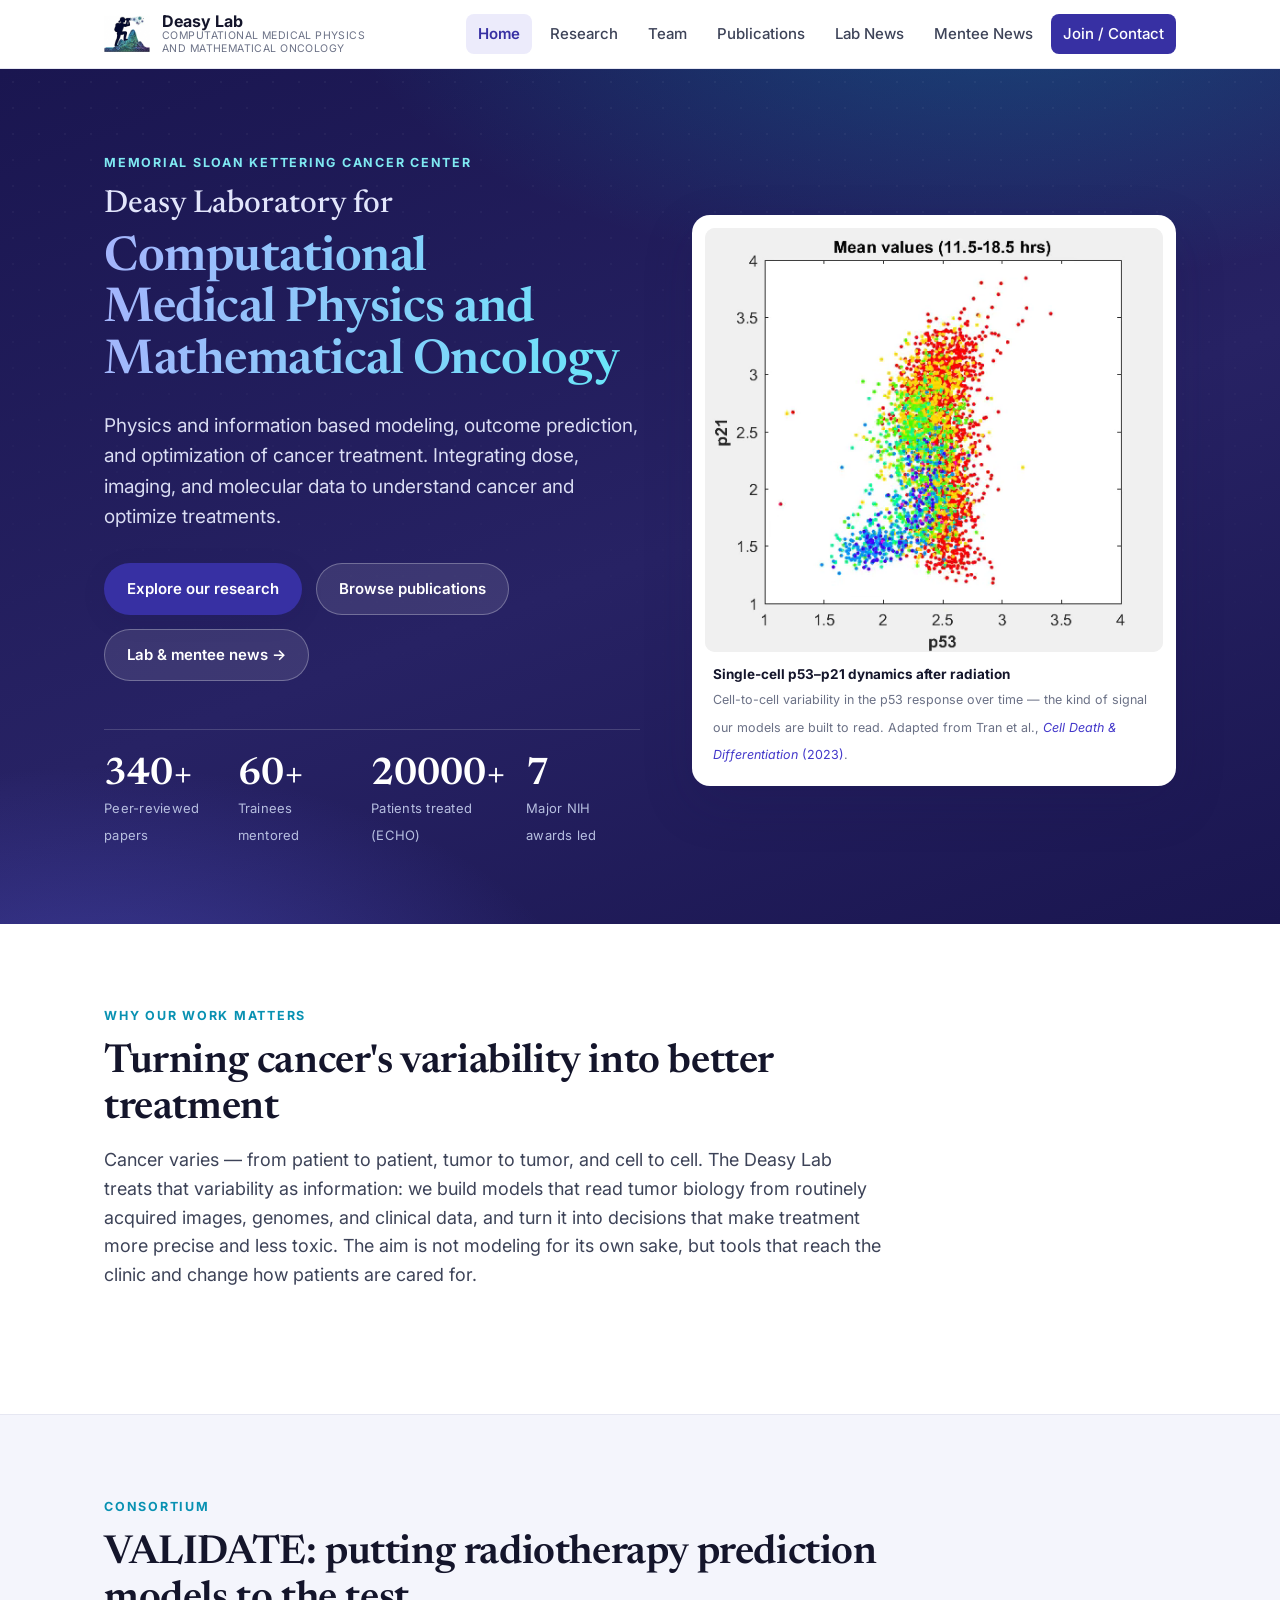
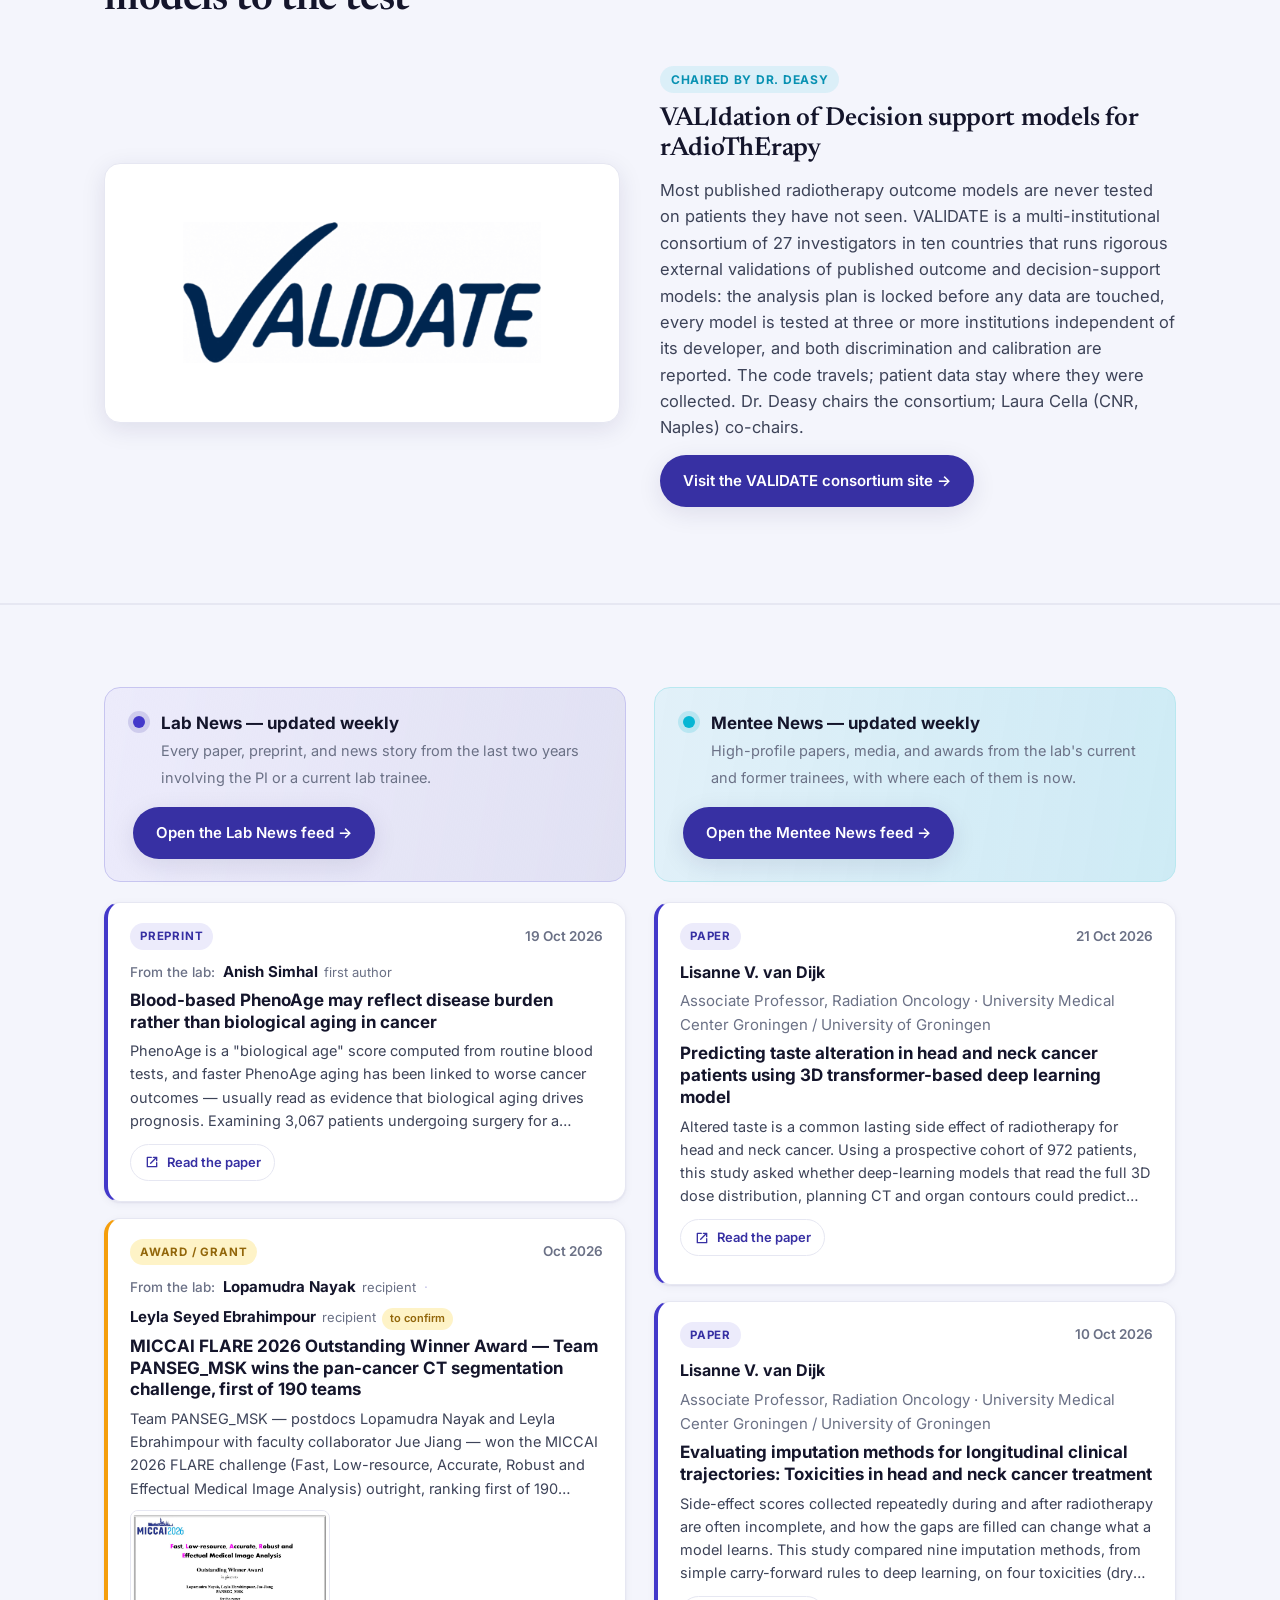
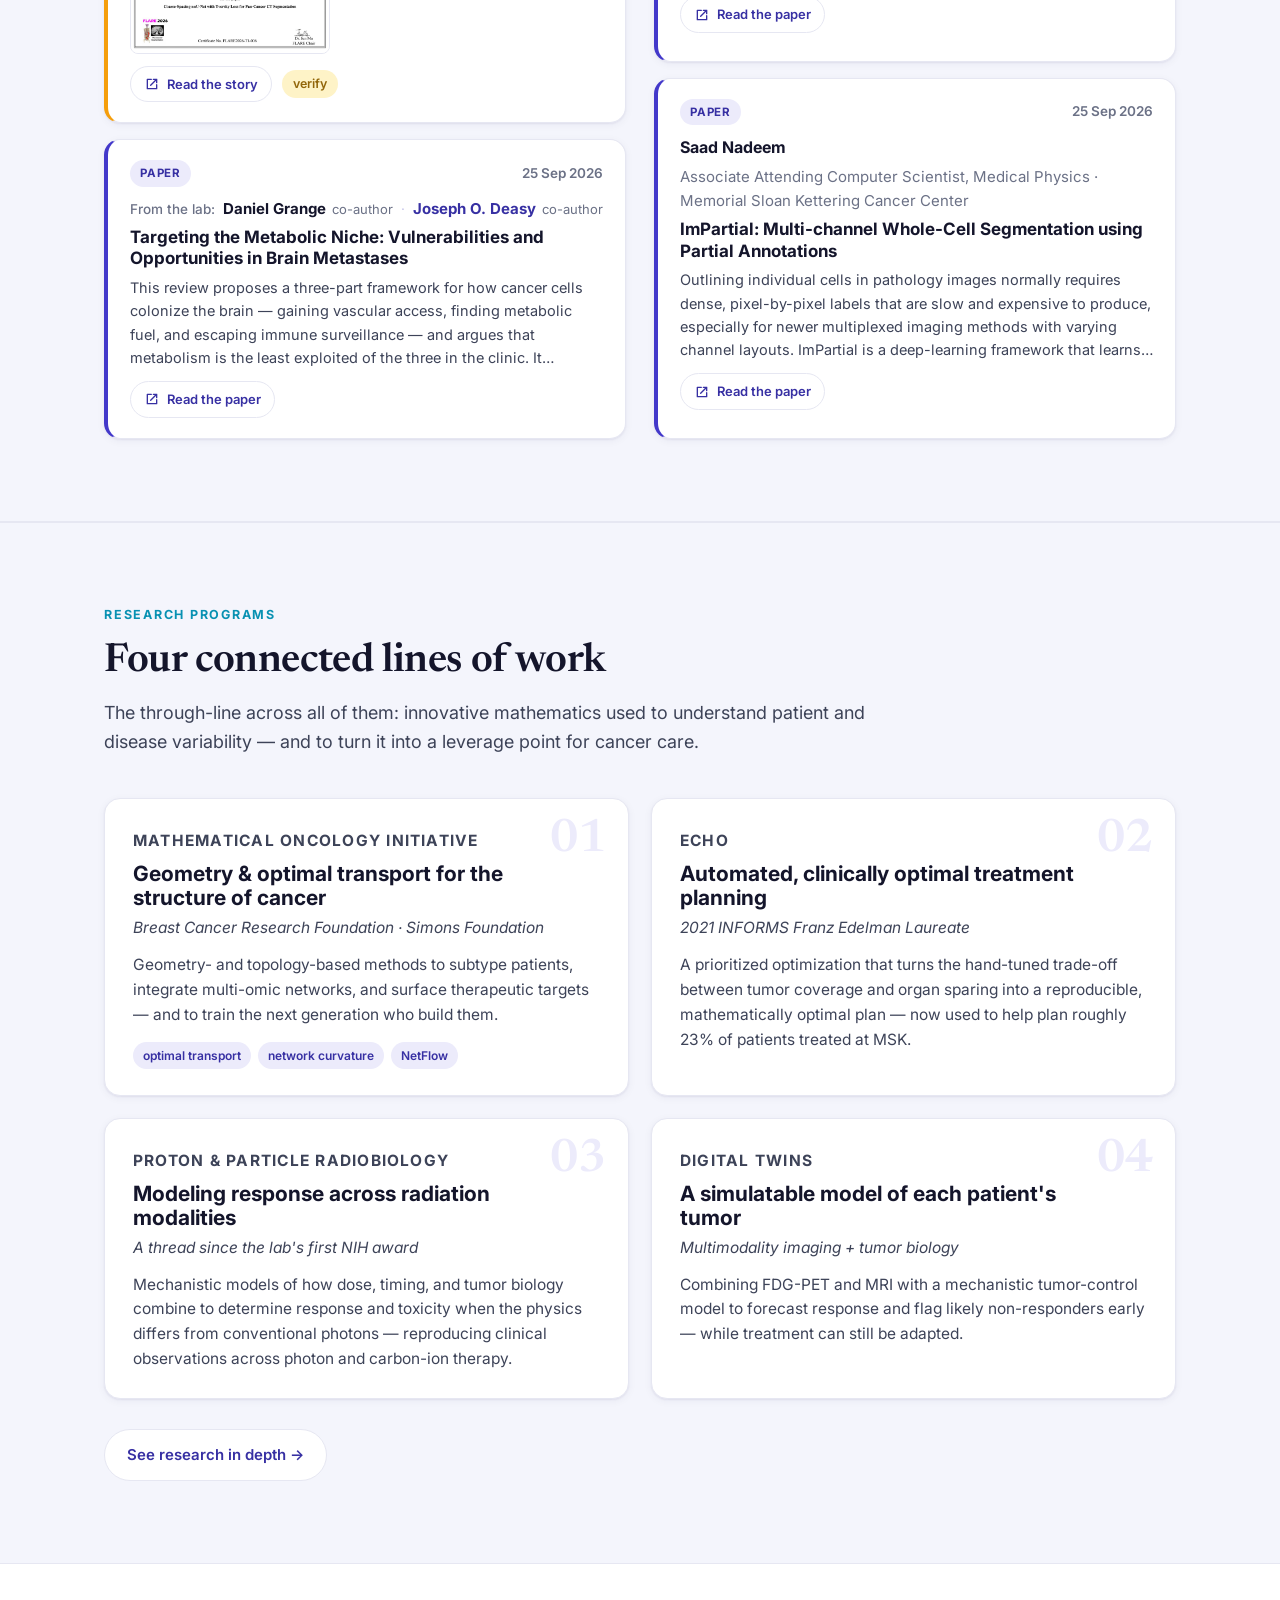
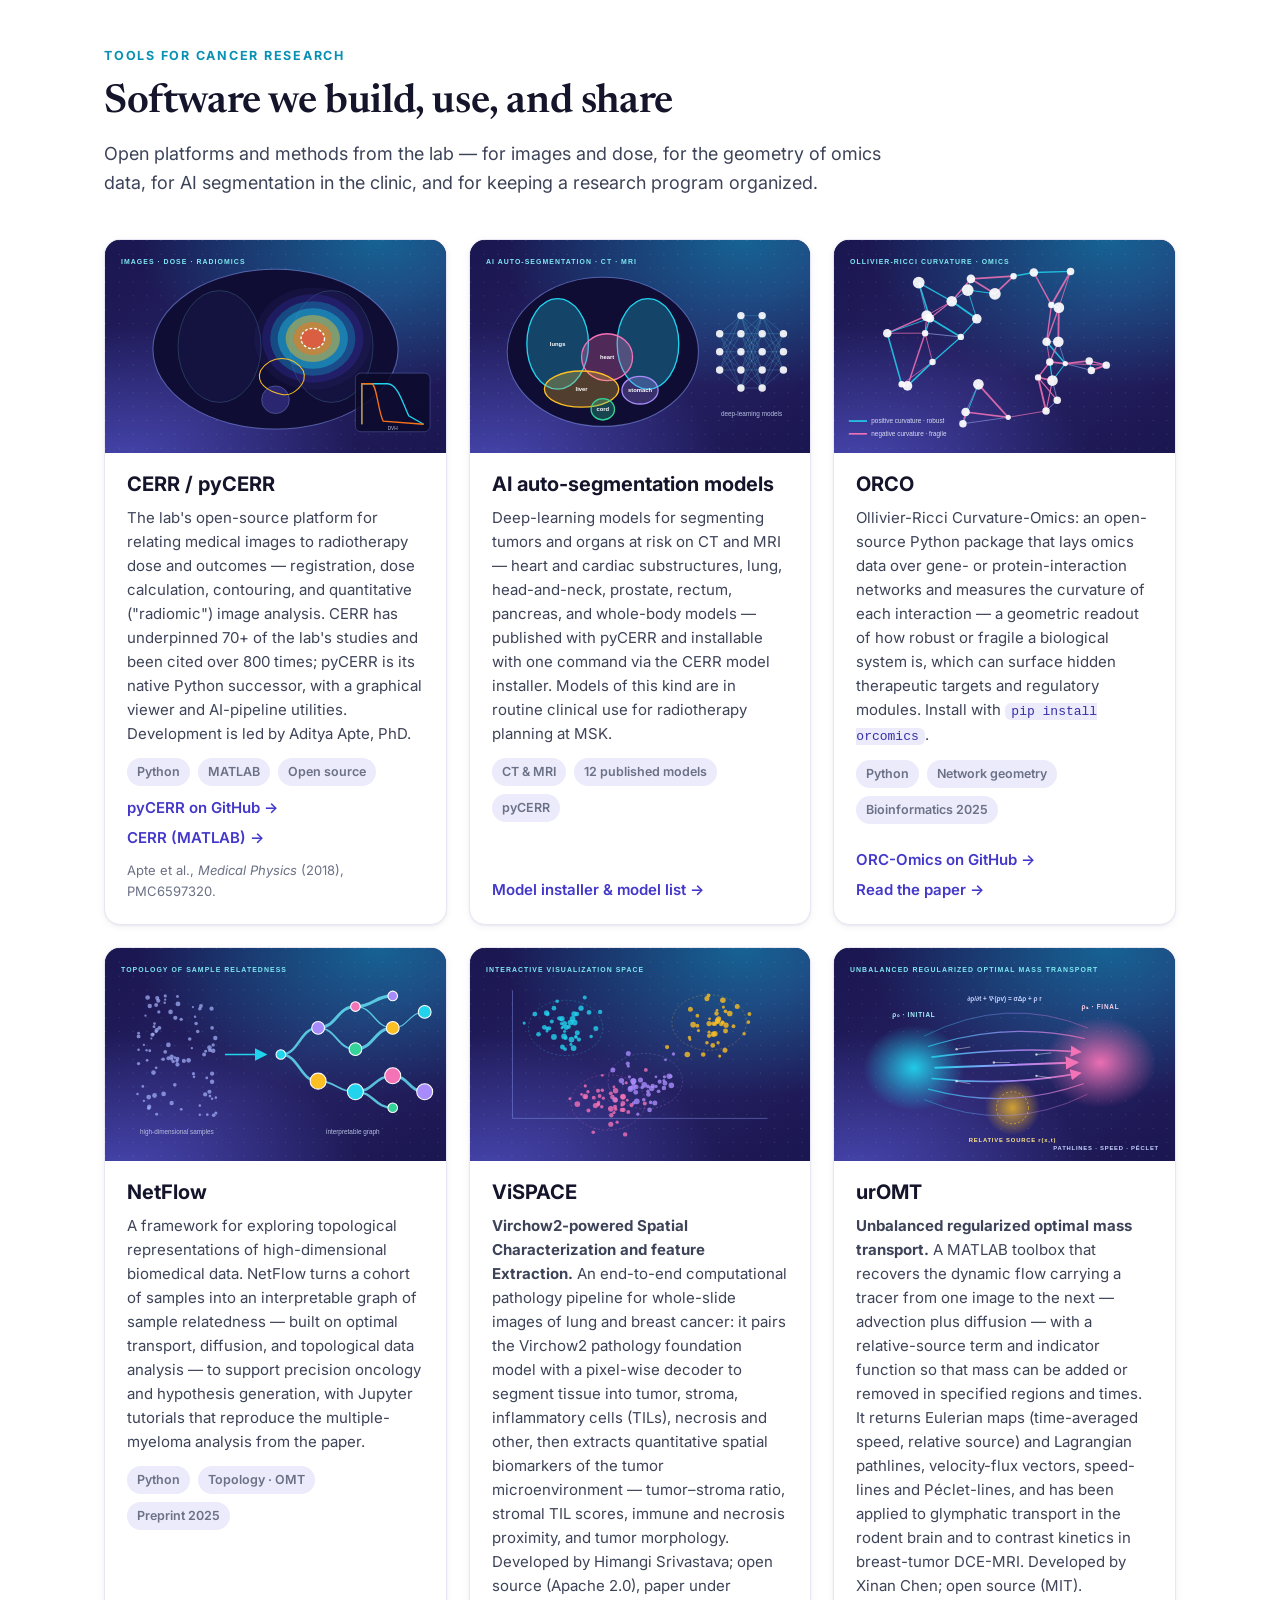
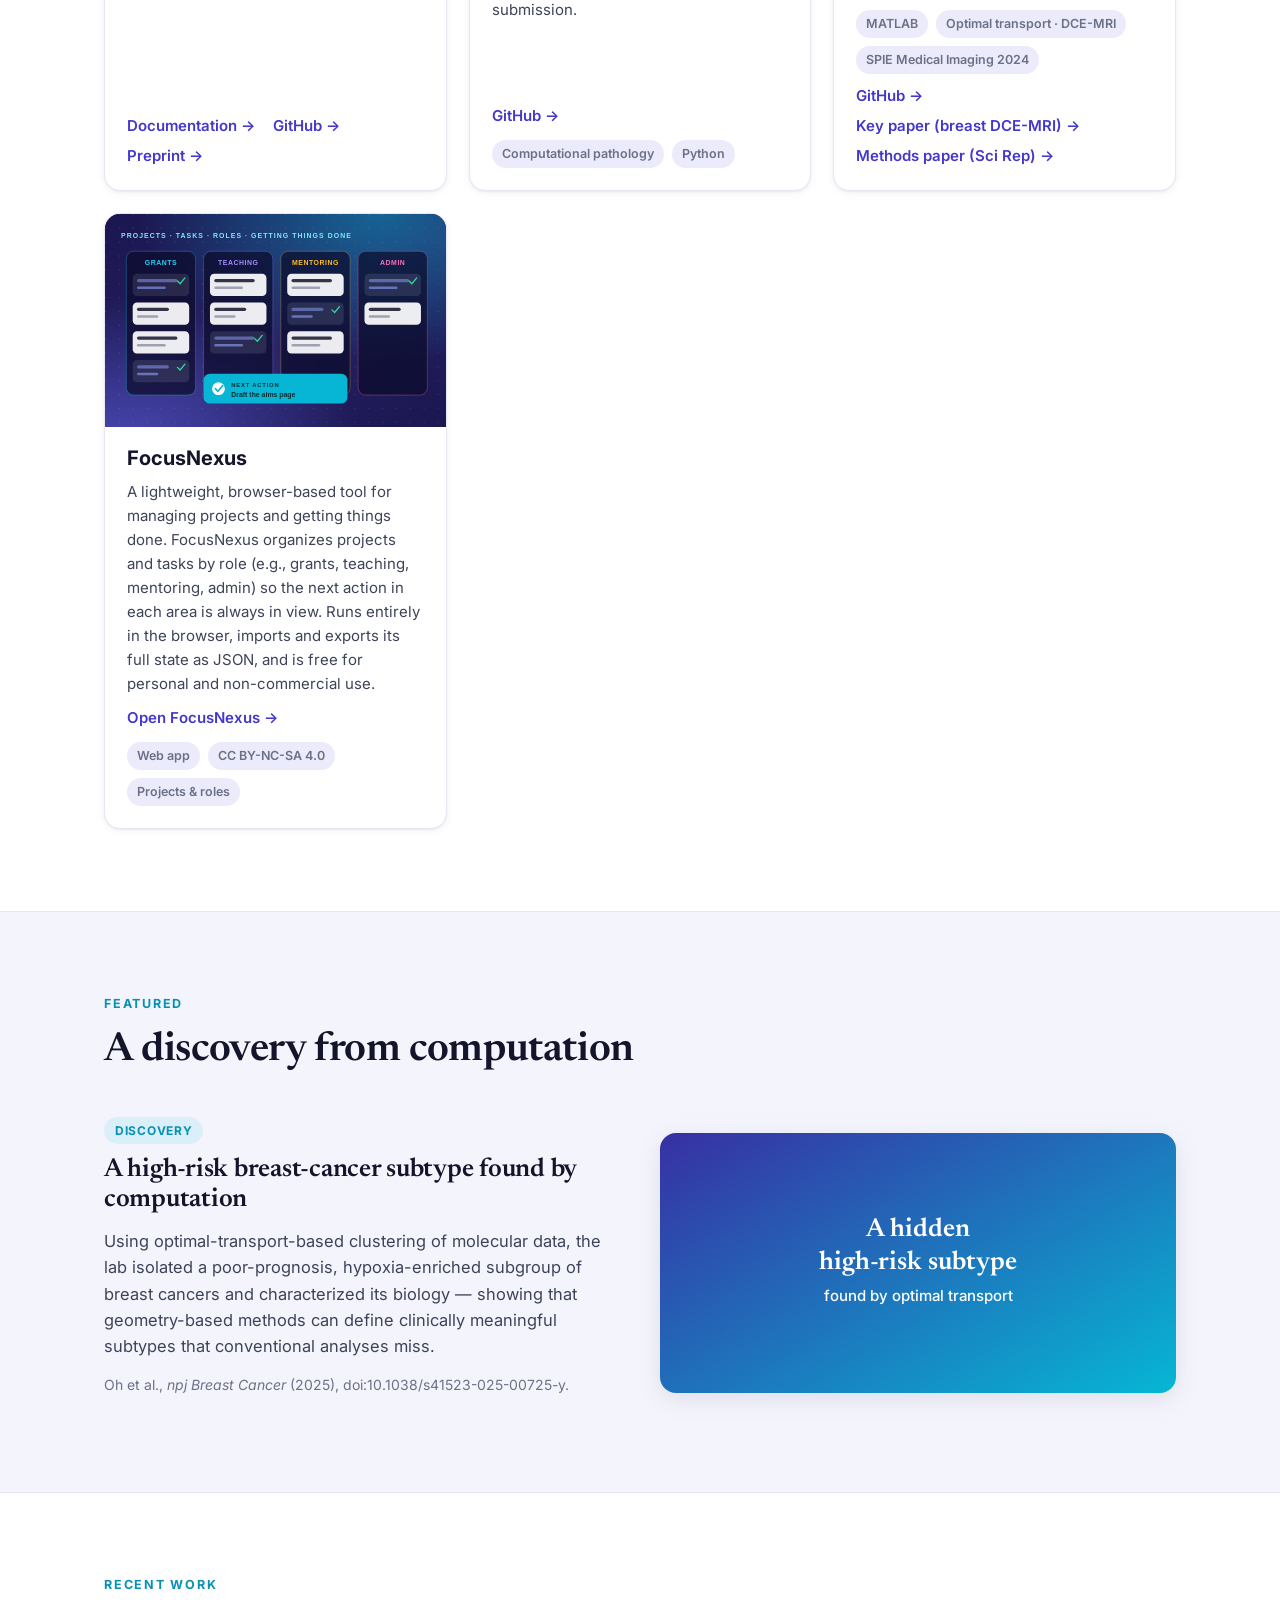
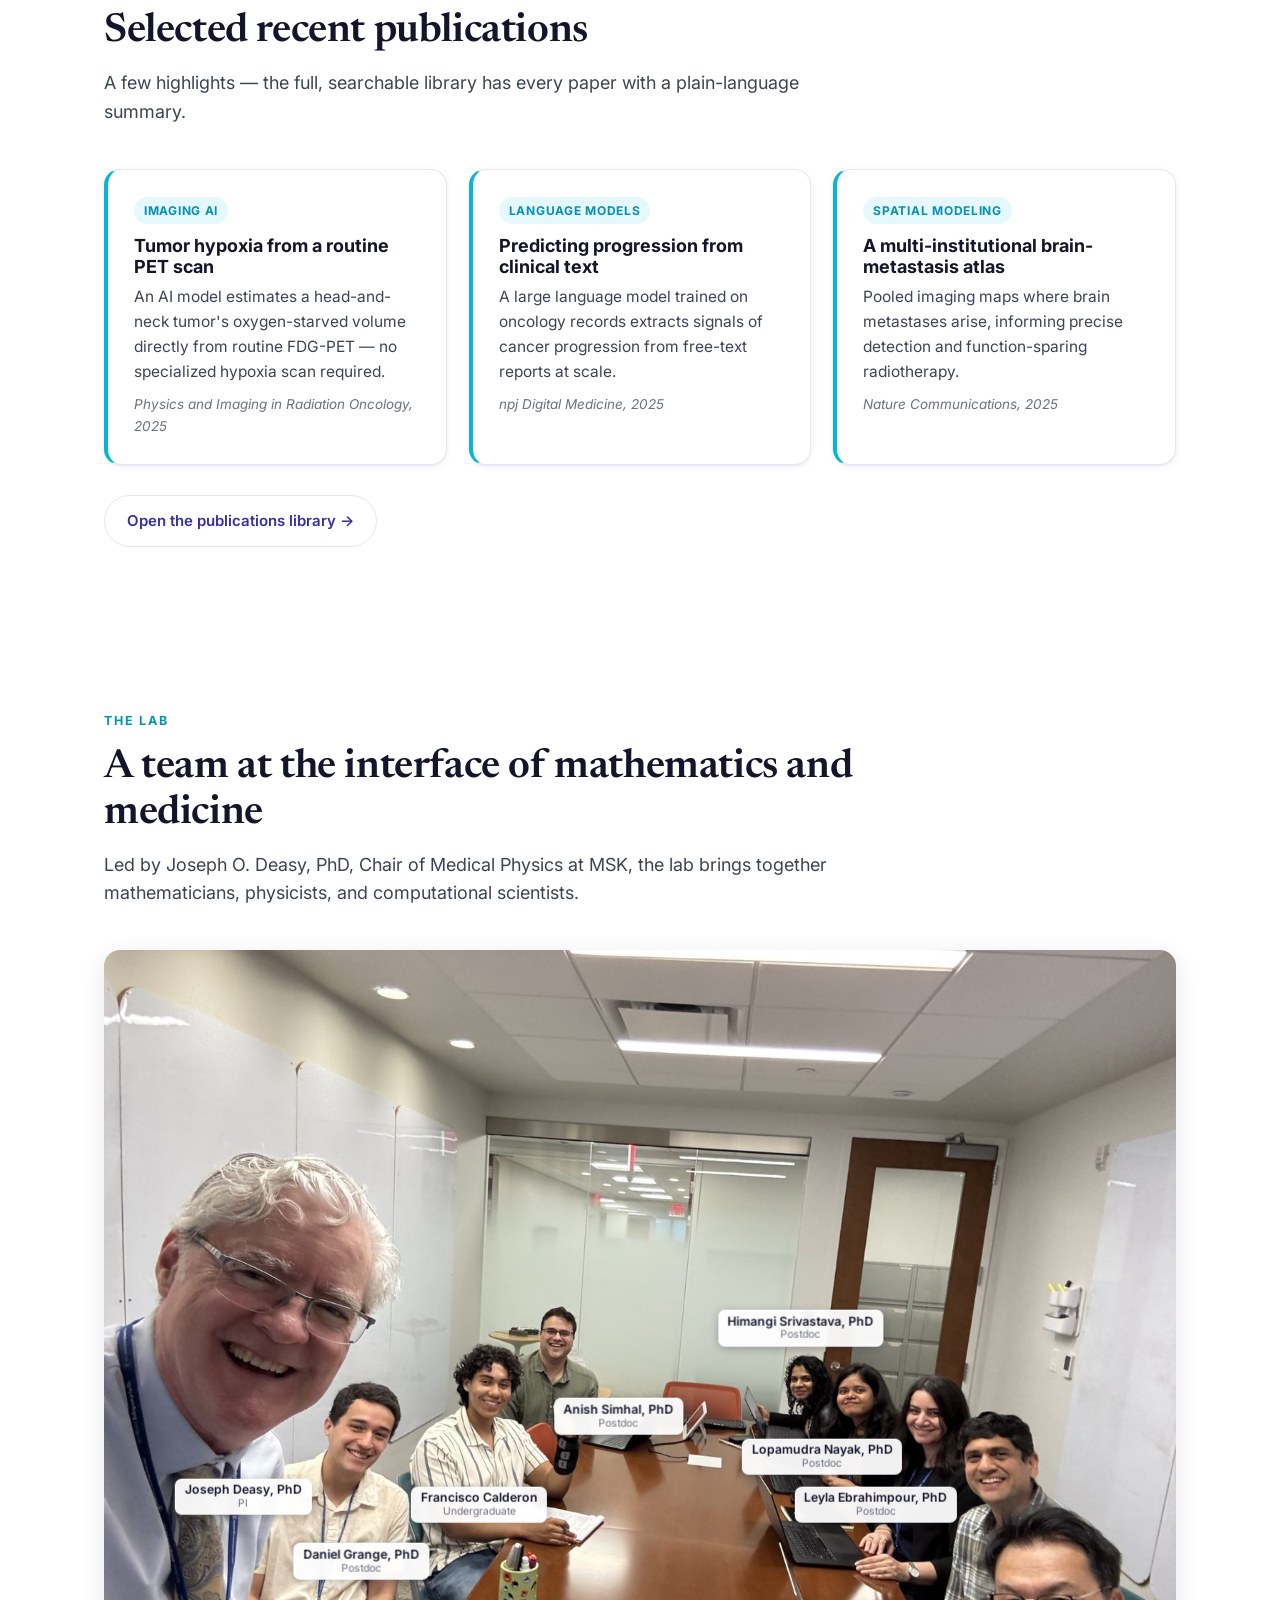
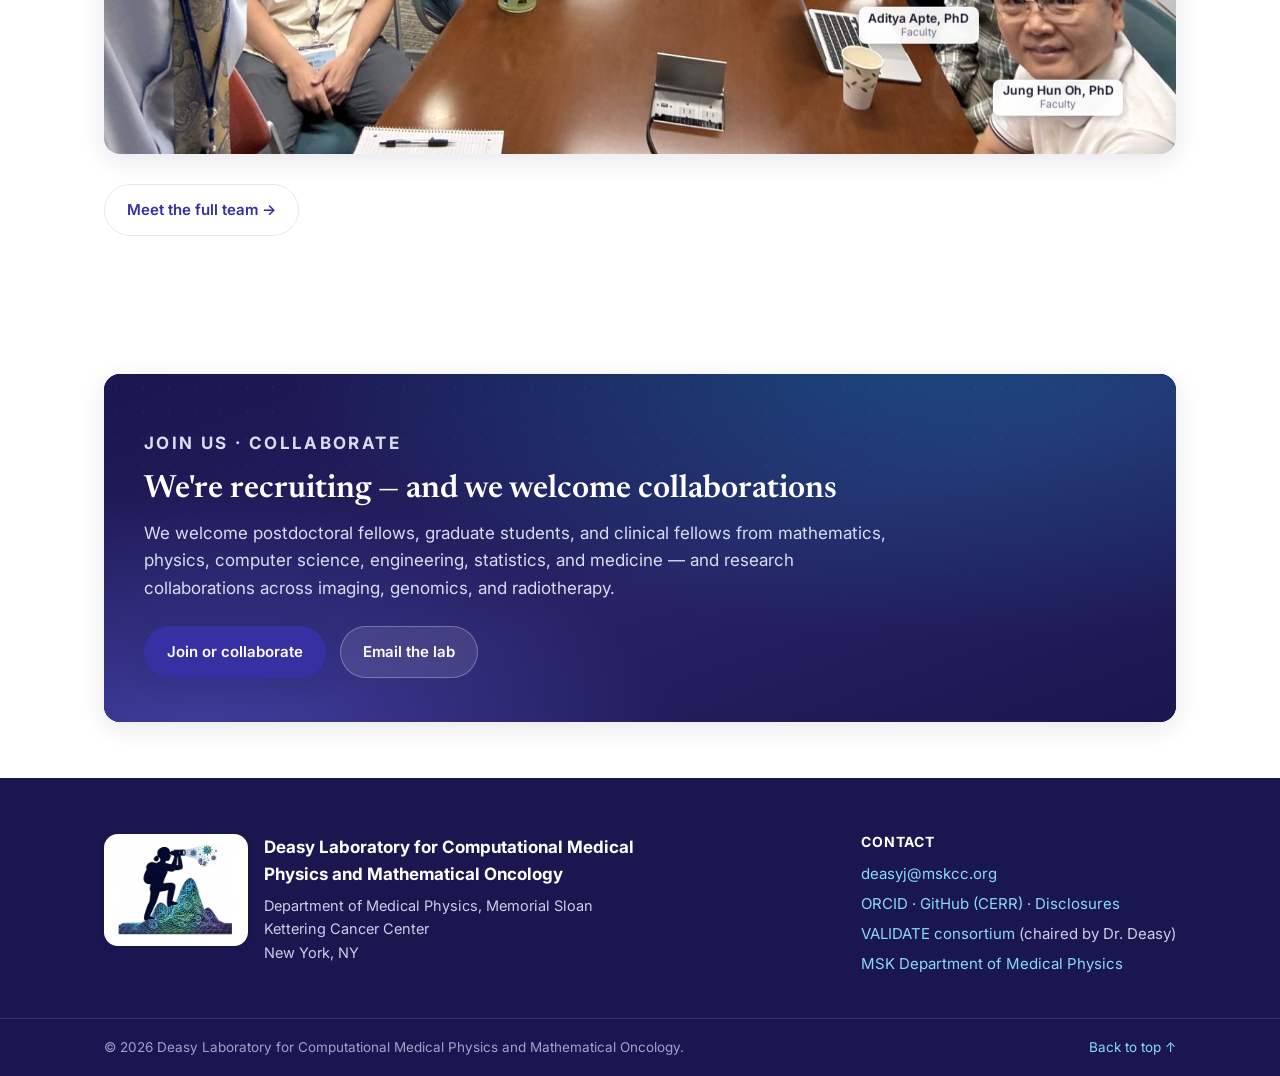
==== commit ed5de39b: "Tools: add urOMT card" ====
--- a/index.html
+++ b/index.html
@@ -342,6 +342,27 @@
           </article>
 
           <article class="toolcard">
+            <a class="toolcard__media" href="https://github.com/xinan-nancy-chen/urOMT" target="_blank" rel="noopener"><img src="assets/img/tools/uromt.svg" alt="urOMT: tracer mass carried along curved pathlines from an initial to a final distribution, with a relative-source region" loading="lazy" /></a>
+            <div class="toolcard__body">
+              <h3>urOMT</h3>
+              <p>
+                <strong>Unbalanced regularized optimal mass transport.</strong> A MATLAB toolbox that recovers the dynamic flow
+                carrying a tracer from one image to the next — advection plus diffusion — with a relative-source term and
+                indicator function so that mass can be added or removed in specified regions and times. It returns Eulerian
+                maps (time-averaged speed, relative source) and Lagrangian pathlines, velocity-flux vectors, speed-lines and
+                Péclet-lines, and has been applied to glymphatic transport in the rodent brain and to contrast kinetics in
+                breast-tumor DCE-MRI. Developed by Xinan Chen; open source (MIT).
+              </p>
+              <div class="tool__meta"><span>MATLAB</span><span>Optimal transport · DCE-MRI</span><span>SPIE Medical Imaging 2024</span></div>
+              <div class="toolcard__links">
+                <a class="linkout" href="https://github.com/xinan-nancy-chen/urOMT" target="_blank" rel="noopener">GitHub →</a>
+                <a class="linkout" href="https://doi.org/10.1117/12.3005382" target="_blank" rel="noopener">Key paper (breast DCE-MRI) →</a>
+                <a class="linkout" href="https://doi.org/10.1038/s41598-023-50874-y" target="_blank" rel="noopener">Methods paper (Sci Rep) →</a>
+              </div>
+            </div>
+          </article>
+
+          <article class="toolcard">
             <a class="toolcard__media" href="https://cerrver.github.io/focusnexus/" target="_blank" rel="noopener"><img src="assets/img/tools/focusnexus.svg" alt="FocusNexus: task cards organized by role with a highlighted next action" loading="lazy" /></a>
             <div class="toolcard__body">
               <h3>FocusNexus</h3>
--- a/assets/css/styles.css
+++ b/assets/css/styles.css
@@ -491,6 +491,9 @@
 .news__title a { color: var(--ink); }
 .news__title a:hover { color: var(--blue-700); }
 .news__meta { font-size: 14px; color: var(--muted); margin-bottom: 10px; }
+.news__cite { font-size: 13.5px; line-height: 1.5; color: var(--muted); margin-bottom: 10px; overflow-wrap: anywhere; }
+.news__cite em { font-style: italic; }
+.news__cite a { color: inherit; text-decoration: underline; text-decoration-color: rgba(55,48,163,.35); }
 .news__summary { font-size: 15.5px; color: var(--body); }
 .news__actions { display: flex; flex-wrap: wrap; align-items: center; gap: 10px; margin-top: 16px; }
 .news__figs { display: flex; flex-wrap: wrap; gap: 14px; margin-top: 14px; }
@@ -508,7 +511,7 @@
 .cards .news--compact { padding: 20px 22px; }
 .news--compact .news__title { font-size: 17px; }
 .news--compact .news__summary { font-size: 14.5px; display: -webkit-box; -webkit-line-clamp: 4; -webkit-box-orient: vertical; overflow: hidden; }
-.news--compact .news__meta, .news--compact .news__source, .news--compact .news__actions .pill + .pill { display: none; }
+.news--compact .news__meta, .news--compact .news__cite, .news--compact .news__source, .news--compact .news__actions .pill + .pill { display: none; }
 .news--compact .news__actions { margin-top: 12px; }
 .news--compact .pill { padding: 7px 13px; font-size: 13px; }
 /* mentee directory */
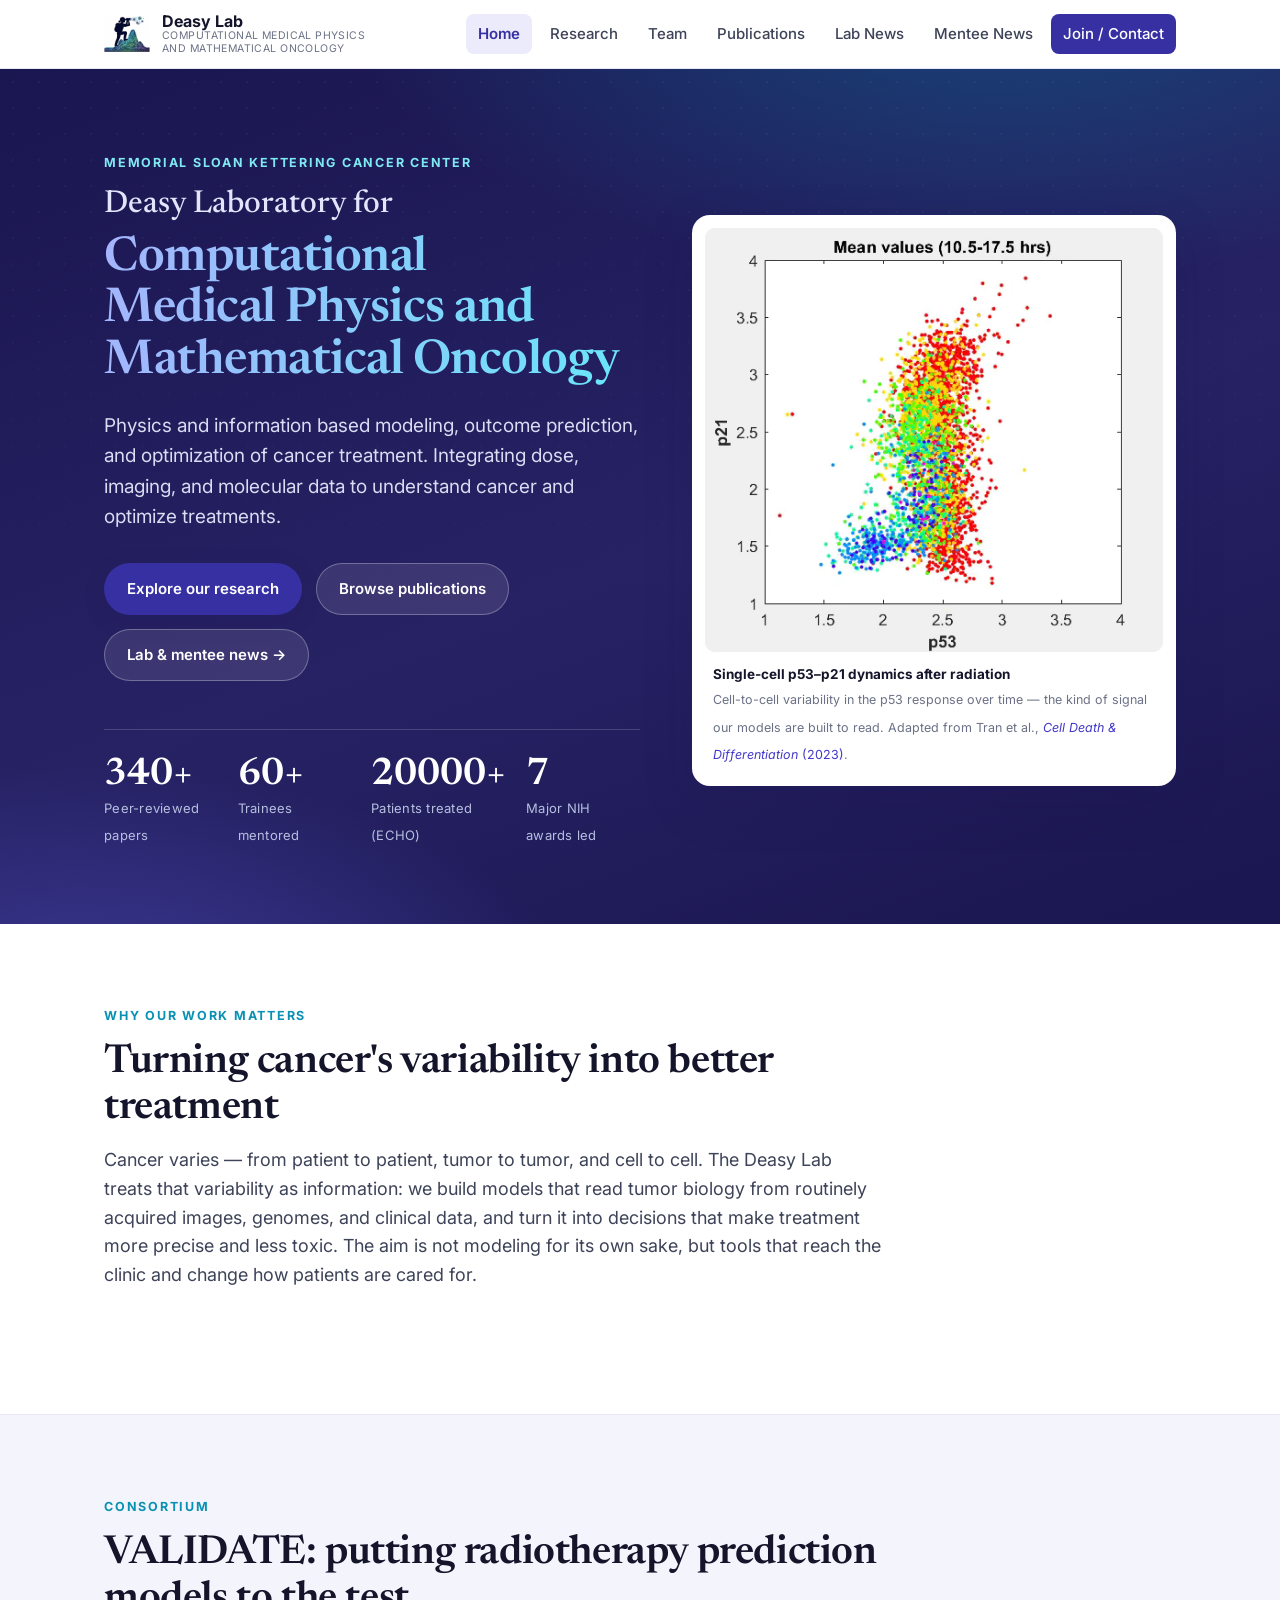
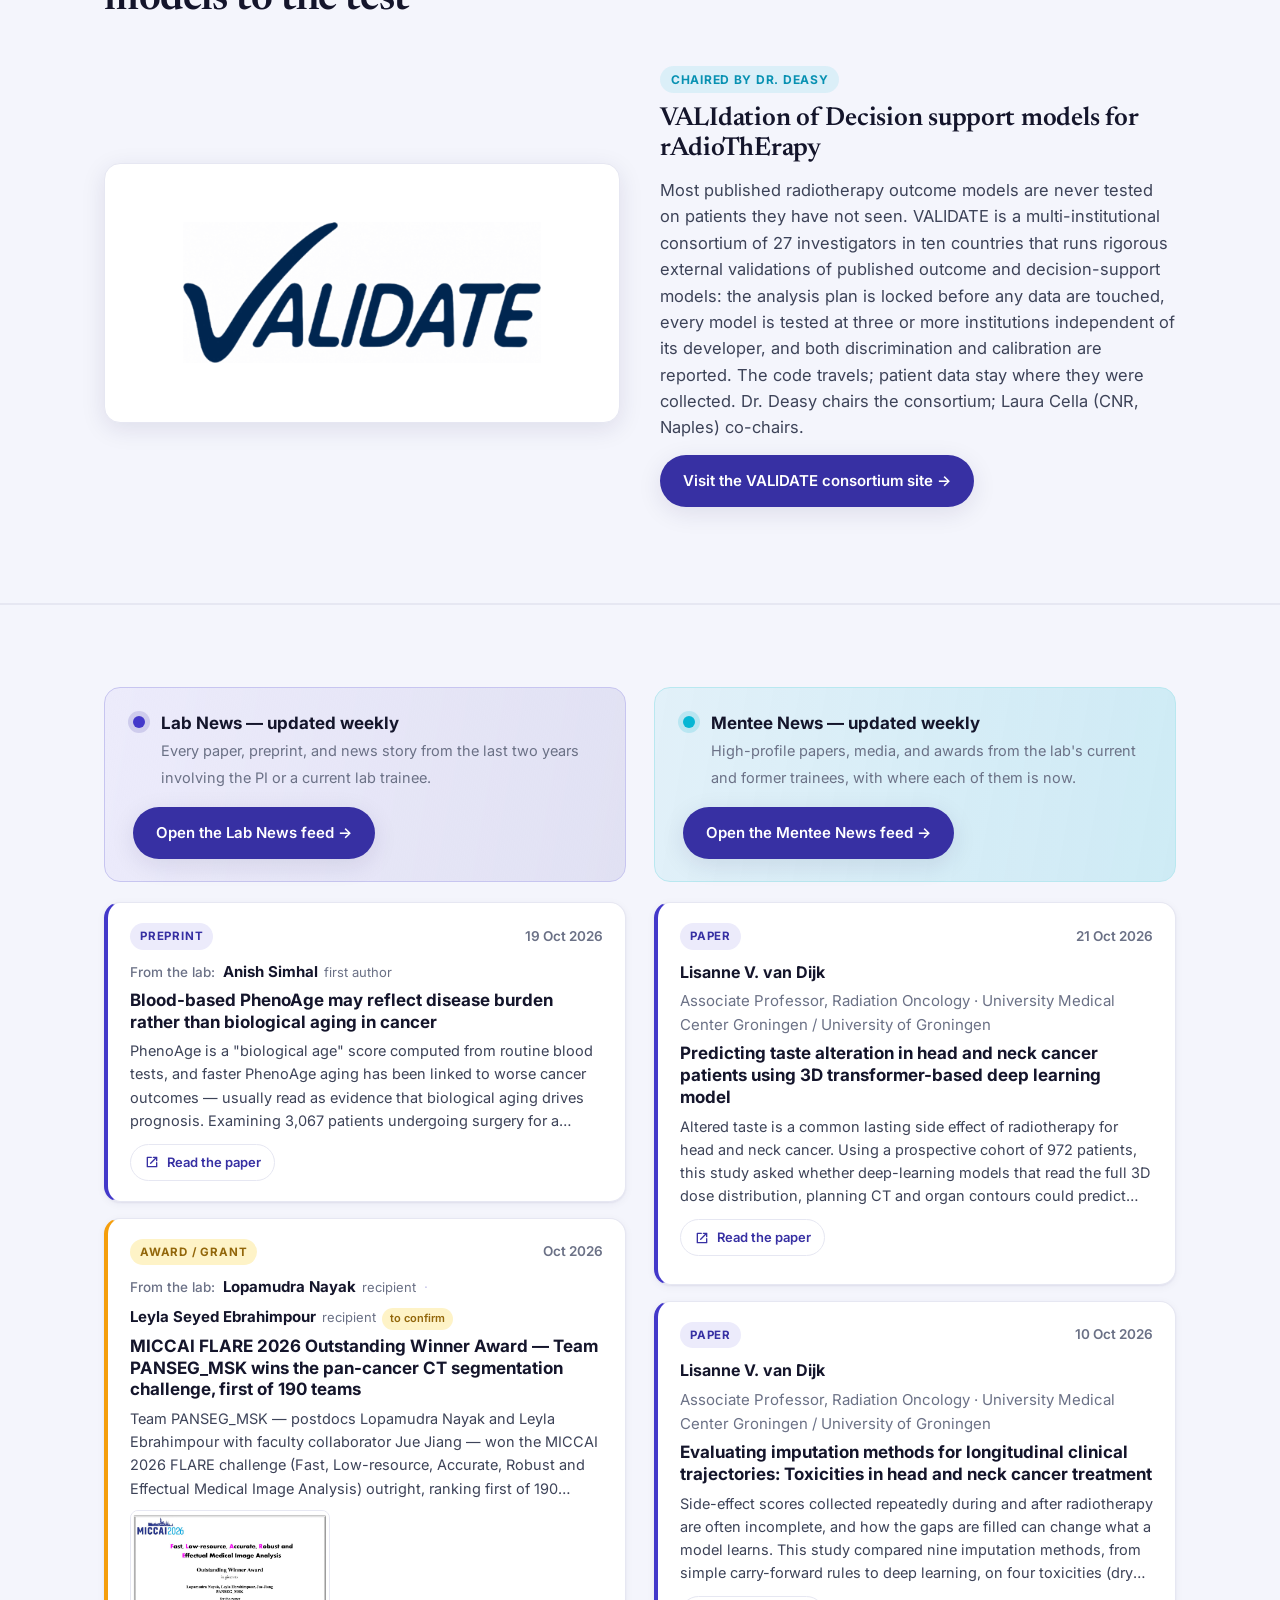
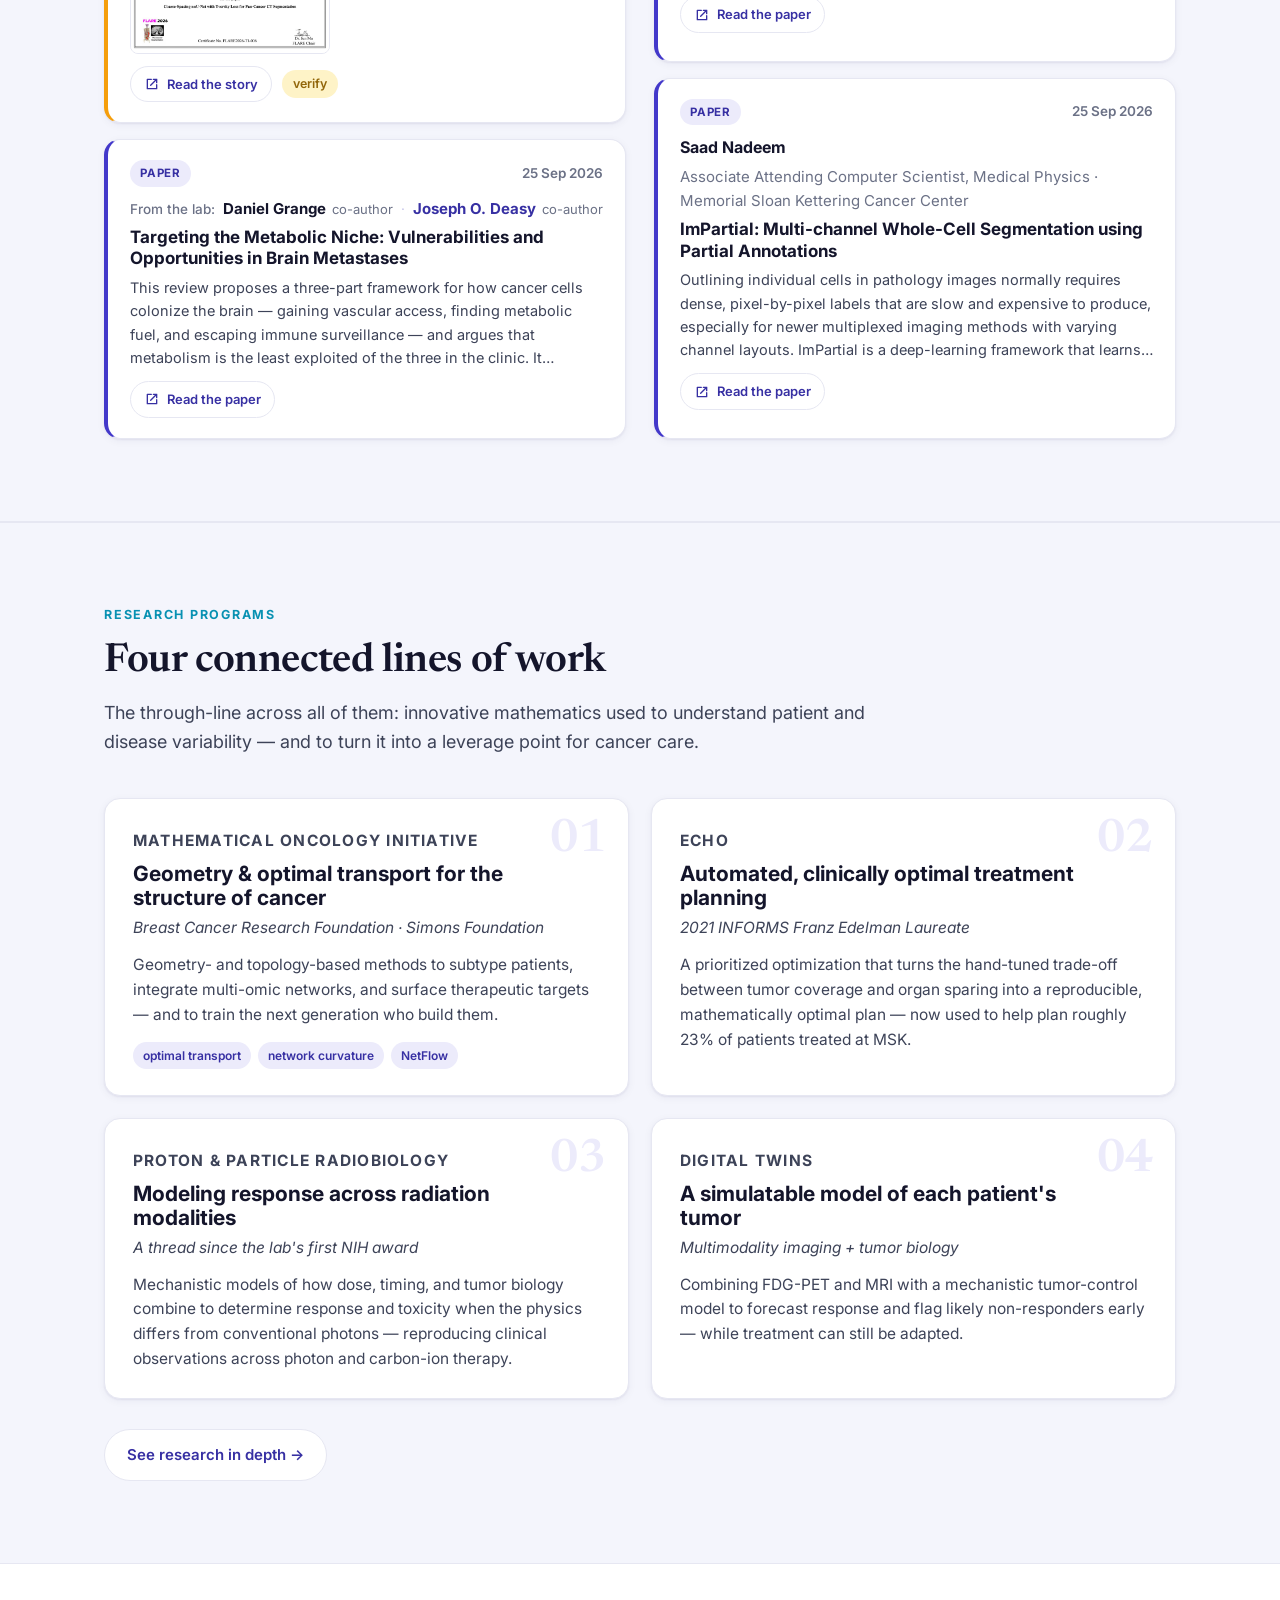
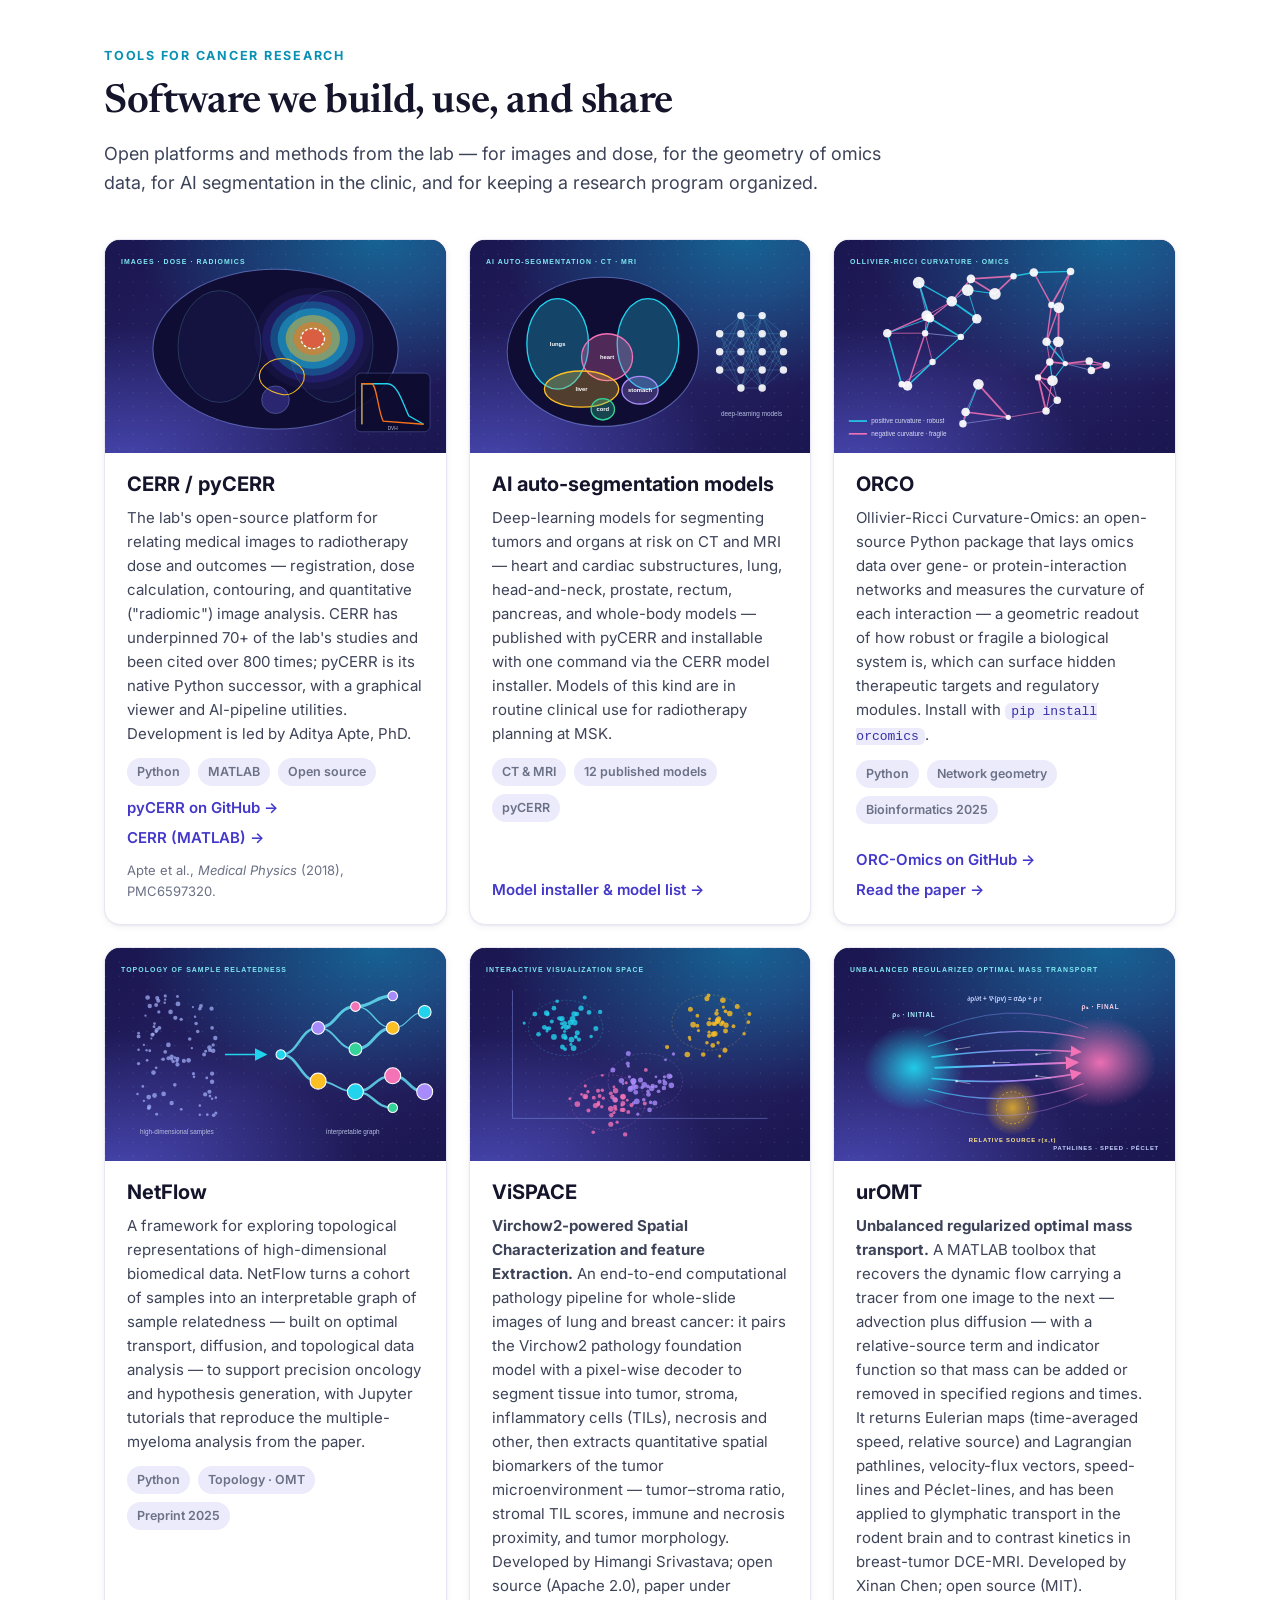
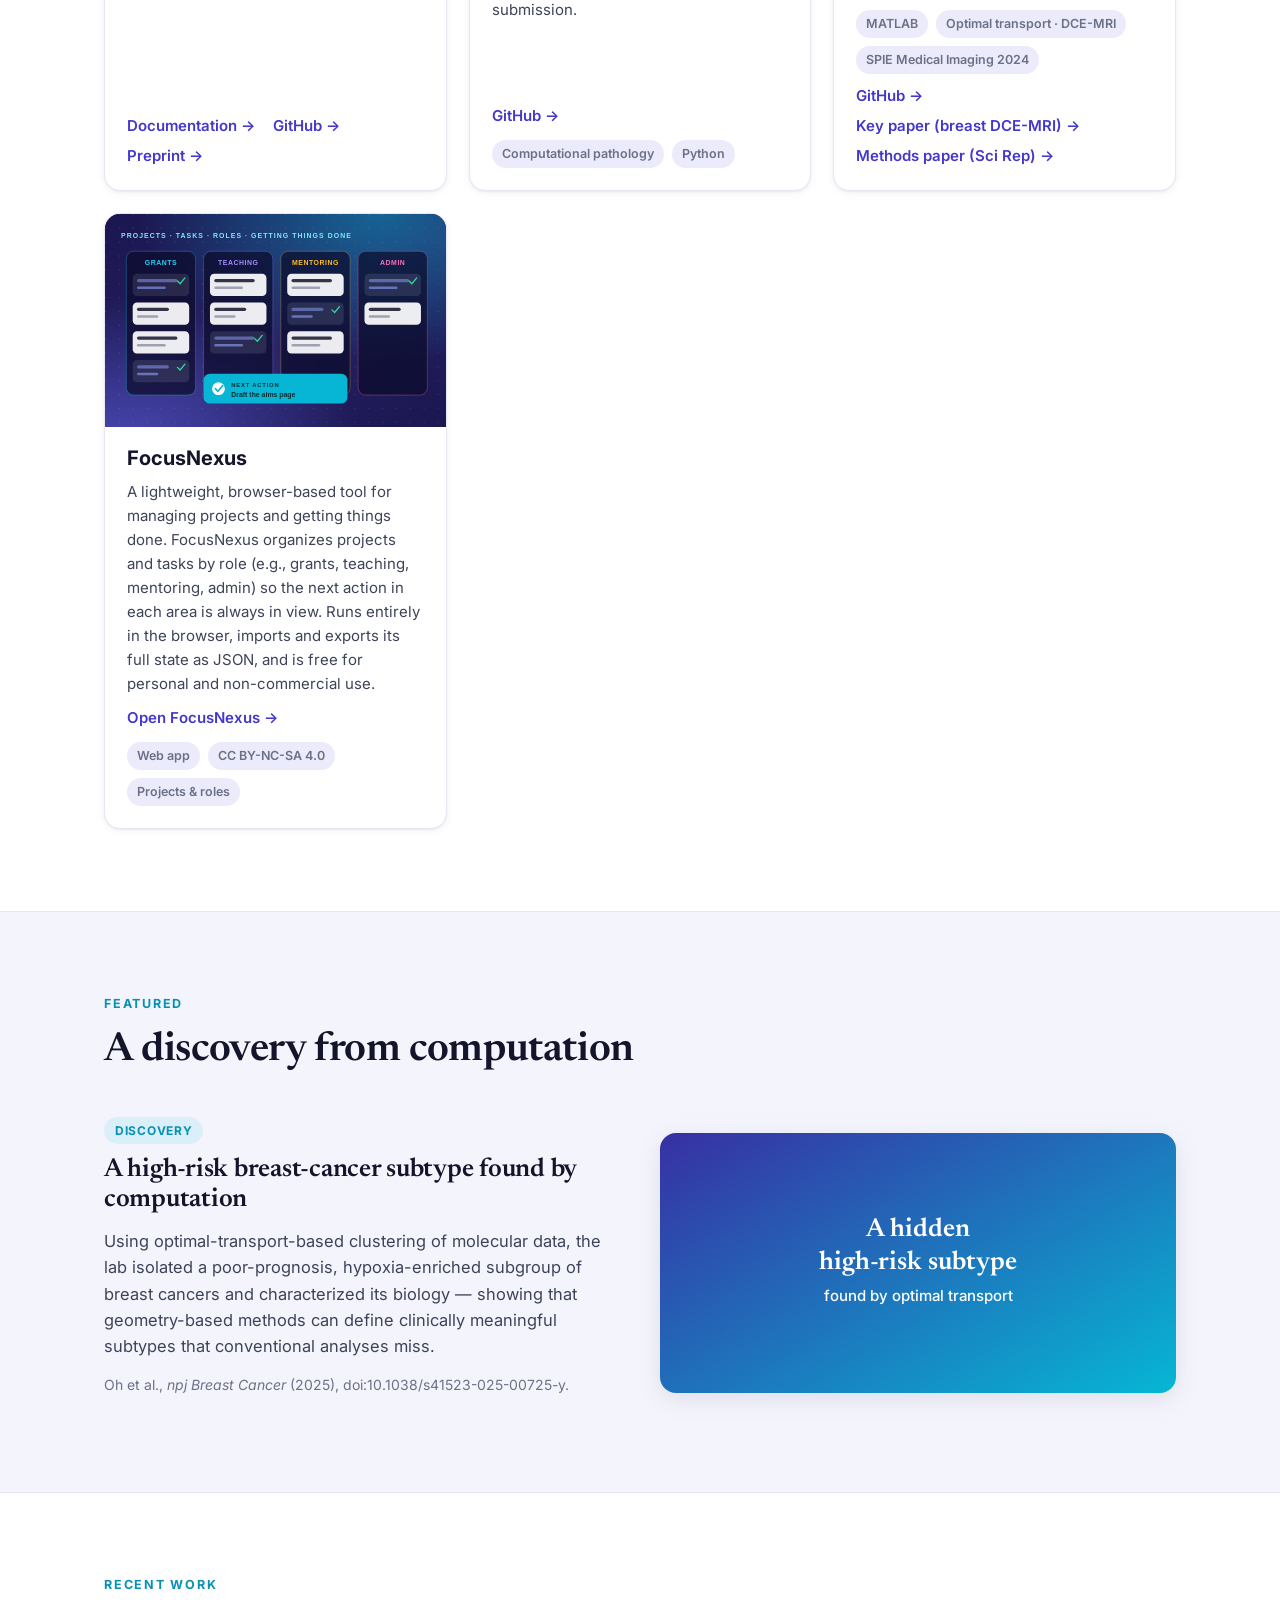
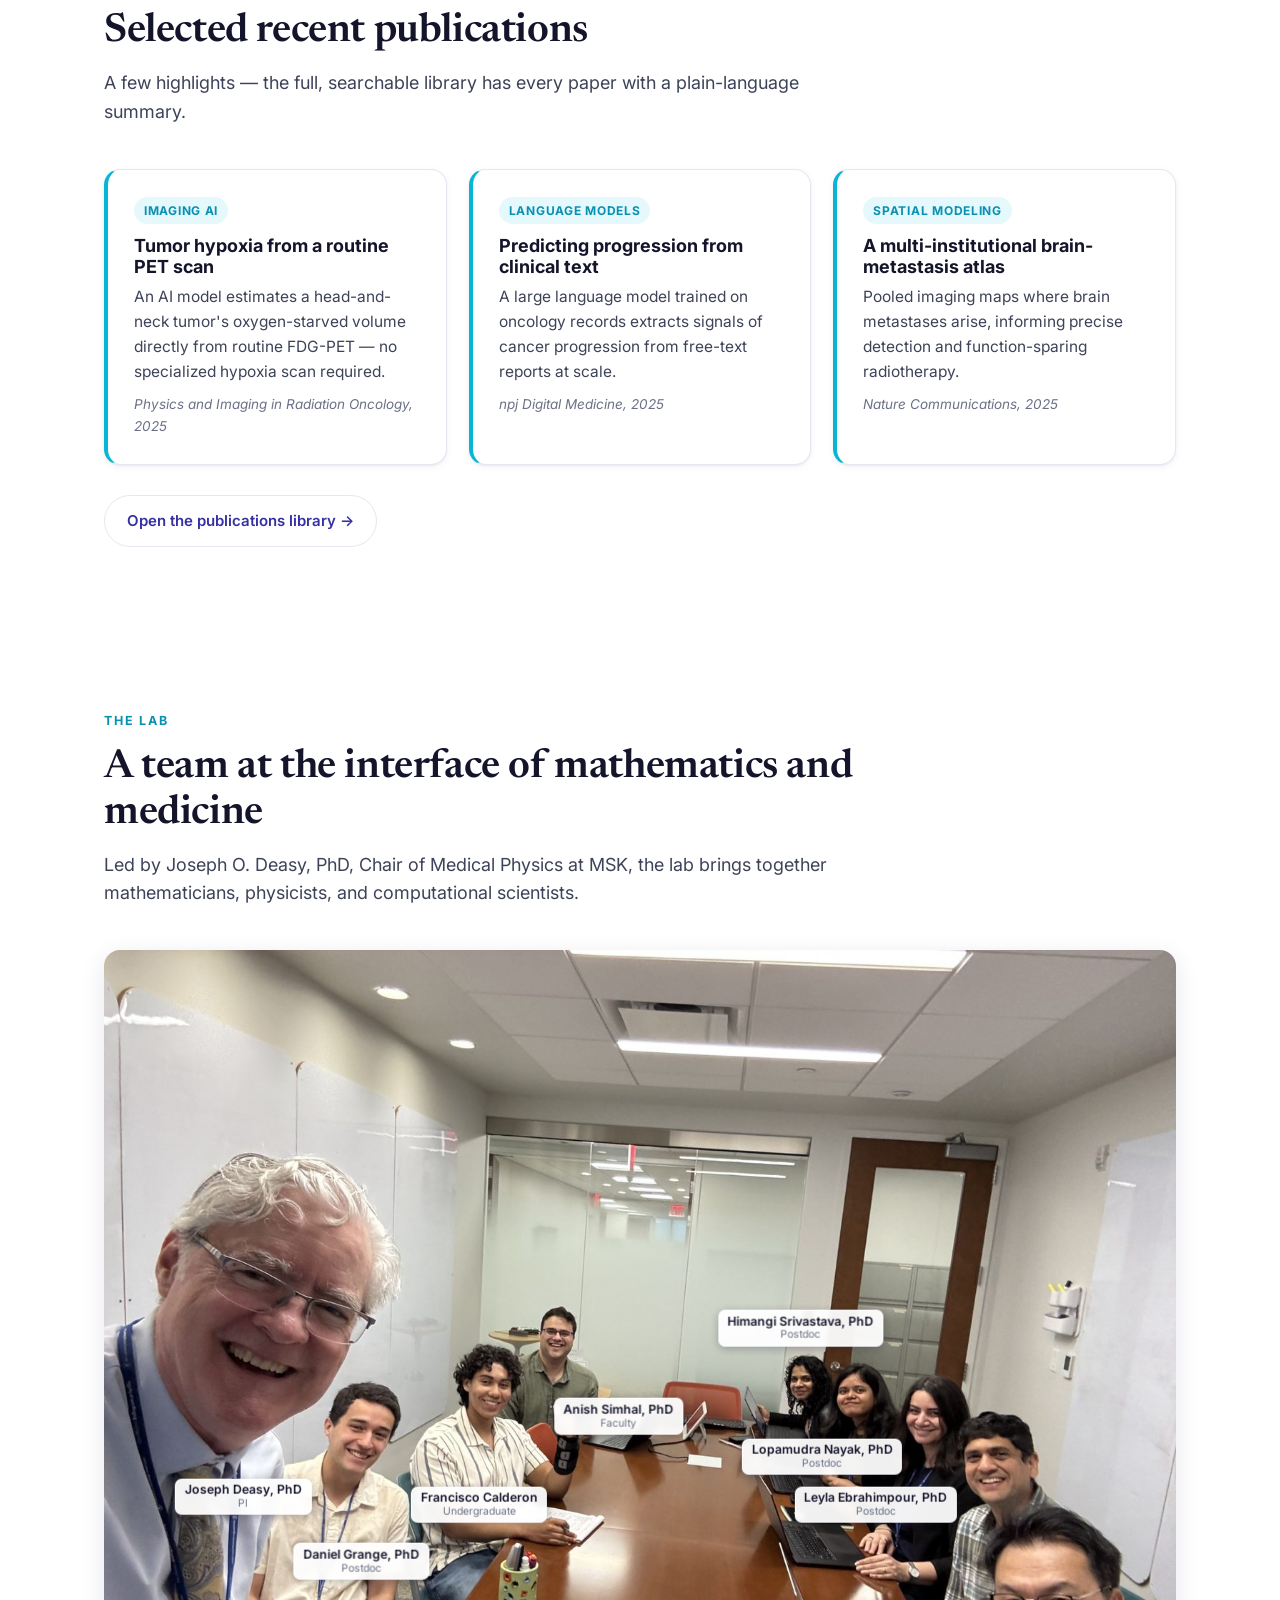
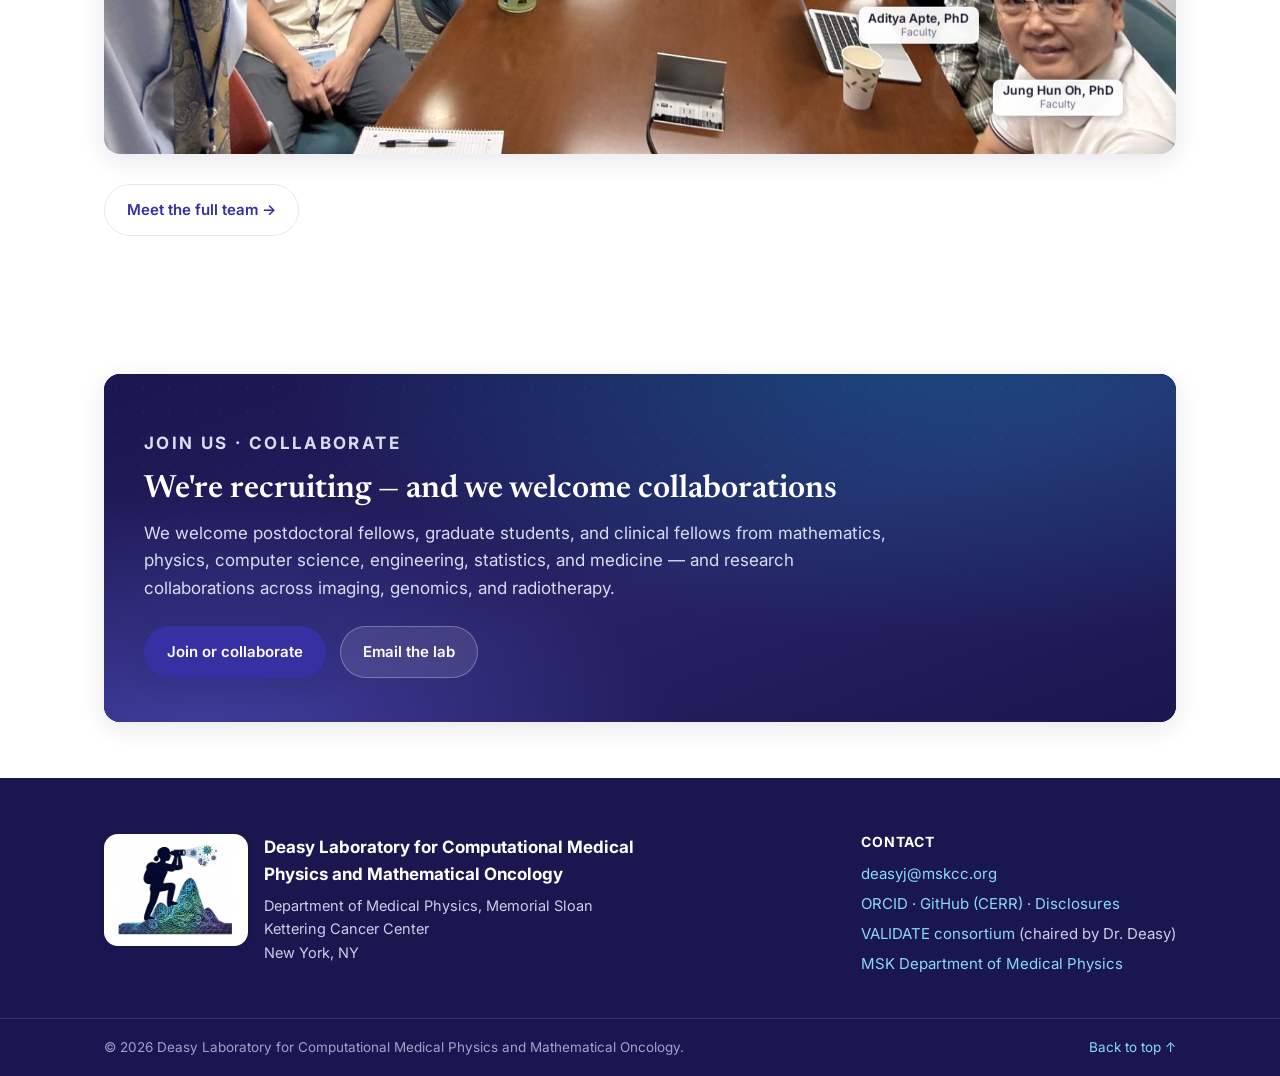
==== commit a447db7f: "Team: Anish Simhal to faculty collaborators (Instructor, Predictive Informatics)" ====
--- a/index.html
+++ b/index.html
@@ -452,12 +452,12 @@
         </div>
         <figure class="teamphoto">
           <div class="teamphoto__frame">
-            <img src="assets/img/lab-team.jpg" alt="The Deasy Laboratory for Computational Medical Physics and Mathematical Oncology meeting around a conference table. Left to right: Joseph Deasy, PhD (PI); Daniel Grange, PhD (postdoc); Francisco Calderon (undergraduate); Anish Simhal, PhD (postdoc); Himangi Srivastava, PhD (postdoc); Lopamudra Nayak, PhD (postdoc); Leyla Ebrahimpour, PhD (postdoc); Aditya Apte, PhD (faculty); Jung Hun Oh, PhD (faculty)." />
+            <img src="assets/img/lab-team.jpg" alt="The Deasy Laboratory for Computational Medical Physics and Mathematical Oncology meeting around a conference table. Left to right: Joseph Deasy, PhD (PI); Daniel Grange, PhD (postdoc); Francisco Calderon (undergraduate); Anish Simhal, PhD (faculty); Himangi Srivastava, PhD (postdoc); Lopamudra Nayak, PhD (postdoc); Leyla Ebrahimpour, PhD (postdoc); Aditya Apte, PhD (faculty); Jung Hun Oh, PhD (faculty)." />
             <ul class="teamphoto__labels" aria-hidden="true">
             <li class="teamphoto__label" style="--x:13;--y:68"><strong>Joseph Deasy, PhD</strong><span>PI</span></li>
             <li class="teamphoto__label" style="--x:24;--y:76"><strong>Daniel Grange, PhD</strong><span>Postdoc</span></li>
             <li class="teamphoto__label" style="--x:35;--y:69"><strong>Francisco Calderon</strong><span>Undergraduate</span></li>
-            <li class="teamphoto__label" style="--x:48;--y:58"><strong>Anish Simhal, PhD</strong><span>Postdoc</span></li>
+            <li class="teamphoto__label" style="--x:48;--y:58"><strong>Anish Simhal, PhD</strong><span>Faculty</span></li>
             <li class="teamphoto__label" style="--x:65;--y:47"><strong>Himangi Srivastava, PhD</strong><span>Postdoc</span></li>
             <li class="teamphoto__label" style="--x:67;--y:63"><strong>Lopamudra Nayak, PhD</strong><span>Postdoc</span></li>
             <li class="teamphoto__label" style="--x:72;--y:69"><strong>Leyla Ebrahimpour, PhD</strong><span>Postdoc</span></li>
@@ -465,7 +465,7 @@
             <li class="teamphoto__label" style="--x:89;--y:93"><strong>Jung Hun Oh, PhD</strong><span>Faculty</span></li>
             </ul>
           </div>
-          <figcaption class="teamphoto__cap">Left to right: Joseph Deasy, PhD (PI); Daniel Grange, PhD (postdoc); Francisco Calderon (undergraduate); Anish Simhal, PhD (postdoc); Himangi Srivastava, PhD (postdoc); Lopamudra Nayak, PhD (postdoc); Leyla Ebrahimpour, PhD (postdoc); Aditya Apte, PhD (faculty); Jung Hun Oh, PhD (faculty).</figcaption>
+          <figcaption class="teamphoto__cap">Left to right: Joseph Deasy, PhD (PI); Daniel Grange, PhD (postdoc); Francisco Calderon (undergraduate); Anish Simhal, PhD (faculty); Himangi Srivastava, PhD (postdoc); Lopamudra Nayak, PhD (postdoc); Leyla Ebrahimpour, PhD (postdoc); Aditya Apte, PhD (faculty); Jung Hun Oh, PhD (faculty).</figcaption>
         </figure>
         <div class="section__more">
           <a class="btn btn--ghost" href="team.html">Meet the full team →</a>
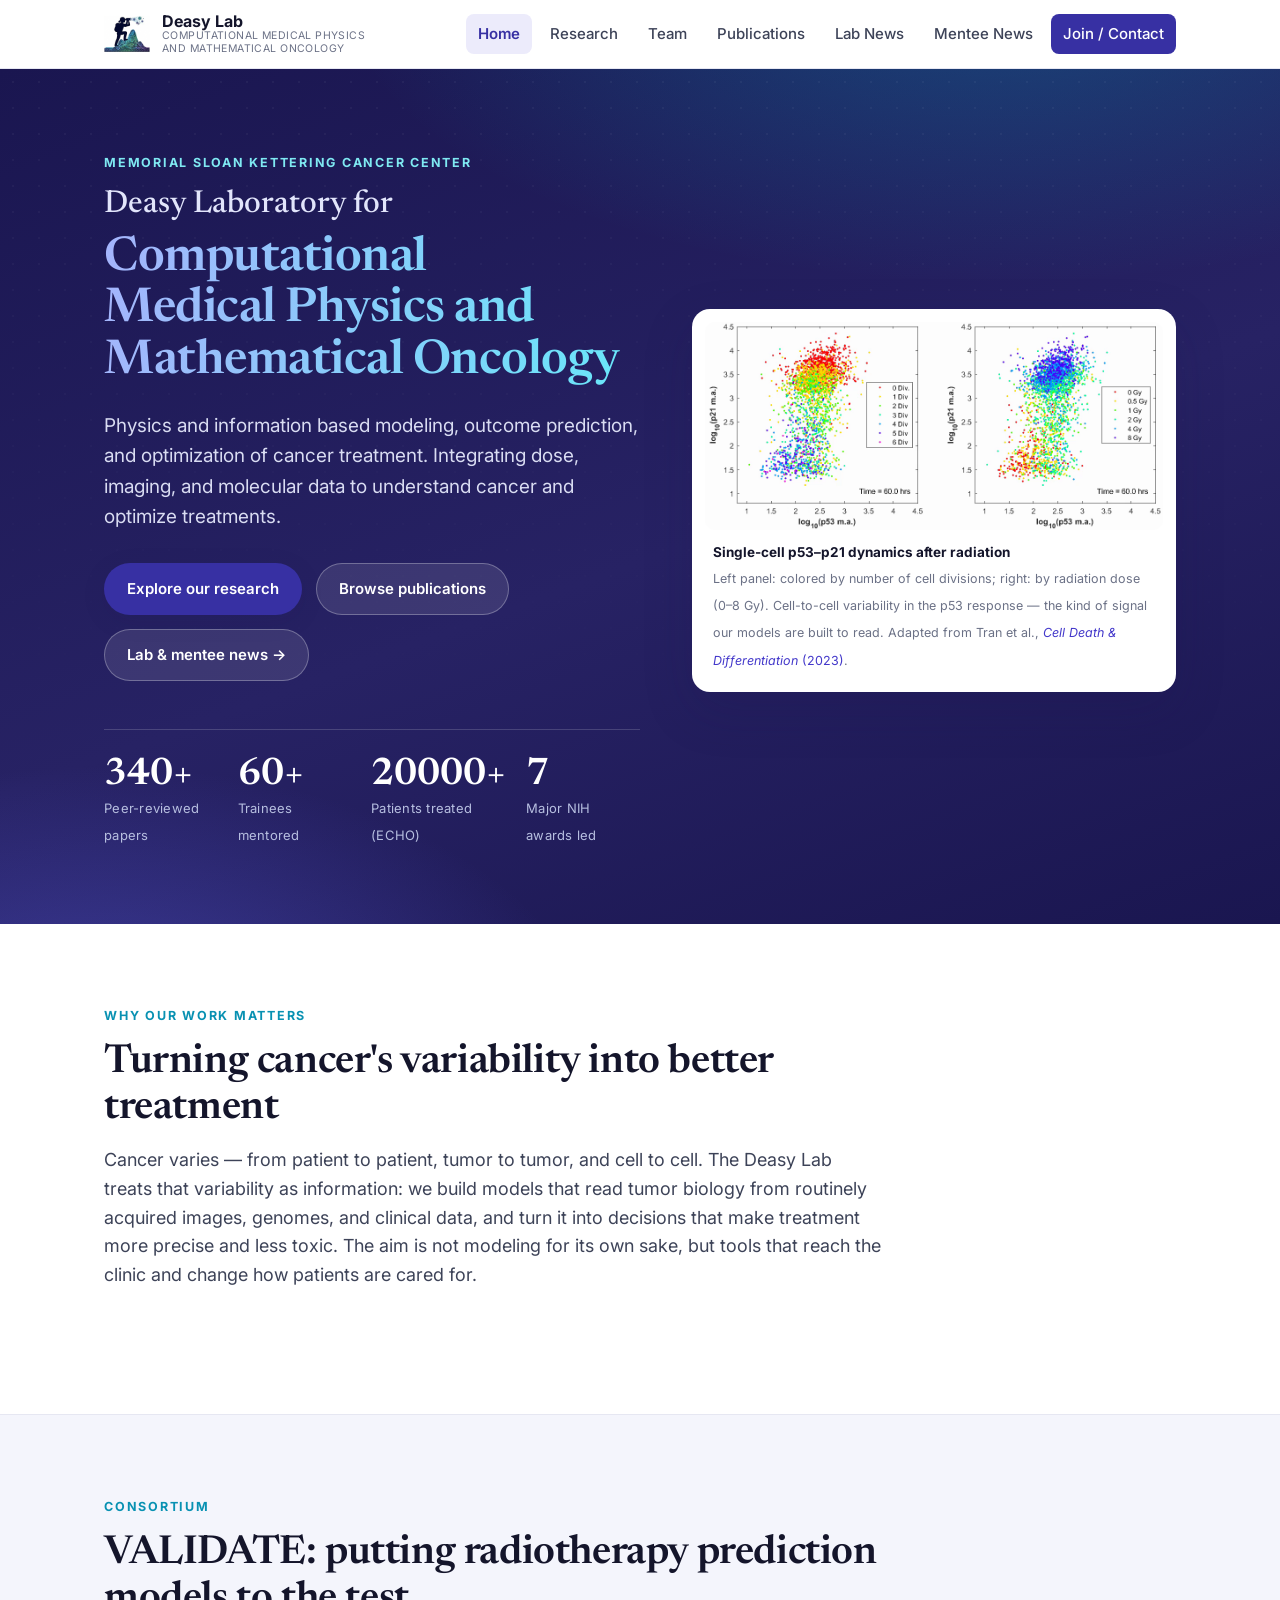
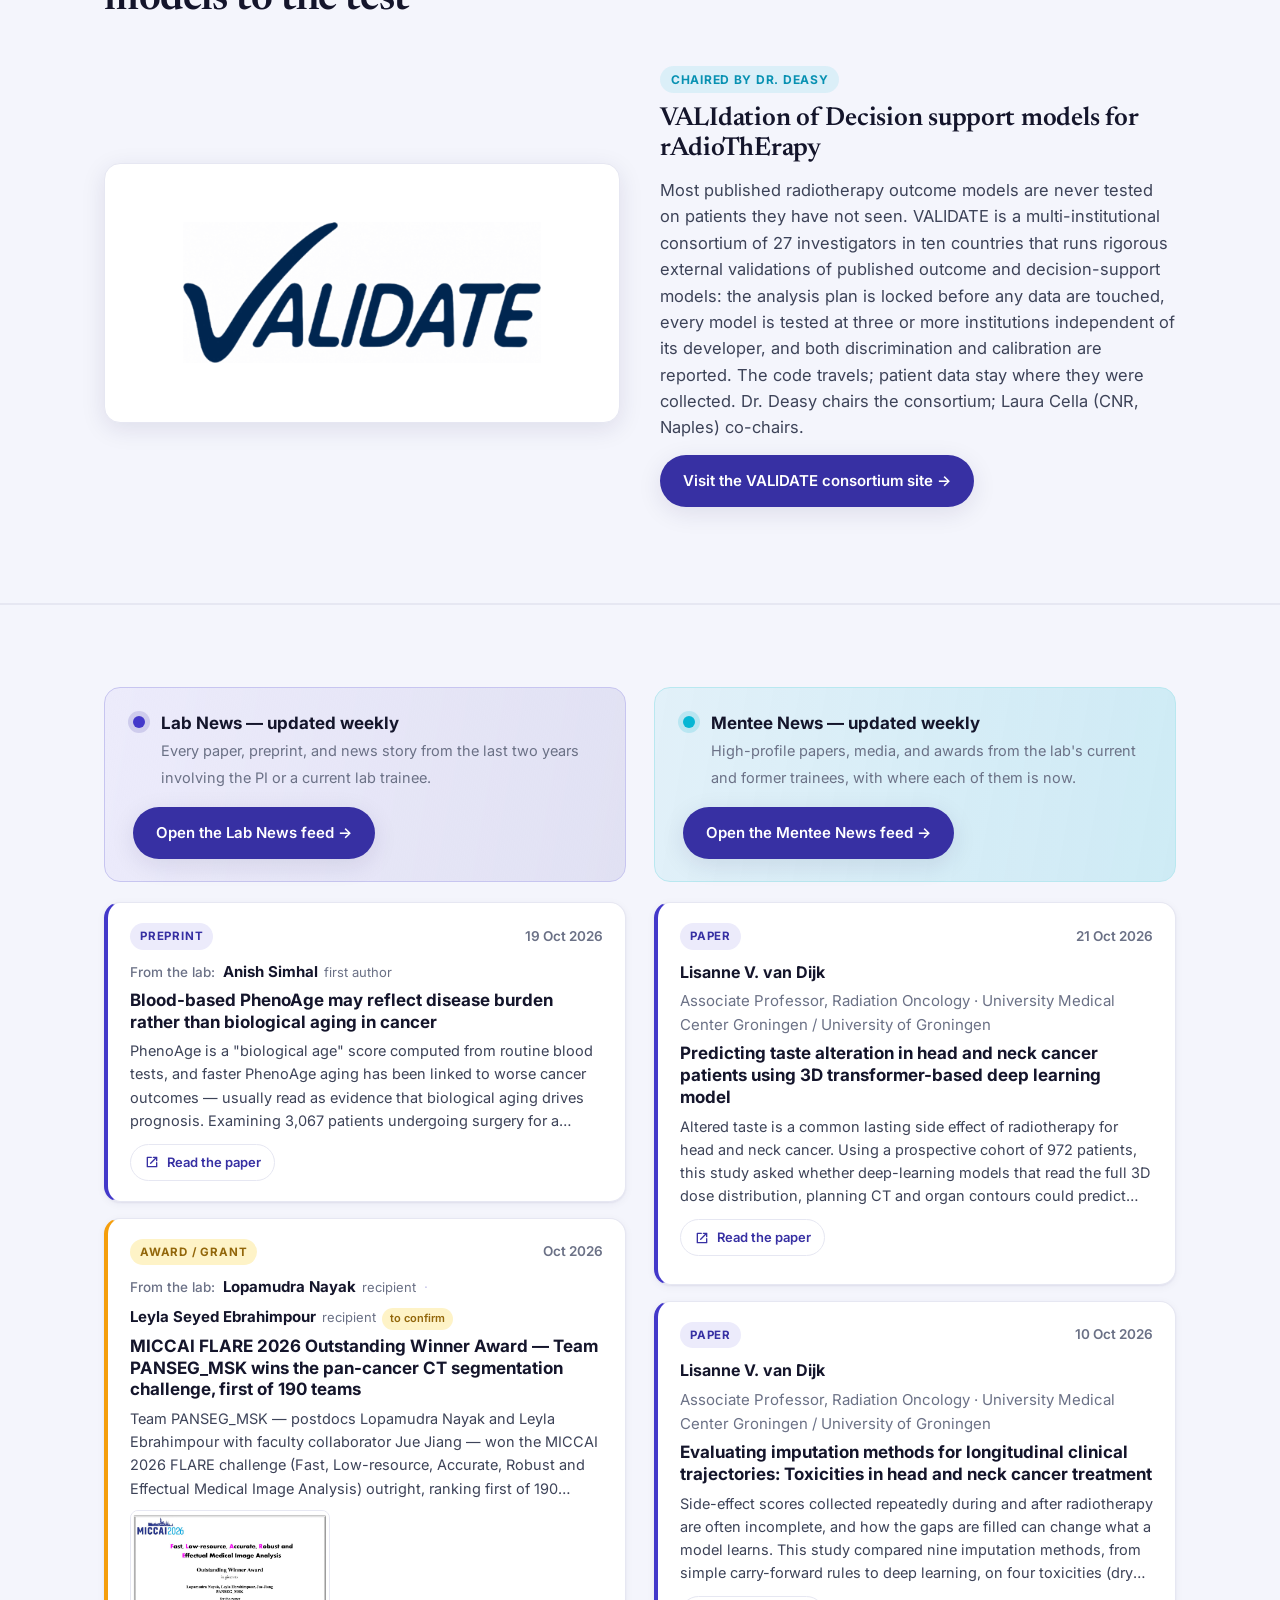
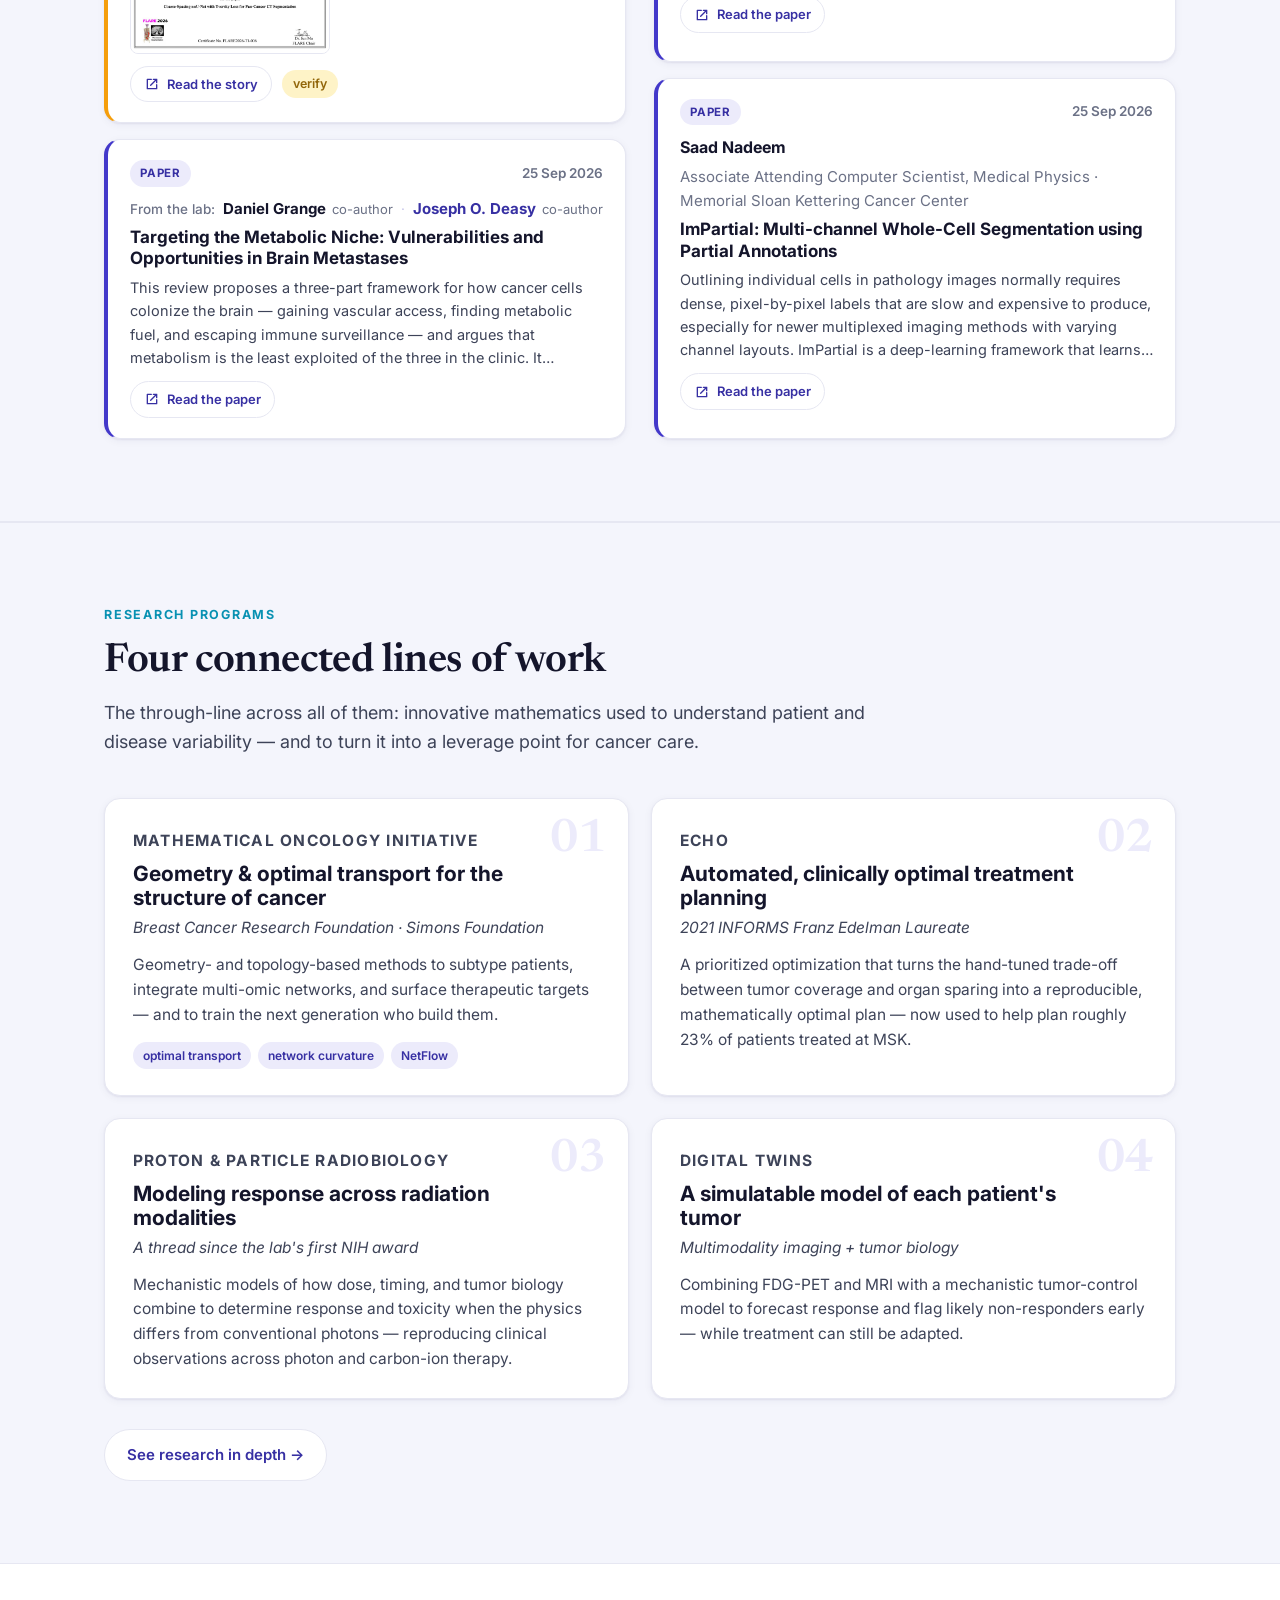
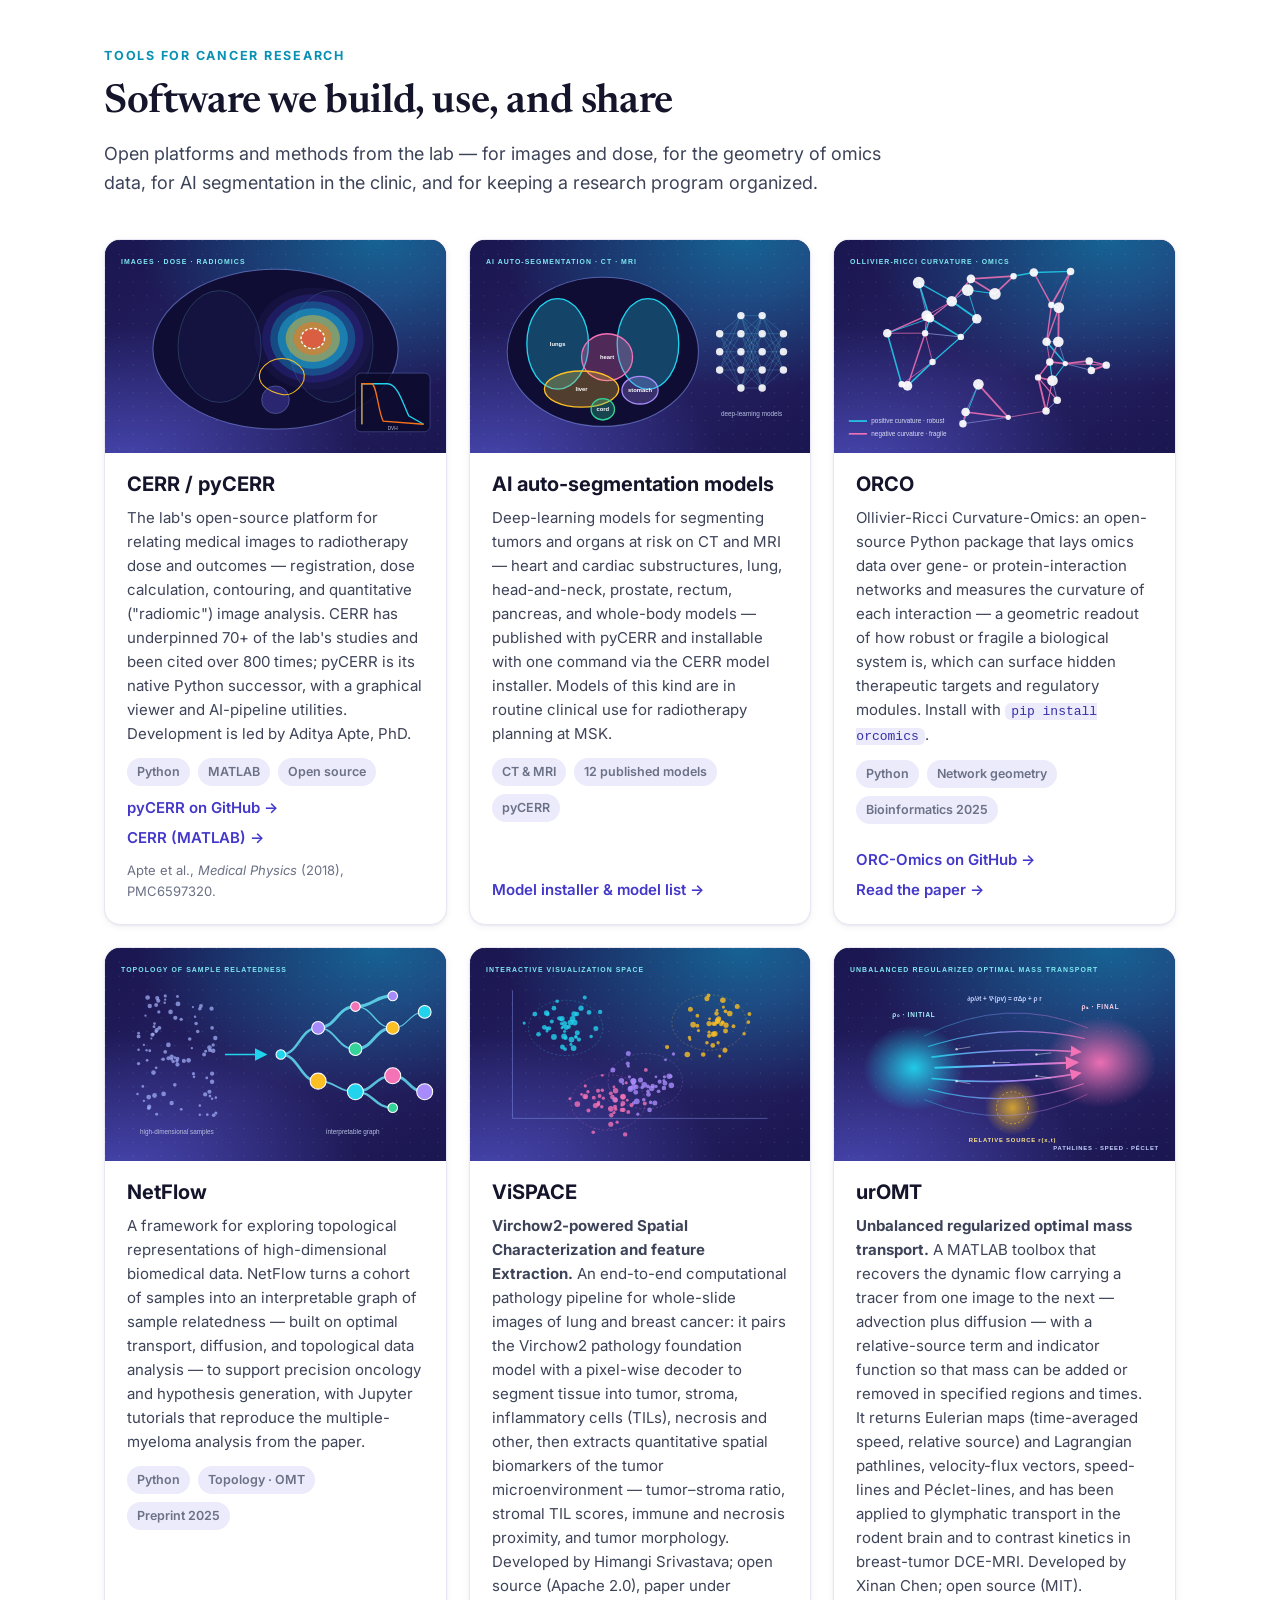
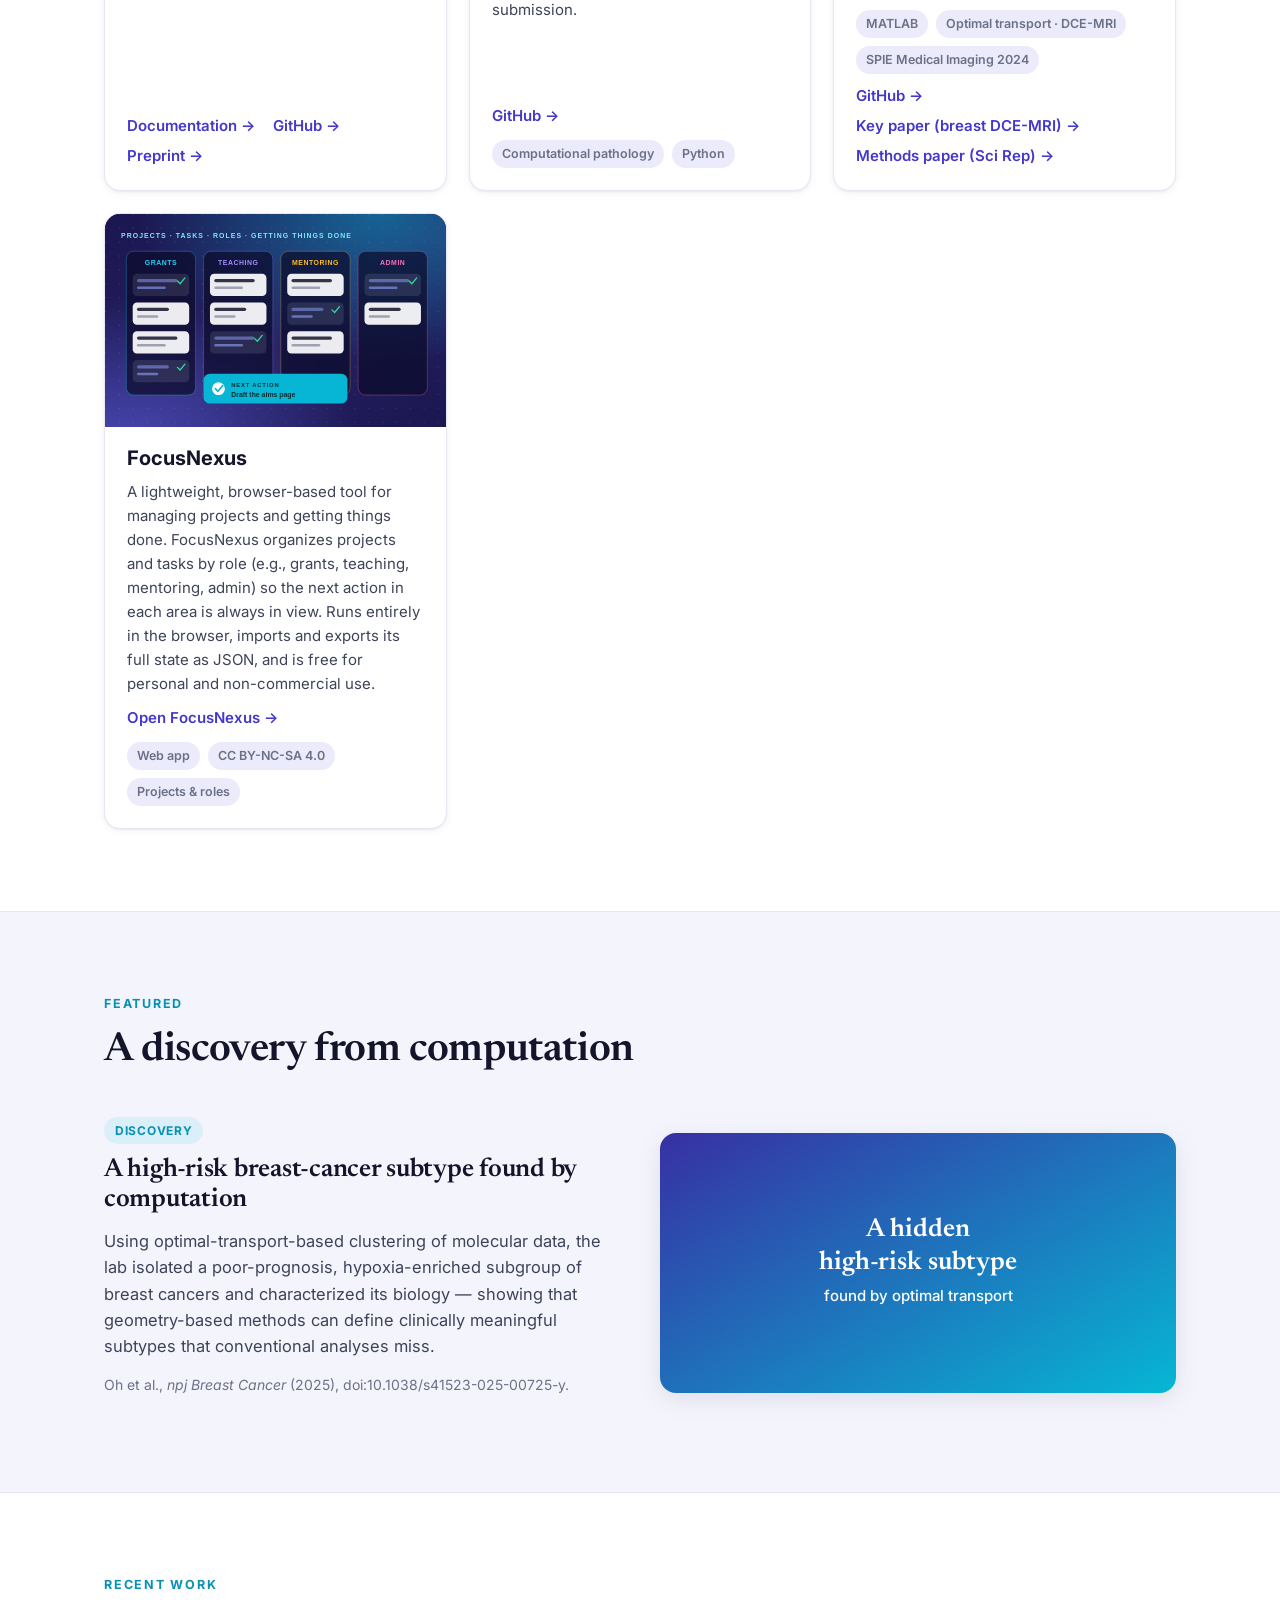
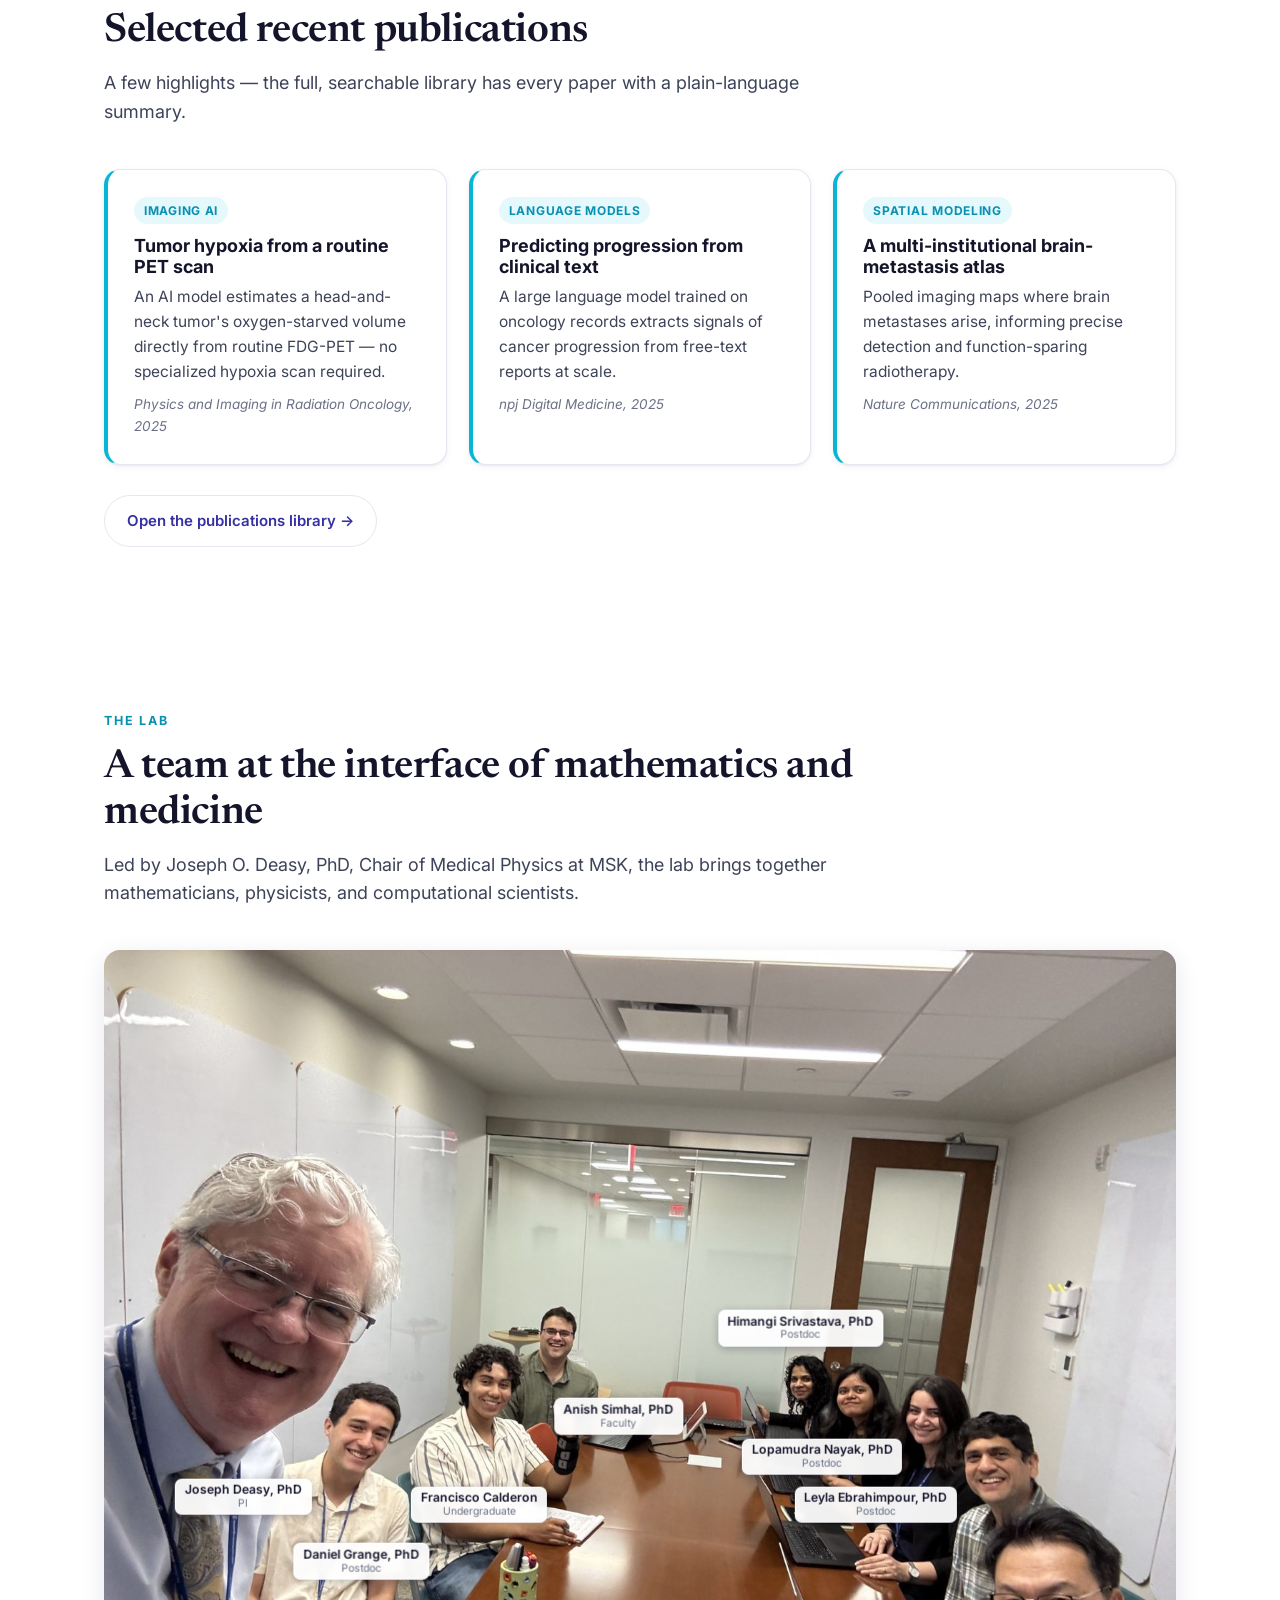
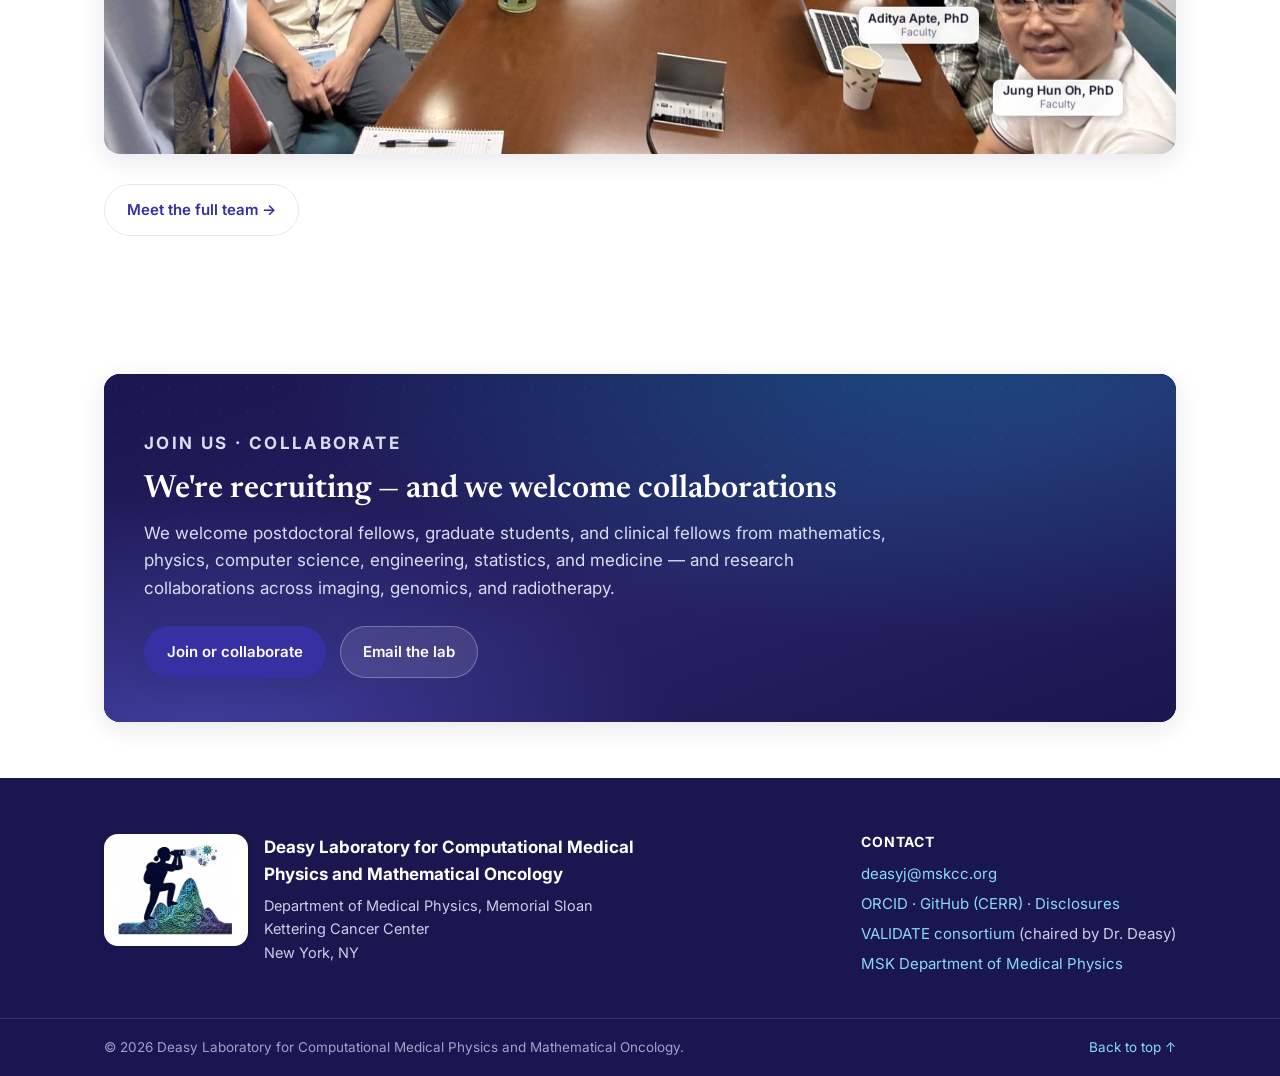
==== commit 3ad05a26: "Home hero: replace p53 video with new p53-p21 clip" ====
--- a/index.html
+++ b/index.html
@@ -85,13 +85,13 @@
 
         <div class="hero__media">
           <figure class="videocard">
-            <video data-hero autoplay muted loop playsinline poster="assets/video/p53-poster.png">
-              <source src="assets/video/p53-loop.webm" type="video/webm" />
-              <source src="assets/video/p53-loop.mp4" type="video/mp4" />
+            <video data-hero aria-label="Animated scatter plots of single-cell p53 versus p21 levels over about 100 hours after irradiation" autoplay muted loop playsinline width="1040" height="472" poster="assets/video/p53-p21-peaks-poster.png">
+              <source src="assets/video/p53-p21-peaks.mp4" type="video/mp4" />
             </video>
             <figcaption class="videocard__cap">
               <strong>Single-cell p53–p21 dynamics after radiation</strong>
-              <span>Cell-to-cell variability in the p53 response over time — the kind of signal our models are built to read.
+              <span>Left panel: colored by number of cell divisions; right: by radiation dose (0–8&nbsp;Gy).
+              Cell-to-cell variability in the p53 response — the kind of signal our models are built to read.
               Adapted from Tran et&nbsp;al., <a href="https://doi.org/10.1038/s41418-022-01069-x" target="_blank" rel="noopener"><em>Cell Death &amp; Differentiation</em> (2023)</a>.</span>
             </figcaption>
           </figure>
--- a/assets/css/styles.css
+++ b/assets/css/styles.css
@@ -157,7 +157,7 @@
   background: #fff; border-radius: 18px; padding: 12px; box-shadow: var(--shadow-lg);
   border: 1px solid rgba(255,255,255,.5);
 }
-.videocard video, .videocard img { width: 100%; border-radius: 10px; display: block; background: #f3f3f3; }
+.videocard video, .videocard img { width: 100%; height: auto; border-radius: 10px; display: block; background: #fff; }
 .videocard__cap { padding: 12px 8px 6px; }
 .videocard__cap strong { display:block; font-size: 13.5px; color: var(--ink); }
 .videocard__cap span { font-size: 12.5px; color: var(--muted); }
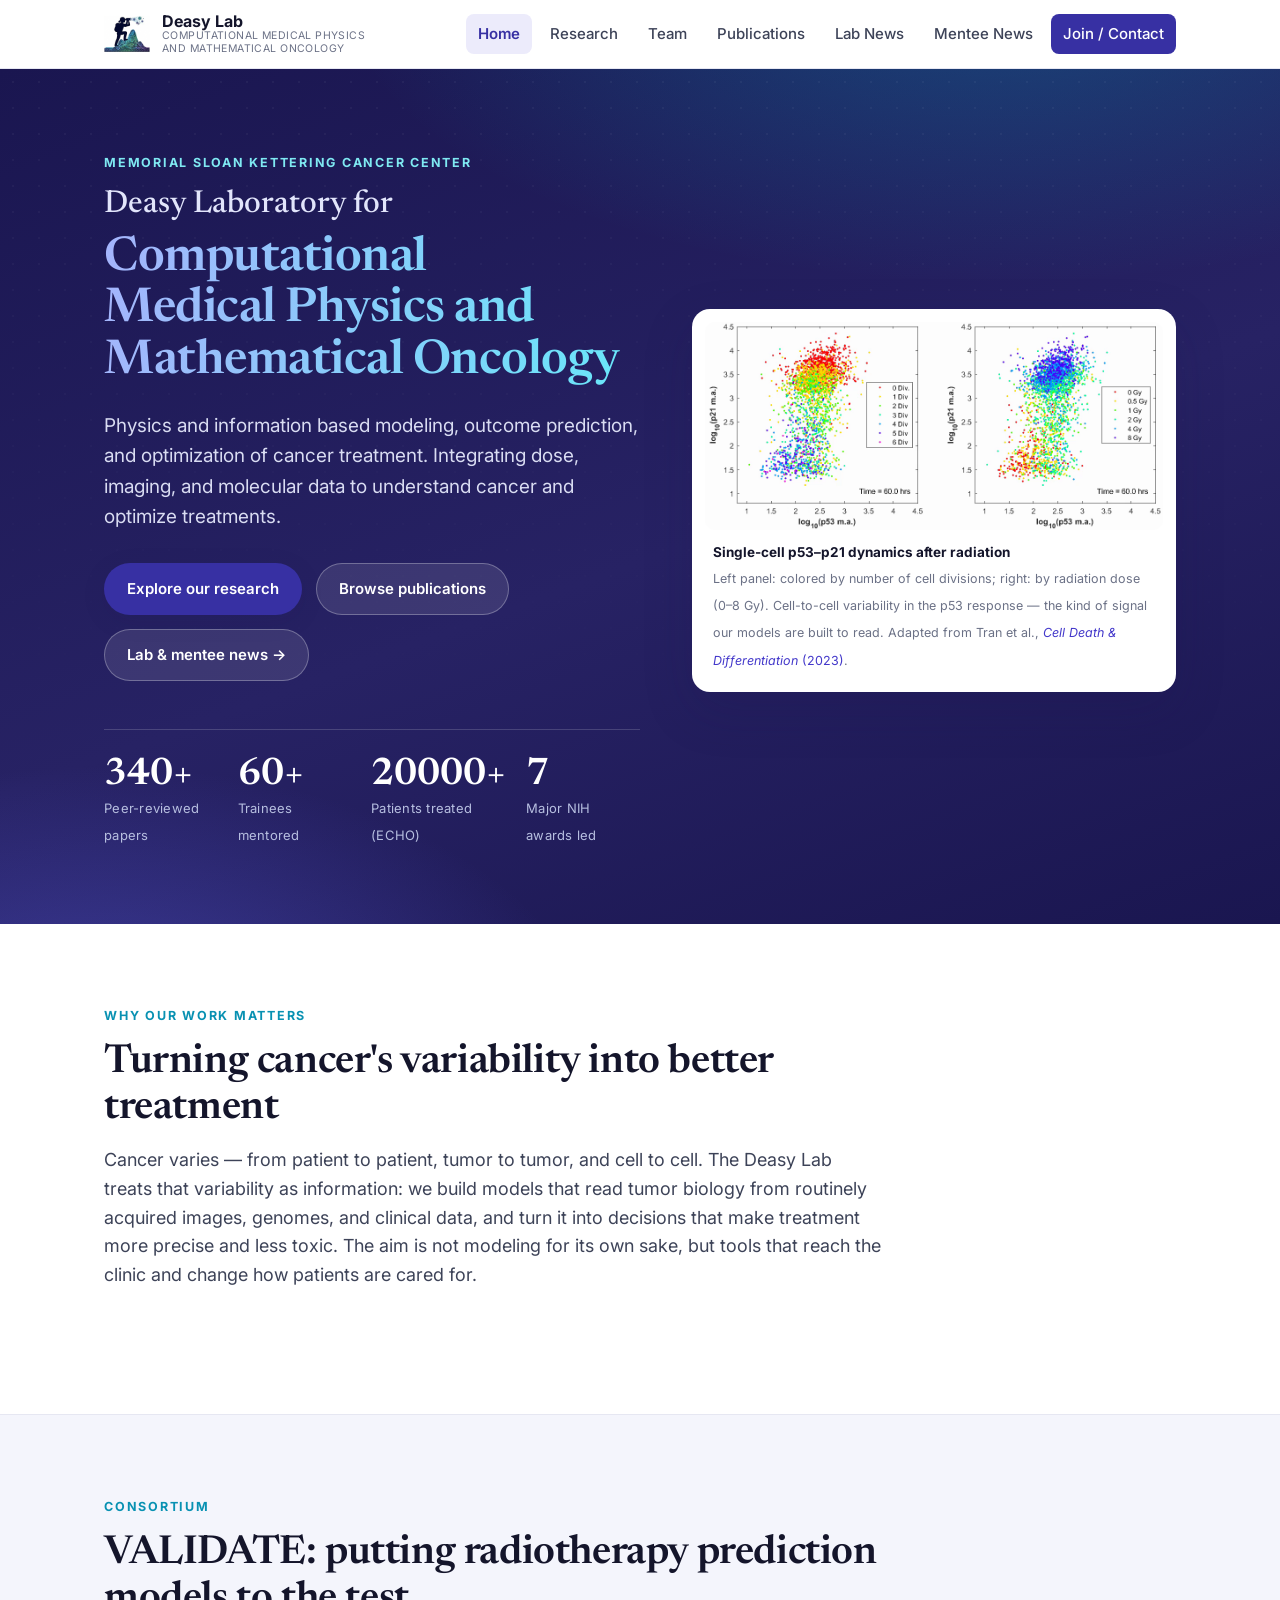
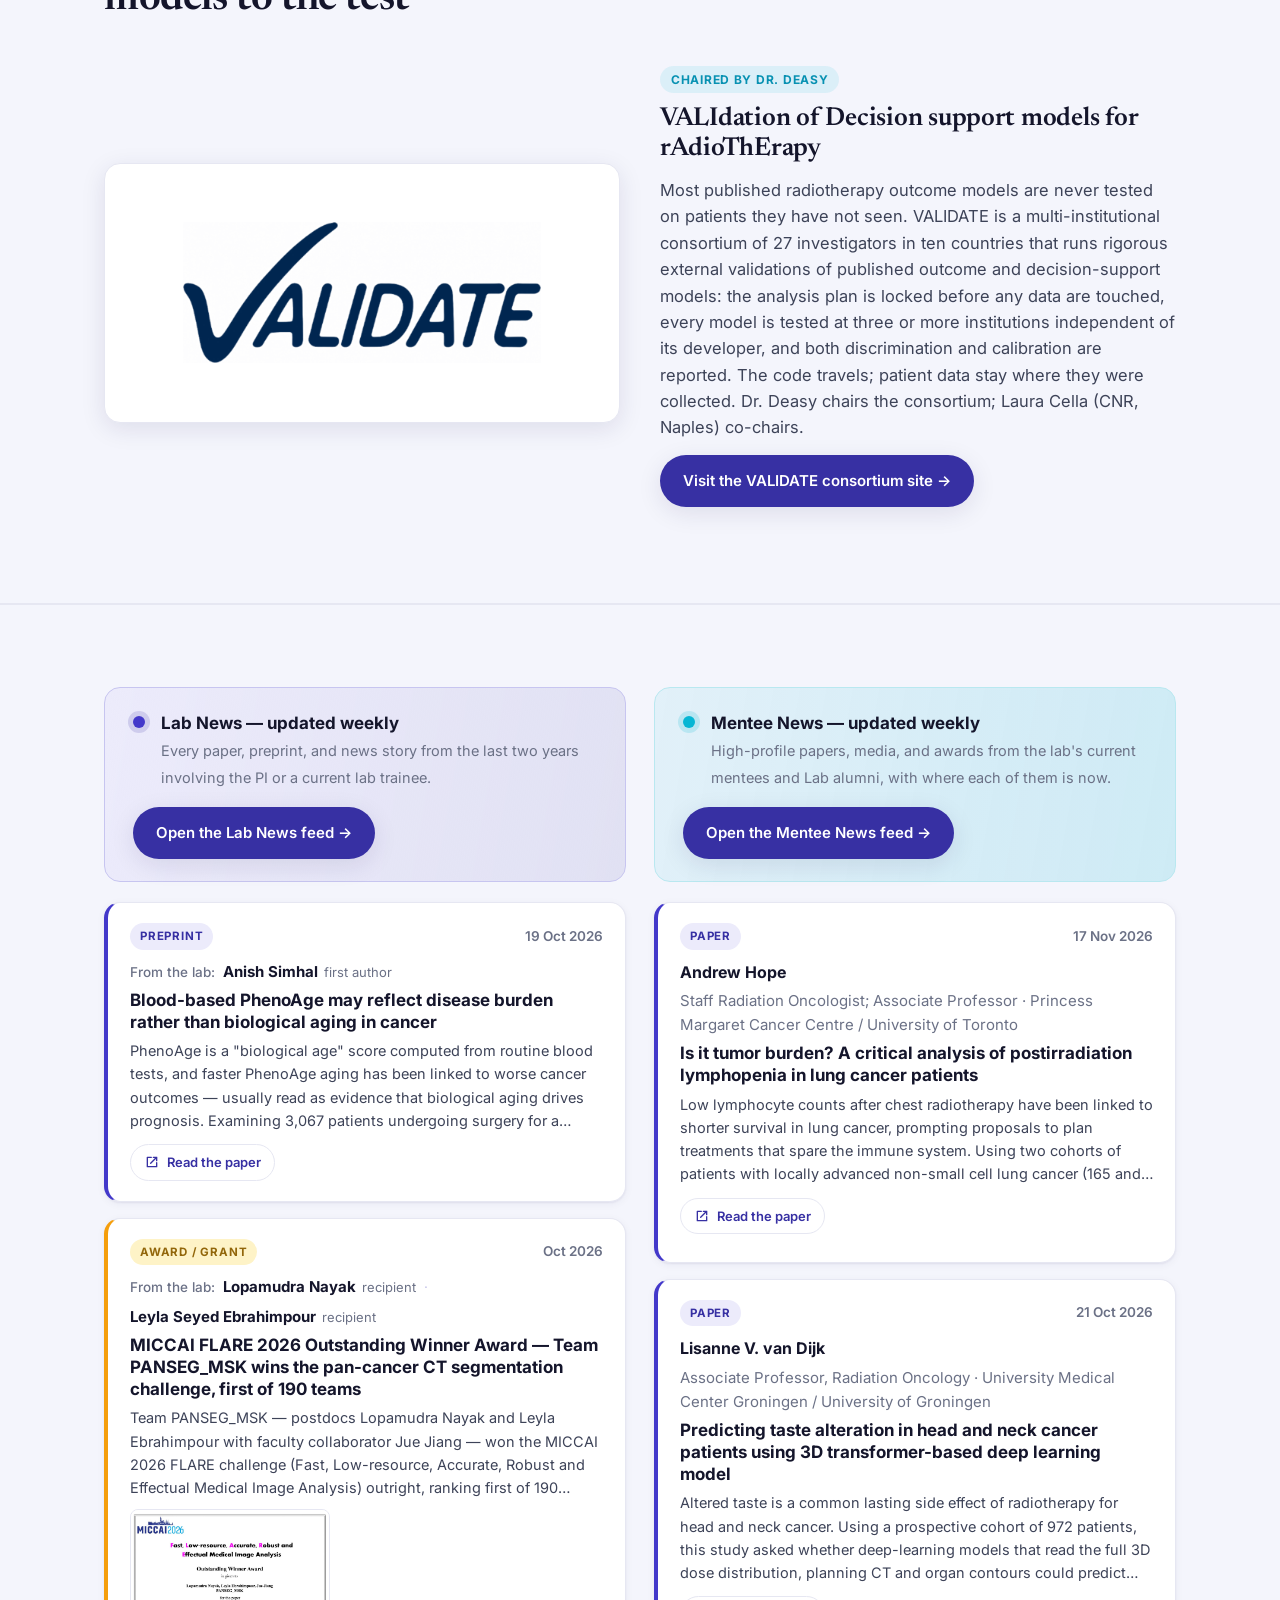
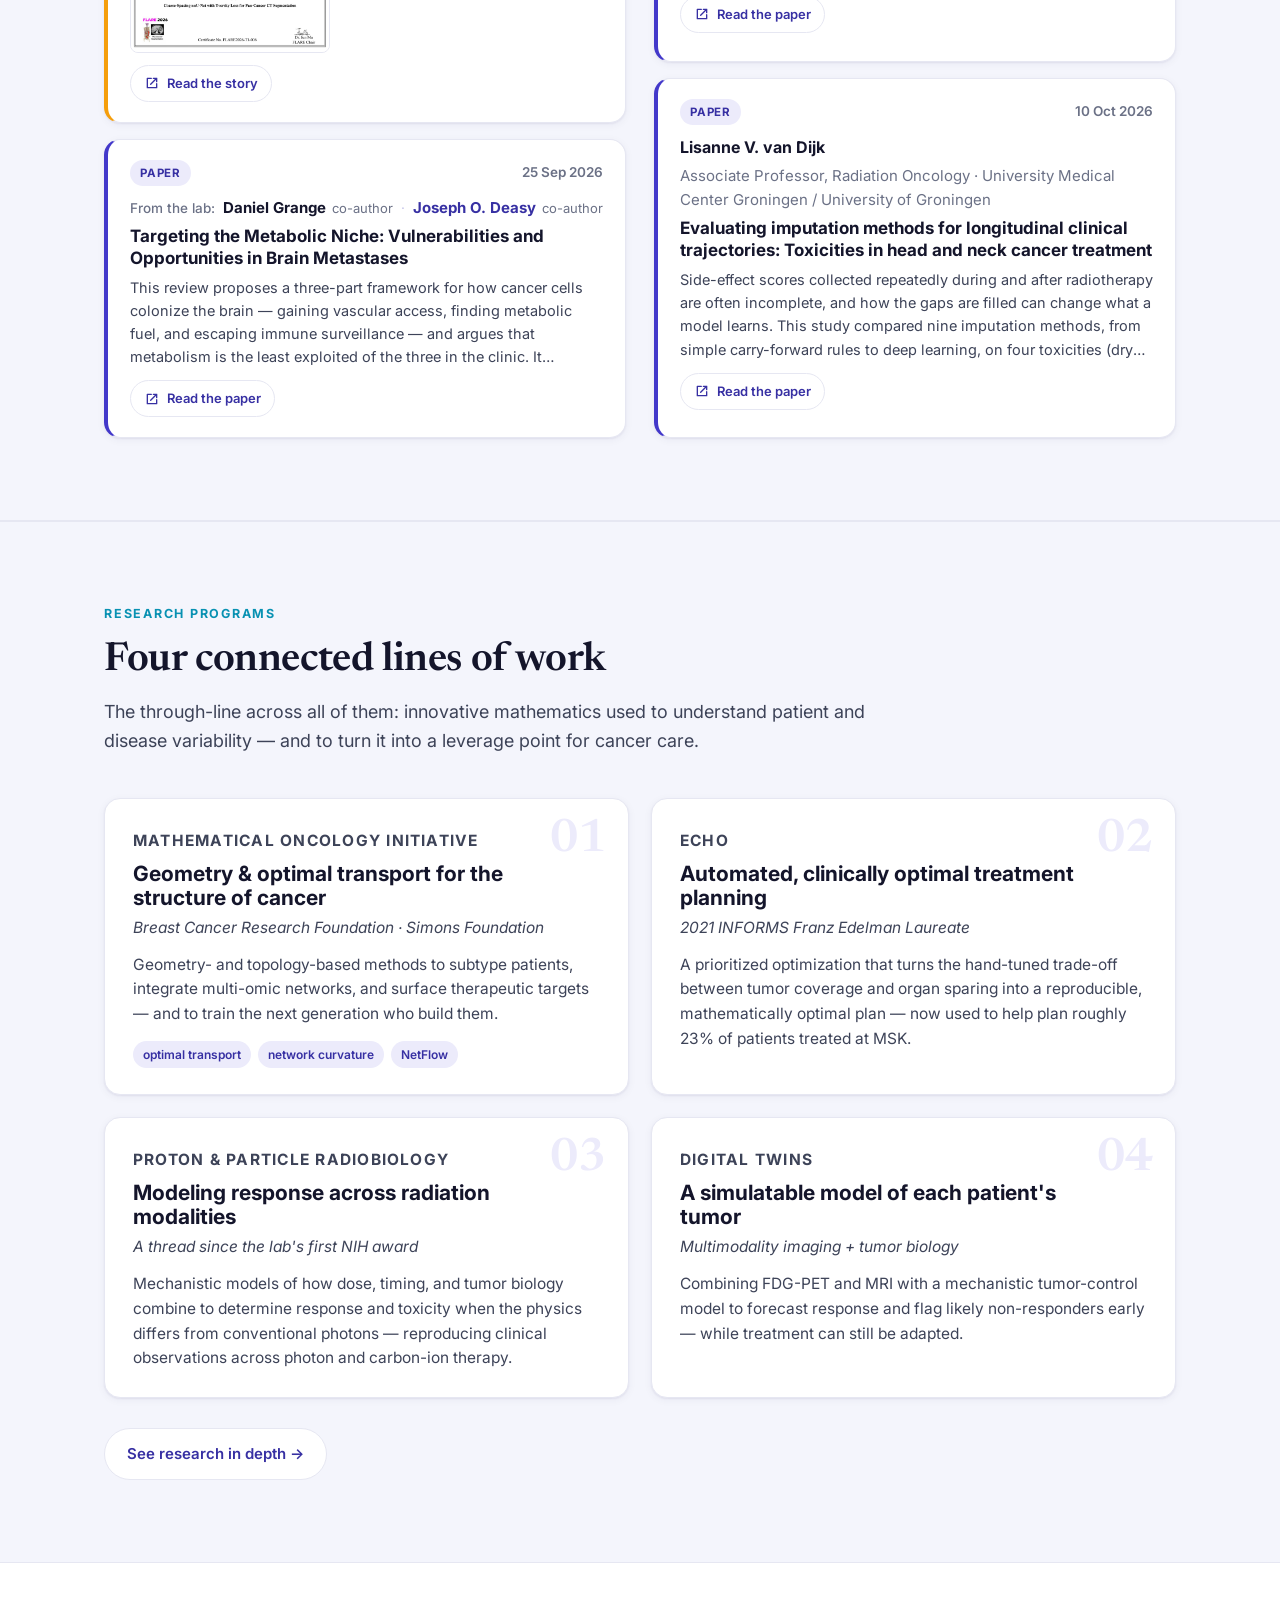
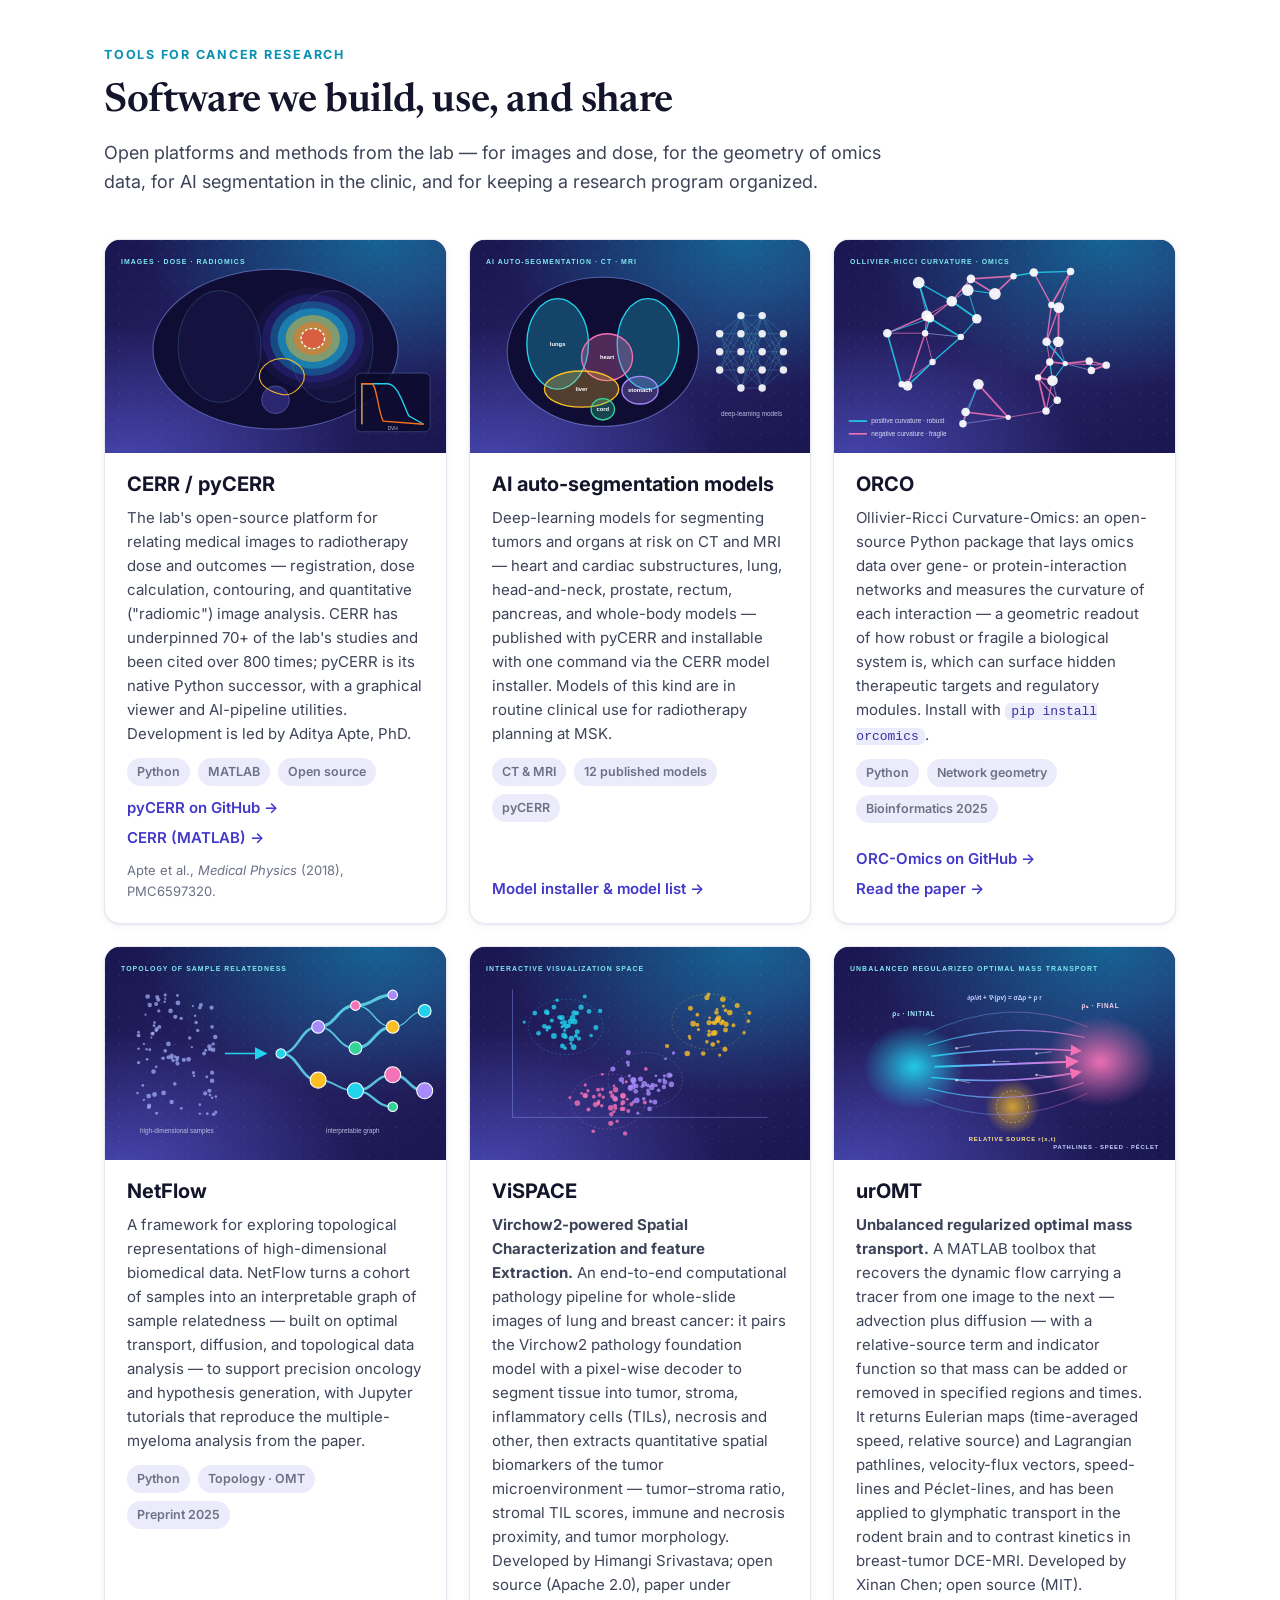
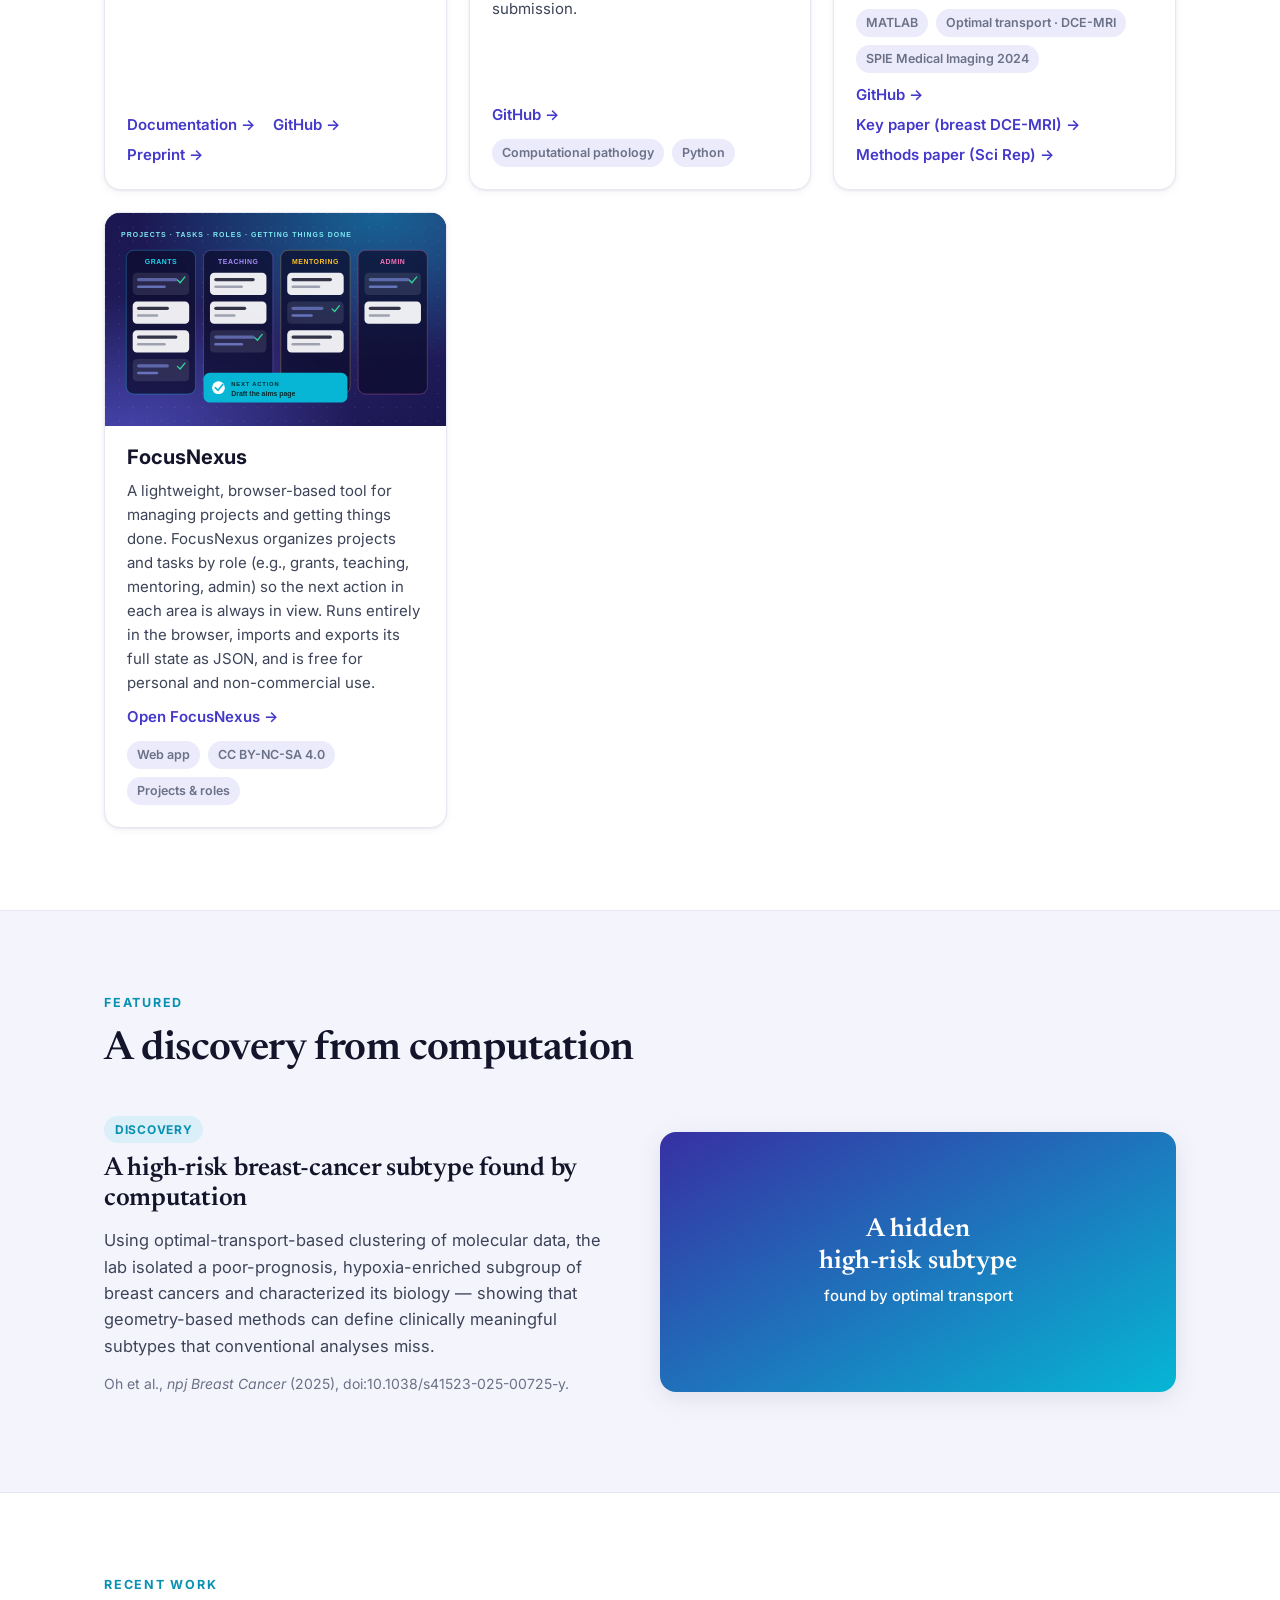
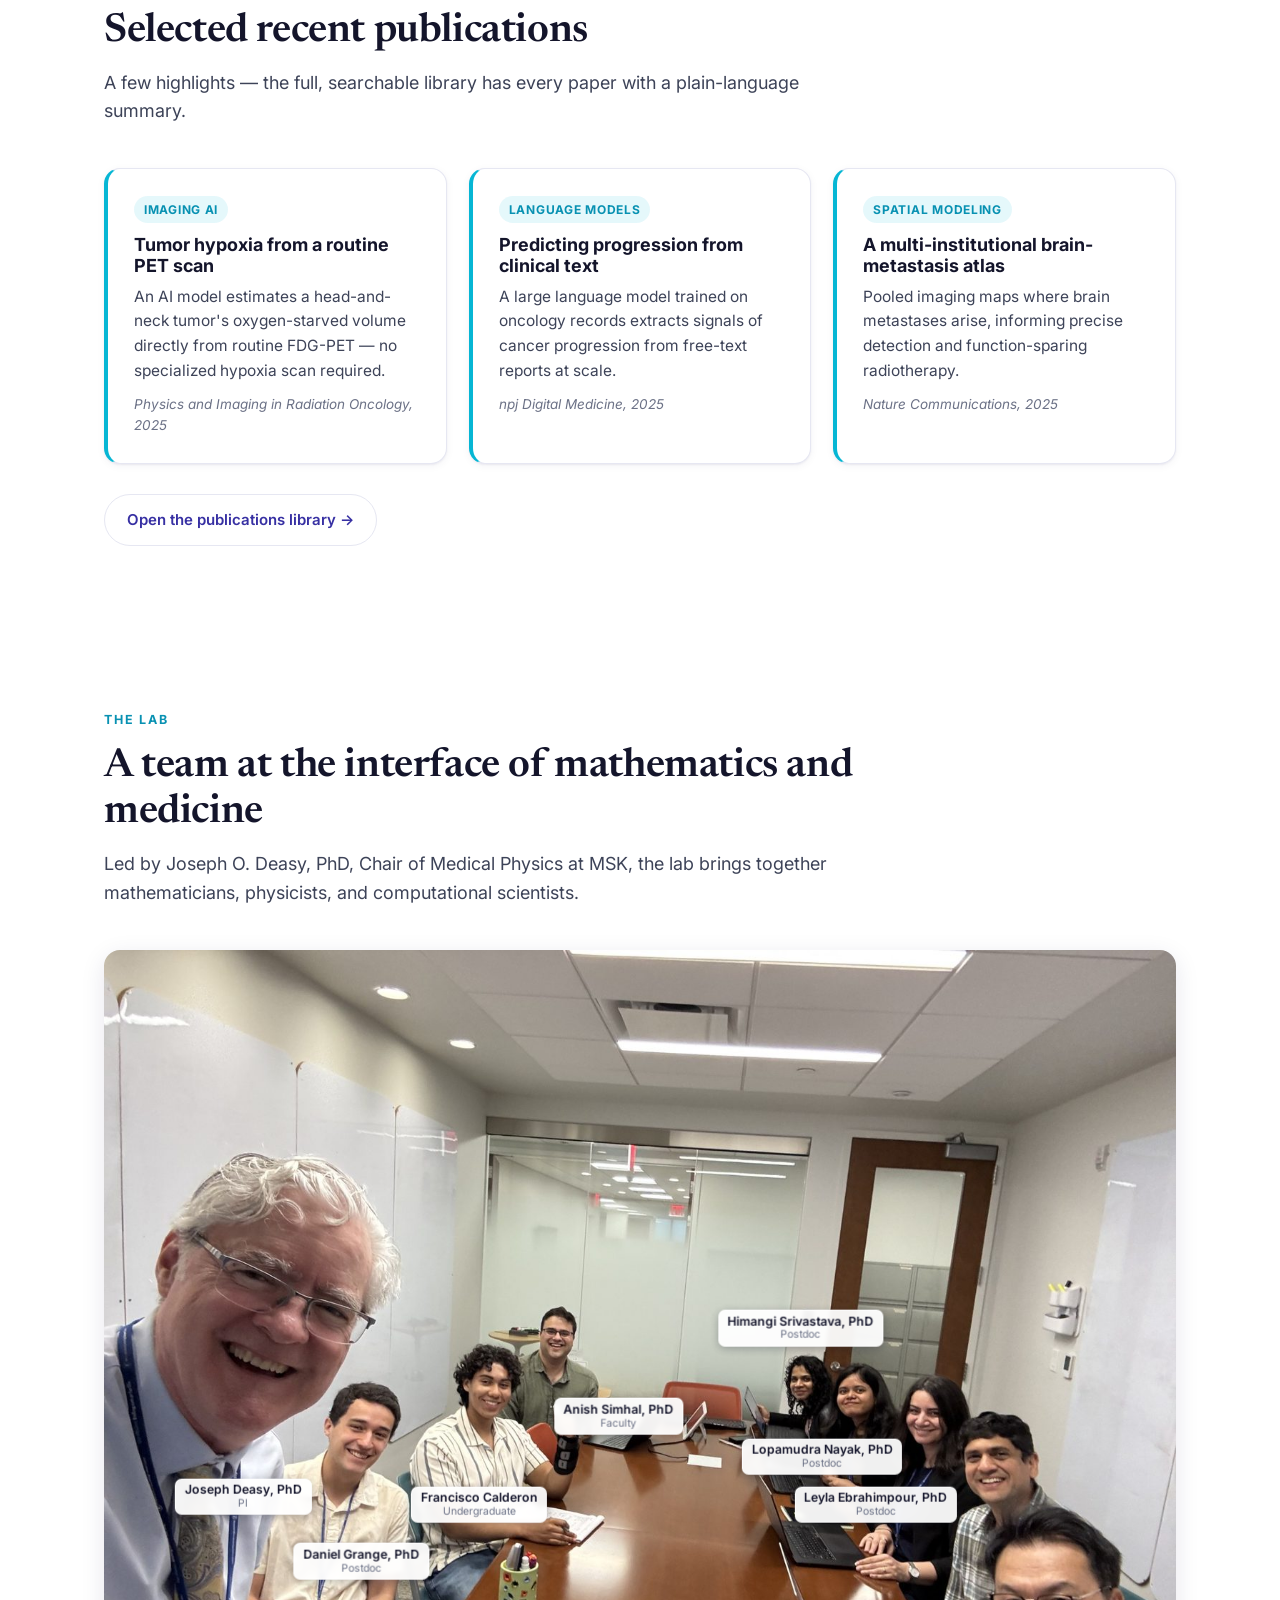
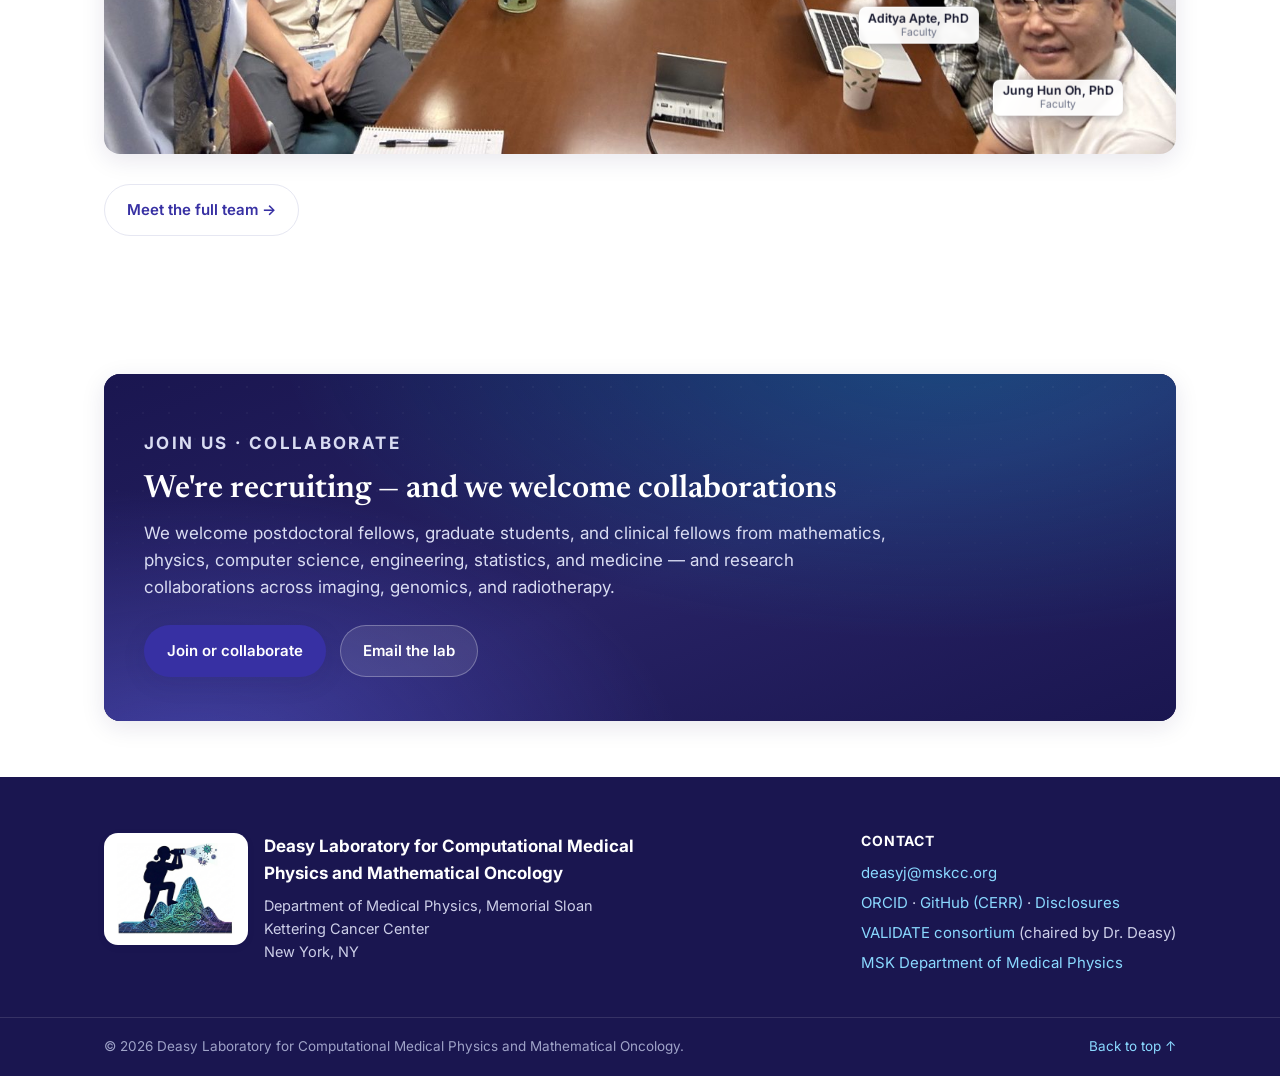
==== commit 14b540b4: "Mentee News +1 (Nov 22 refresh); Lab alumni wording; remove verify notices" ====
--- a/index.html
+++ b/index.html
@@ -172,7 +172,7 @@
                 <span class="newsbanner__dot" aria-hidden="true"></span>
                 <div>
                   <strong>Mentee News — updated weekly</strong>
-                  <span class="sub">High-profile papers, media, and awards from the lab's current and former trainees, with where each of them is now.</span>
+                  <span class="sub">High-profile papers, media, and awards from the lab's current mentees and Lab alumni, with where each of them is now.</span>
                 </div>
               </div>
               <a class="btn btn--primary" href="mentee-news.html">Open the Mentee News feed →</a>
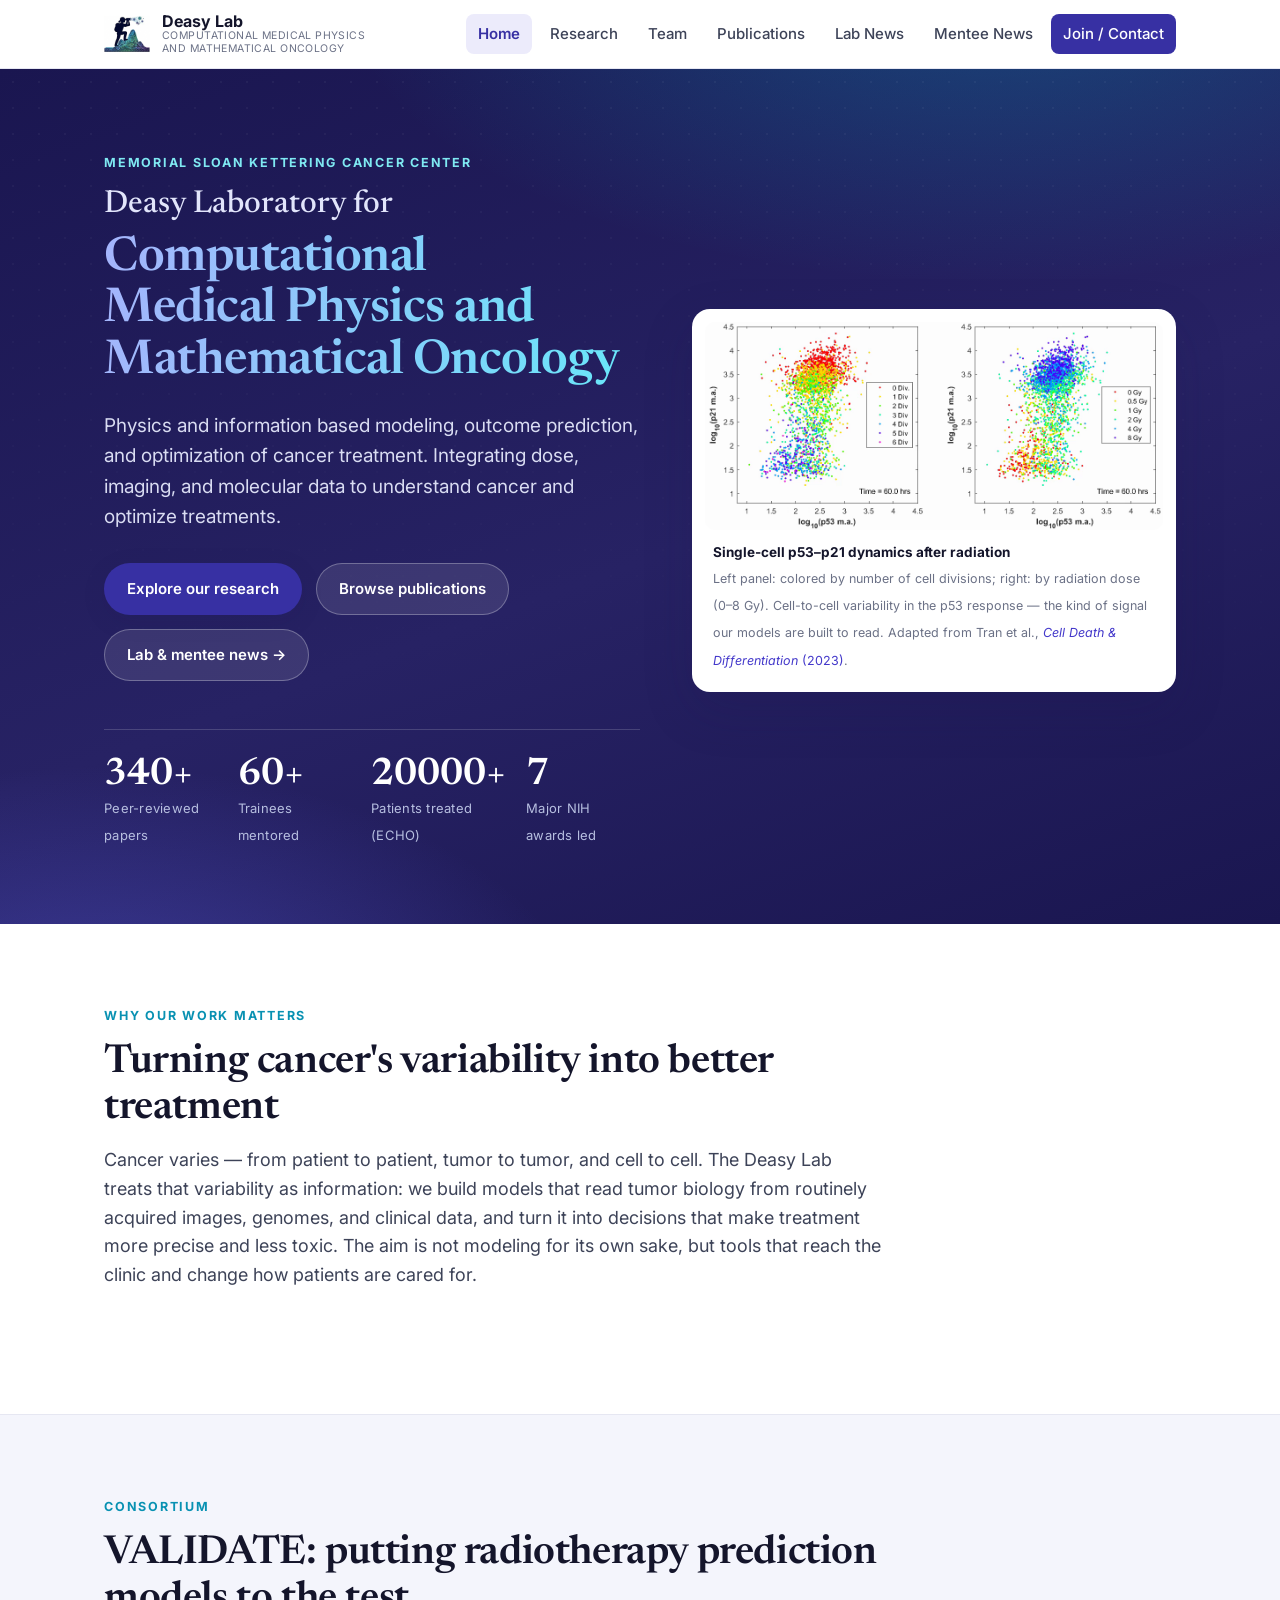
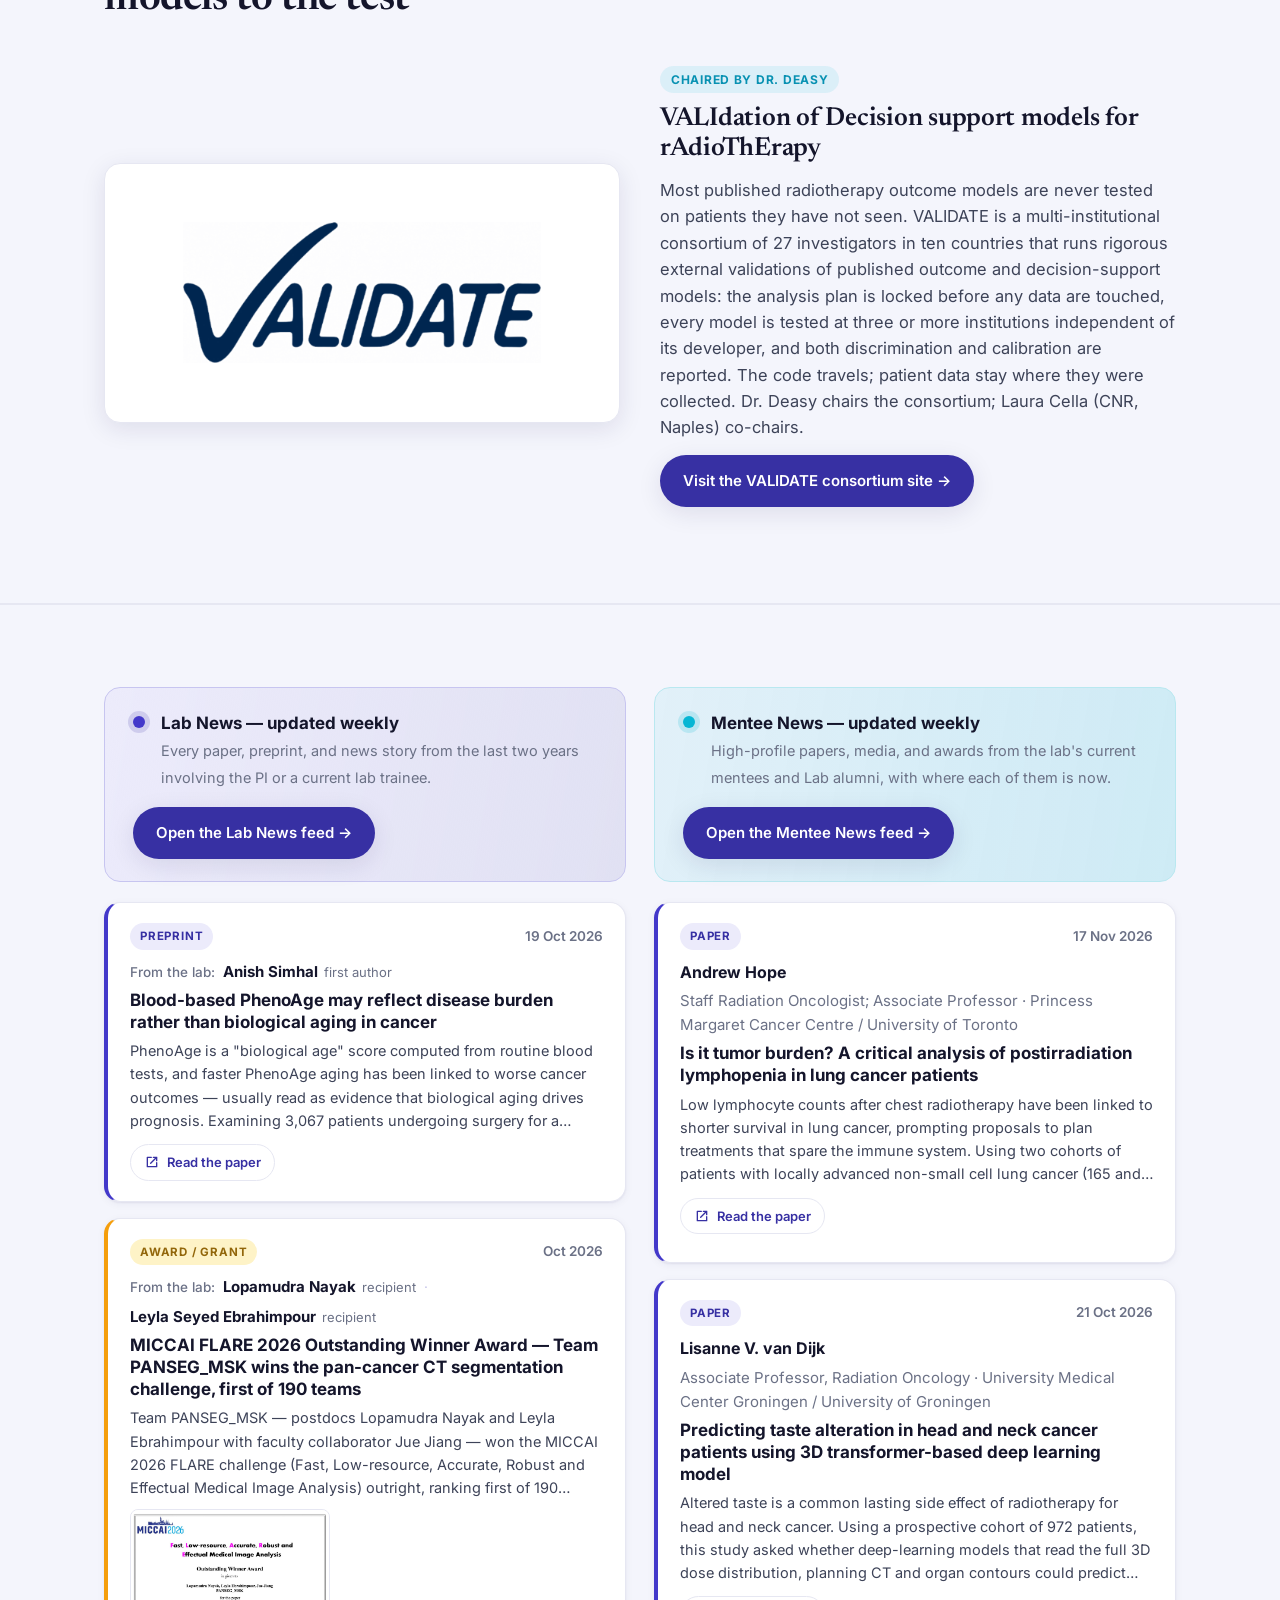
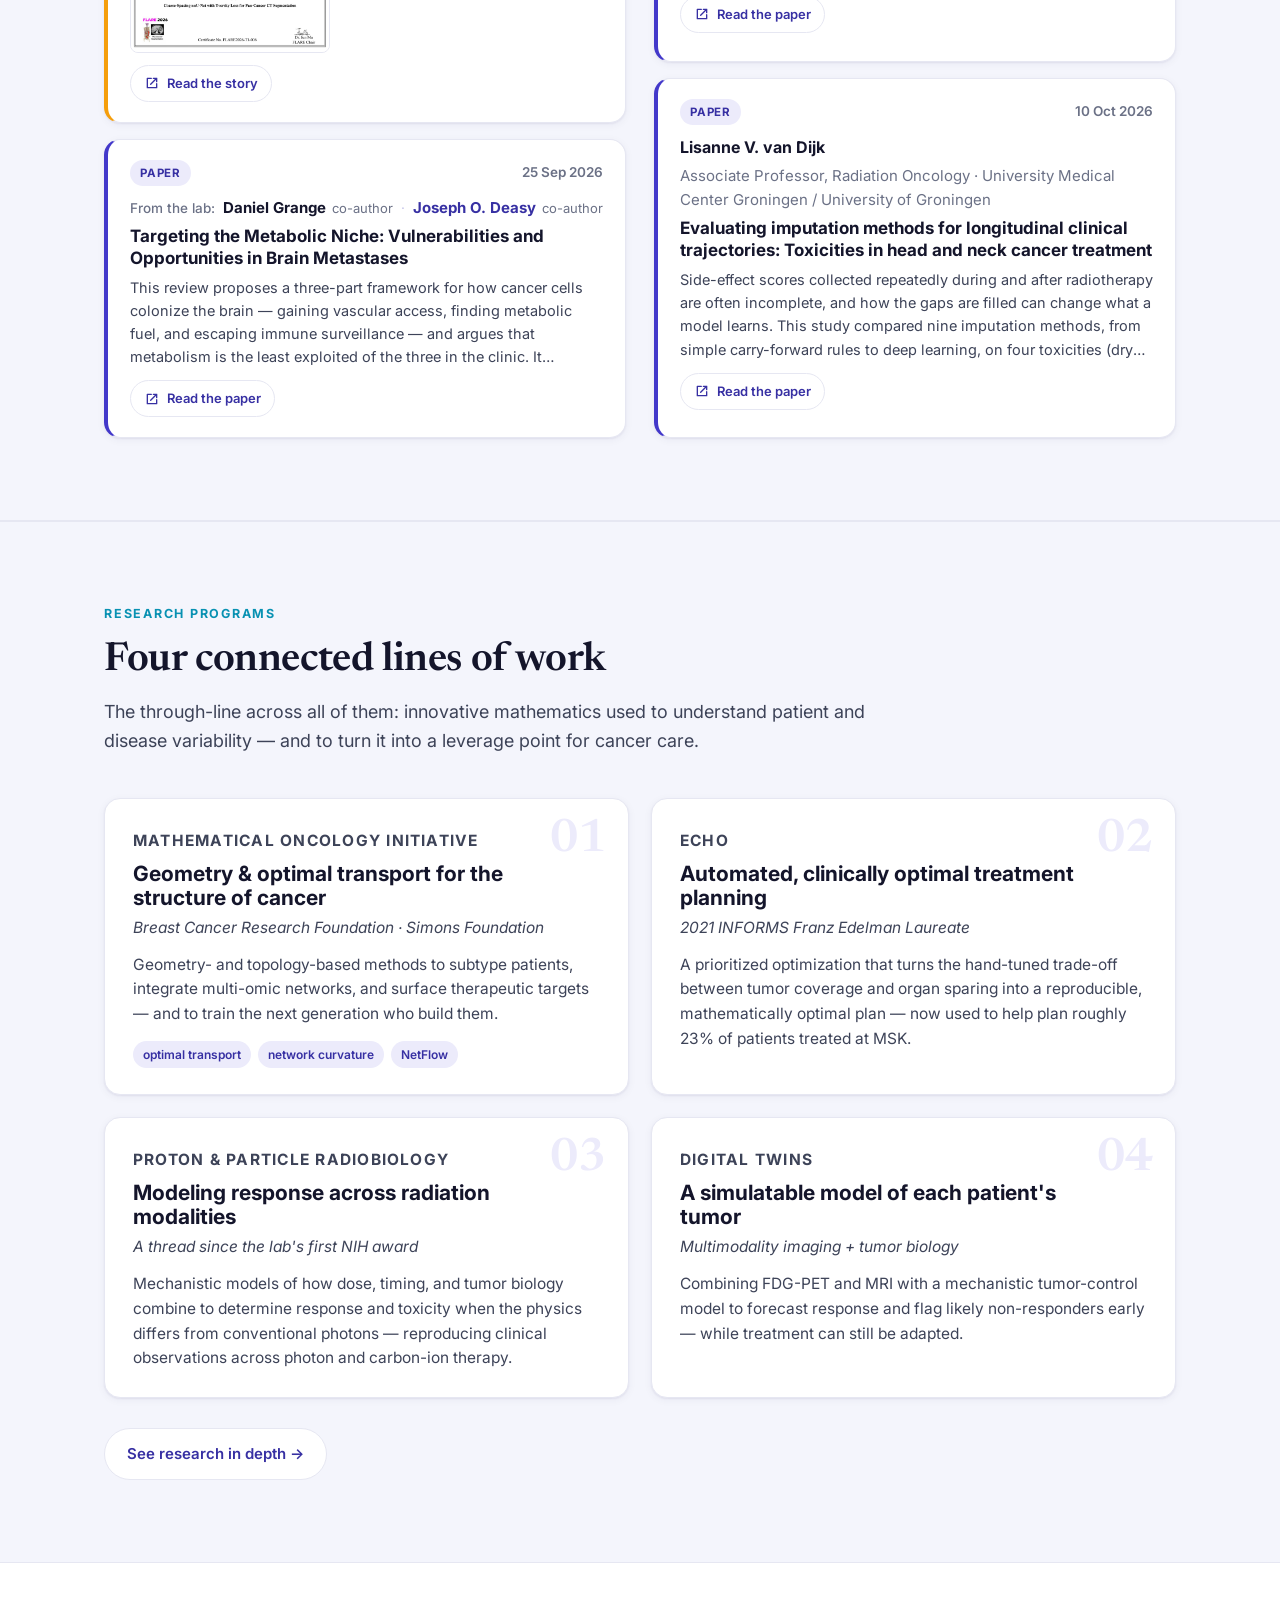
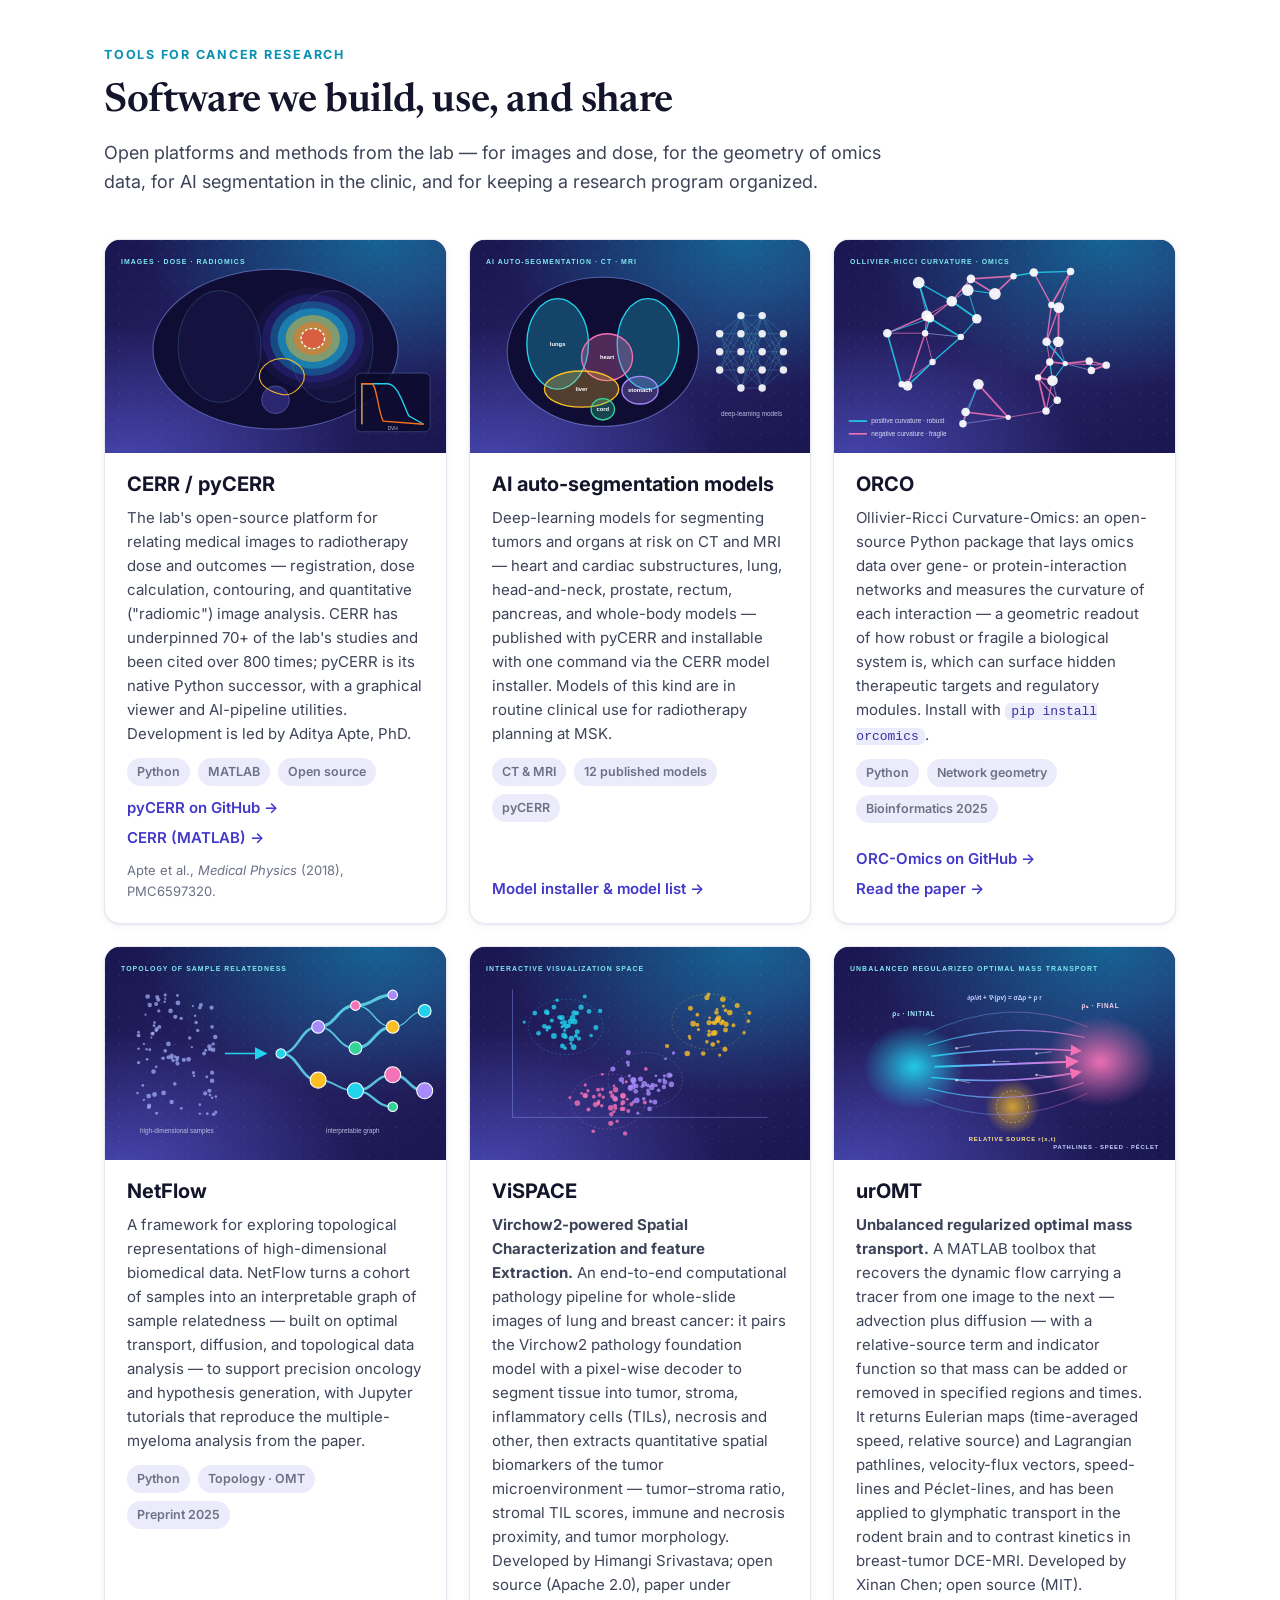
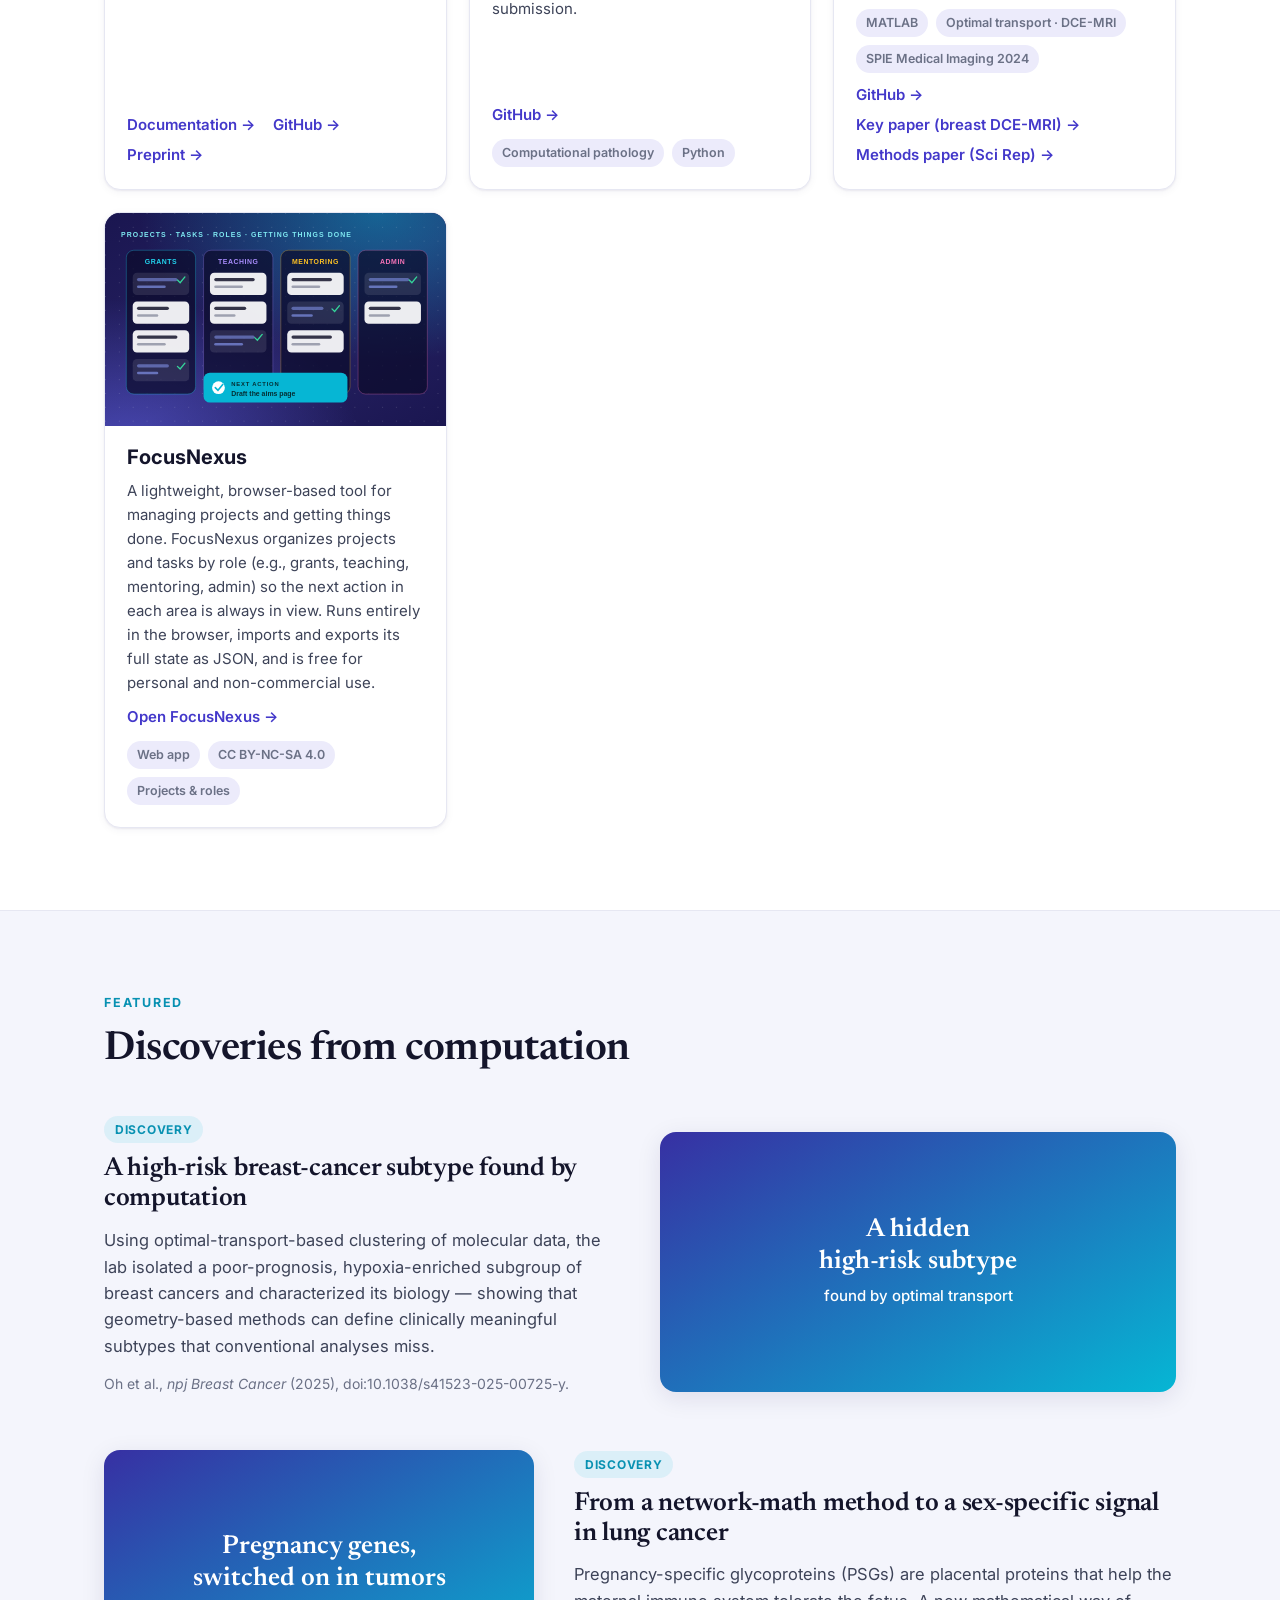
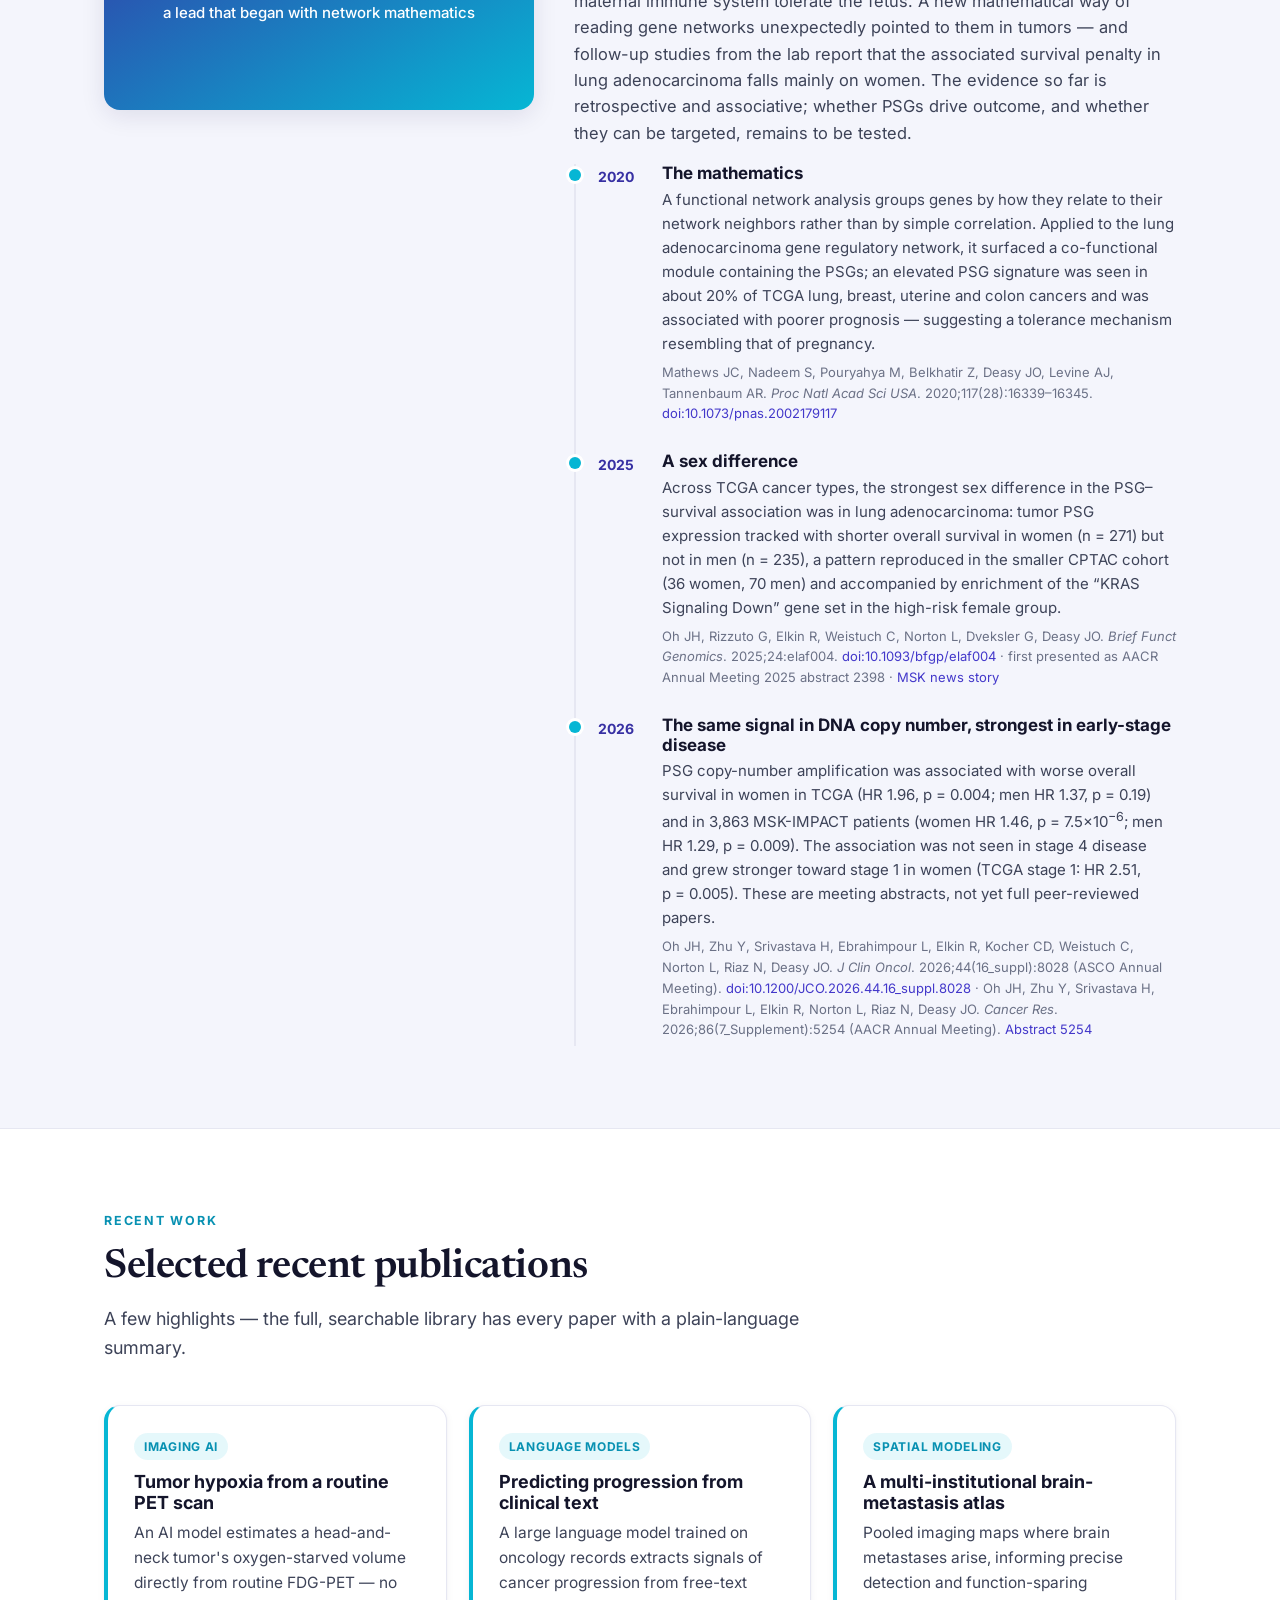
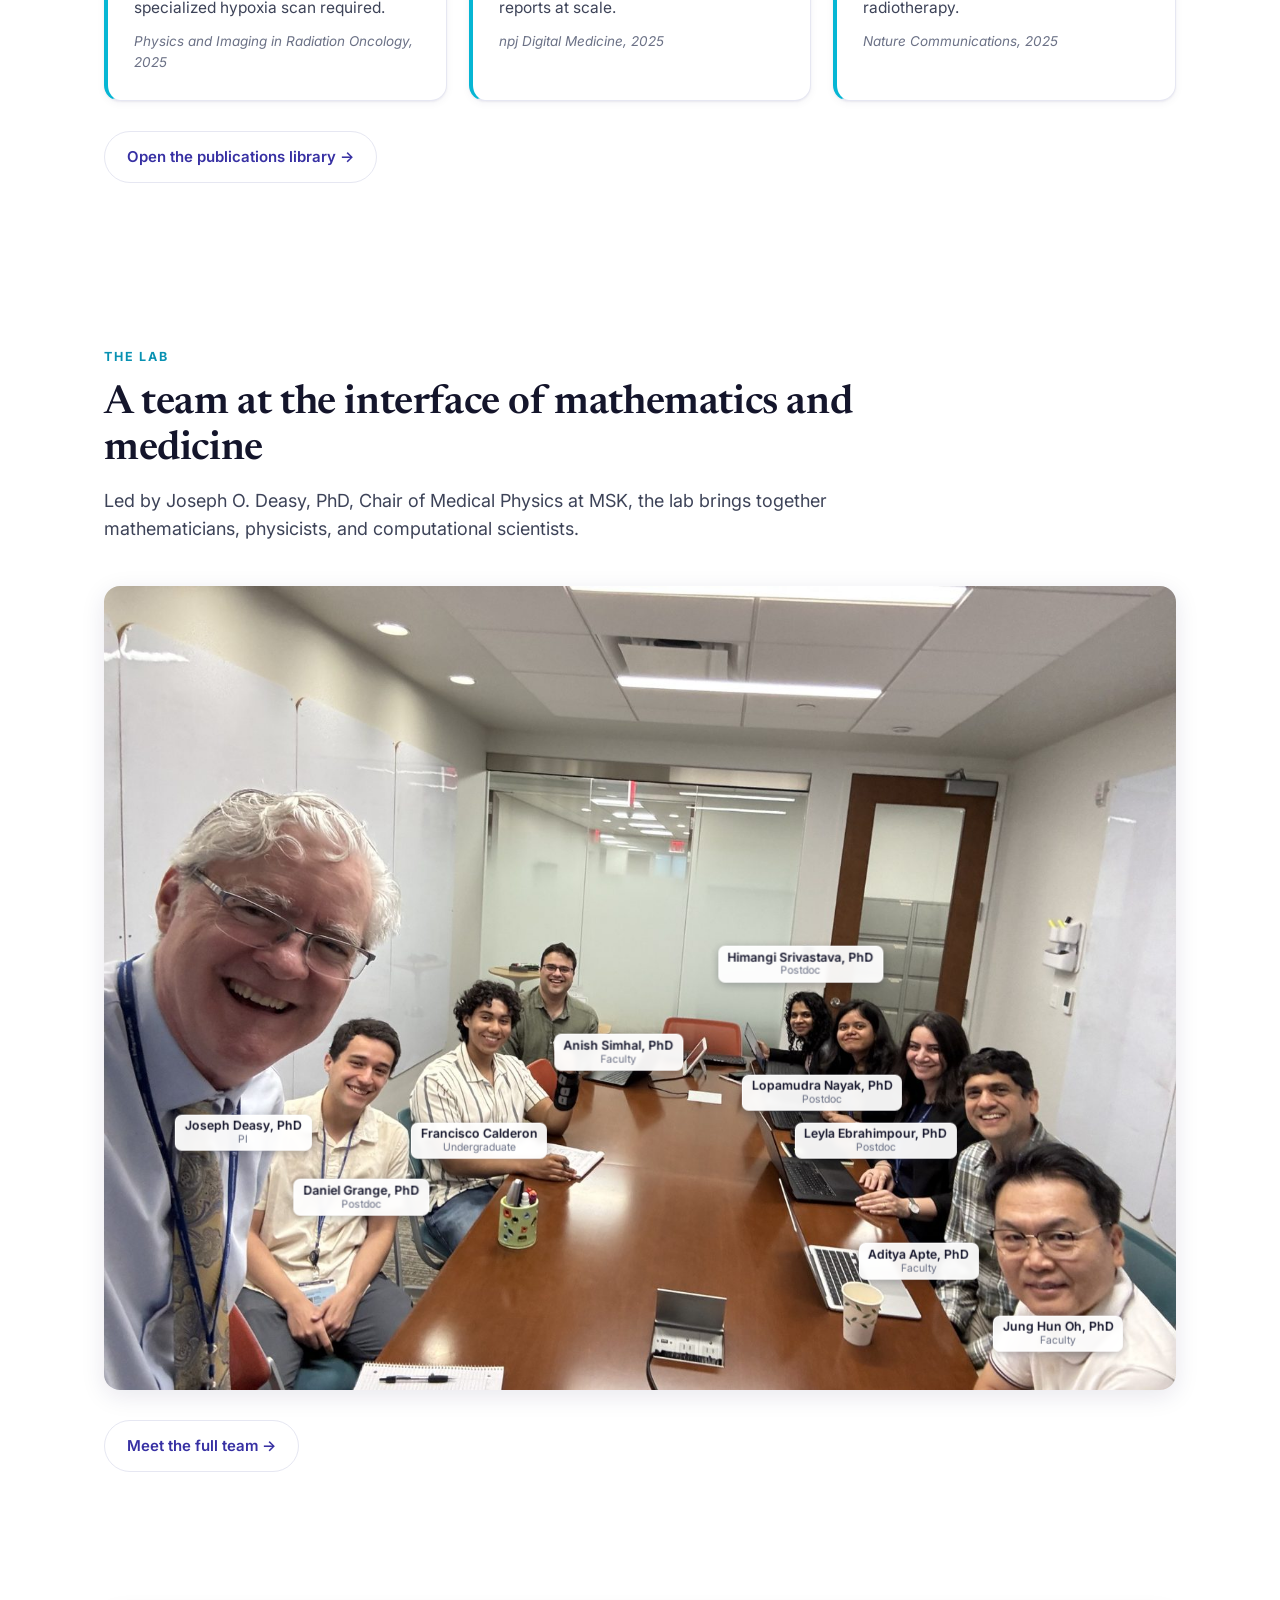
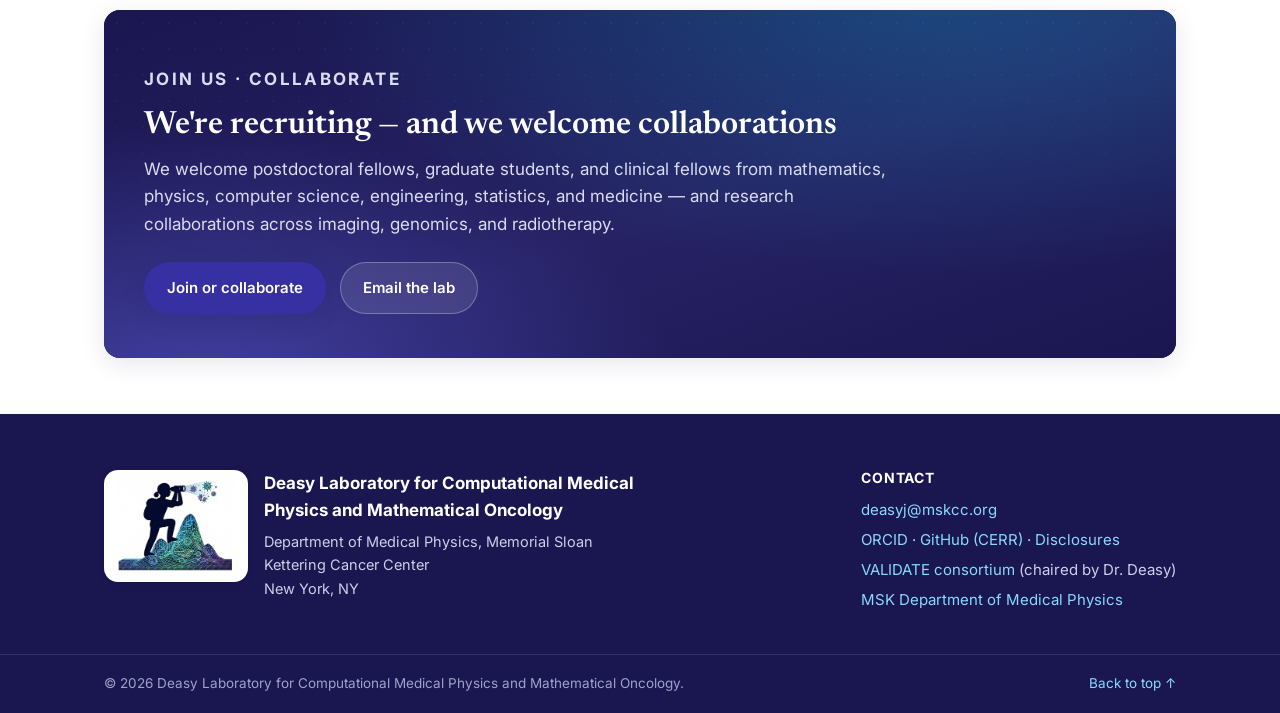
==== commit 0ae8234d: "Home: add pregnancy-specific glycoprotein discovery story" ====
--- a/index.html
+++ b/index.html
@@ -387,7 +387,7 @@
       <div class="container">
         <div class="section__head">
           <p class="eyebrow">Featured</p>
-          <h2>A discovery from computation</h2>
+          <h2>Discoveries from computation</h2>
         </div>
         <article class="feature feature--flip">
           <div class="feature__media" role="img" aria-label="Computationally identified breast cancer subtype">
@@ -403,6 +403,50 @@
               subtypes that conventional analyses miss.
             </p>
             <p class="ref">Oh et al., <em>npj Breast Cancer</em> (2025), doi:10.1038/s41523-025-00725-y.</p>
+          </div>
+        </article>
+
+        <article class="feature feature--story" id="psg">
+          <div class="feature__media" role="img" aria-label="Pregnancy-specific glycoproteins: from a network-mathematics method to a sex-specific signal in lung adenocarcinoma">
+            <div class="feature__glyph">Pregnancy genes,<br />switched on in tumors<br /><span style="font-size:15px;font-family:var(--font-sans);font-weight:500;">a lead that began with network mathematics</span></div>
+          </div>
+          <div class="feature__body">
+            <span class="feature__badge">Discovery</span>
+            <h3>From a network-math method to a sex-specific signal in lung cancer</h3>
+            <p>
+              Pregnancy-specific glycoproteins (PSGs) are placental proteins that help the maternal
+              immune system tolerate the fetus. A new mathematical way of reading gene networks
+              unexpectedly pointed to them in tumors &mdash; and follow-up studies from the lab
+              report that the associated survival penalty in lung adenocarcinoma falls mainly on
+              women. The evidence so far is retrospective and associative; whether PSGs drive
+              outcome, and whether they can be targeted, remains to be tested.
+            </p>
+            <ol class="story">
+              <li class="story__step">
+                <span class="story__year">2020</span>
+                <div>
+                  <h4>The mathematics</h4>
+                  <p>A functional network analysis groups genes by how they relate to their network neighbors rather than by simple correlation. Applied to the lung adenocarcinoma gene regulatory network, it surfaced a co-functional module containing the PSGs; an elevated PSG signature was seen in about 20% of TCGA lung, breast, uterine and colon cancers and was associated with poorer prognosis &mdash; suggesting a tolerance mechanism resembling that of pregnancy.</p>
+                  <p class="ref">Mathews JC, Nadeem S, Pouryahya M, Belkhatir Z, Deasy JO, Levine AJ, Tannenbaum AR. <em>Proc Natl Acad Sci USA</em>. 2020;117(28):16339&ndash;16345. <a href="https://doi.org/10.1073/pnas.2002179117" target="_blank" rel="noopener">doi:10.1073/pnas.2002179117</a></p>
+                </div>
+              </li>
+              <li class="story__step">
+                <span class="story__year">2025</span>
+                <div>
+                  <h4>A sex difference</h4>
+                  <p>Across TCGA cancer types, the strongest sex difference in the PSG&ndash;survival association was in lung adenocarcinoma: tumor PSG expression tracked with shorter overall survival in women (n&nbsp;=&nbsp;271) but not in men (n&nbsp;=&nbsp;235), a pattern reproduced in the smaller CPTAC cohort (36 women, 70 men) and accompanied by enrichment of the &ldquo;KRAS Signaling Down&rdquo; gene set in the high-risk female group.</p>
+                  <p class="ref">Oh JH, Rizzuto G, Elkin R, Weistuch C, Norton L, Dveksler G, Deasy JO. <em>Brief Funct Genomics</em>. 2025;24:elaf004. <a href="https://doi.org/10.1093/bfgp/elaf004" target="_blank" rel="noopener">doi:10.1093/bfgp/elaf004</a> &middot; first presented as AACR Annual Meeting 2025 abstract 2398 &middot; <a href="https://www.mskcc.org/news/pregnancy-related-proteins-in-tumors-linked-to-worse-survival-in-female-lung-cancer-patients" target="_blank" rel="noopener">MSK news story</a></p>
+                </div>
+              </li>
+              <li class="story__step">
+                <span class="story__year">2026</span>
+                <div>
+                  <h4>The same signal in DNA copy number, strongest in early-stage disease</h4>
+                  <p>PSG copy-number amplification was associated with worse overall survival in women in TCGA (HR&nbsp;1.96, p&nbsp;=&nbsp;0.004; men HR&nbsp;1.37, p&nbsp;=&nbsp;0.19) and in 3,863 MSK-IMPACT patients (women HR&nbsp;1.46, p&nbsp;=&nbsp;7.5&times;10<sup>&minus;6</sup>; men HR&nbsp;1.29, p&nbsp;=&nbsp;0.009). The association was not seen in stage&nbsp;4 disease and grew stronger toward stage&nbsp;1 in women (TCGA stage&nbsp;1: HR&nbsp;2.51, p&nbsp;=&nbsp;0.005). These are meeting abstracts, not yet full peer-reviewed papers.</p>
+                  <p class="ref">Oh JH, Zhu Y, Srivastava H, Ebrahimpour L, Elkin R, Kocher CD, Weistuch C, Norton L, Riaz N, Deasy JO. <em>J Clin Oncol</em>. 2026;44(16_suppl):8028 (ASCO Annual Meeting). <a href="https://doi.org/10.1200/JCO.2026.44.16_suppl.8028" target="_blank" rel="noopener">doi:10.1200/JCO.2026.44.16_suppl.8028</a> &middot; Oh JH, Zhu Y, Srivastava H, Ebrahimpour L, Elkin R, Norton L, Riaz N, Deasy JO. <em>Cancer Res</em>. 2026;86(7_Supplement):5254 (AACR Annual Meeting). <a href="https://aacrjournals.org/cancerres/article/86/7_Supplement/5254/780140/Abstract-5254-Copy-number-amplification-of-PSG-is" target="_blank" rel="noopener">Abstract 5254</a></p>
+                </div>
+              </li>
+            </ol>
           </div>
         </article>
       </div>
--- a/assets/css/styles.css
+++ b/assets/css/styles.css
@@ -234,6 +234,23 @@
 /* VALIDATE consortium band on the home page: the logo sits on white instead of the gradient */
 .feature__media--validate { background: #fff; border: 1px solid var(--line); }
 .feature__media--validate img { width: 78%; max-width: 420px; height: auto; }
+/* Discovery told as a dated story (home #psg): media panel stays at the top, steps run down the body */
+.feature--story { align-items: start; grid-template-columns: 5fr 7fr; }
+.feature--story .feature__media { position: sticky; top: 96px; }
+.story { list-style: none; padding: 0; margin: 18px 0 0; border-left: 2px solid var(--line); }
+.story__step { position: relative; display: grid; grid-template-columns: 58px 1fr; gap: 6px; padding: 0 0 22px 22px; }
+.story__step:last-child { padding-bottom: 0; }
+.story__step::before { content: ""; position: absolute; left: -7px; top: 5px; width: 12px; height: 12px; border-radius: 50%; background: var(--accent); box-shadow: 0 0 0 3px #fff; }
+.story__year { font-weight: 700; font-size: 14px; color: var(--blue-700); padding-top: 2px; }
+.story h4 { font-size: 17px; margin: 0 0 4px; color: var(--ink); }
+.feature .story p { font-size: 15px; margin-bottom: 6px; }
+.feature .story .ref { font-size: 13px; }
+@media (max-width: 940px) {
+  .feature--story { grid-template-columns: 1fr; }
+  .feature--story .feature__media { position: static; }
+  .story__step { grid-template-columns: 1fr; }
+}
+
 
 /* ---------- highlights ---------- */
 .highlight { background: #fff; border: 1px solid var(--line); border-left: 4px solid var(--accent); border-radius: var(--radius); padding: 26px; box-shadow: var(--shadow-sm); }
